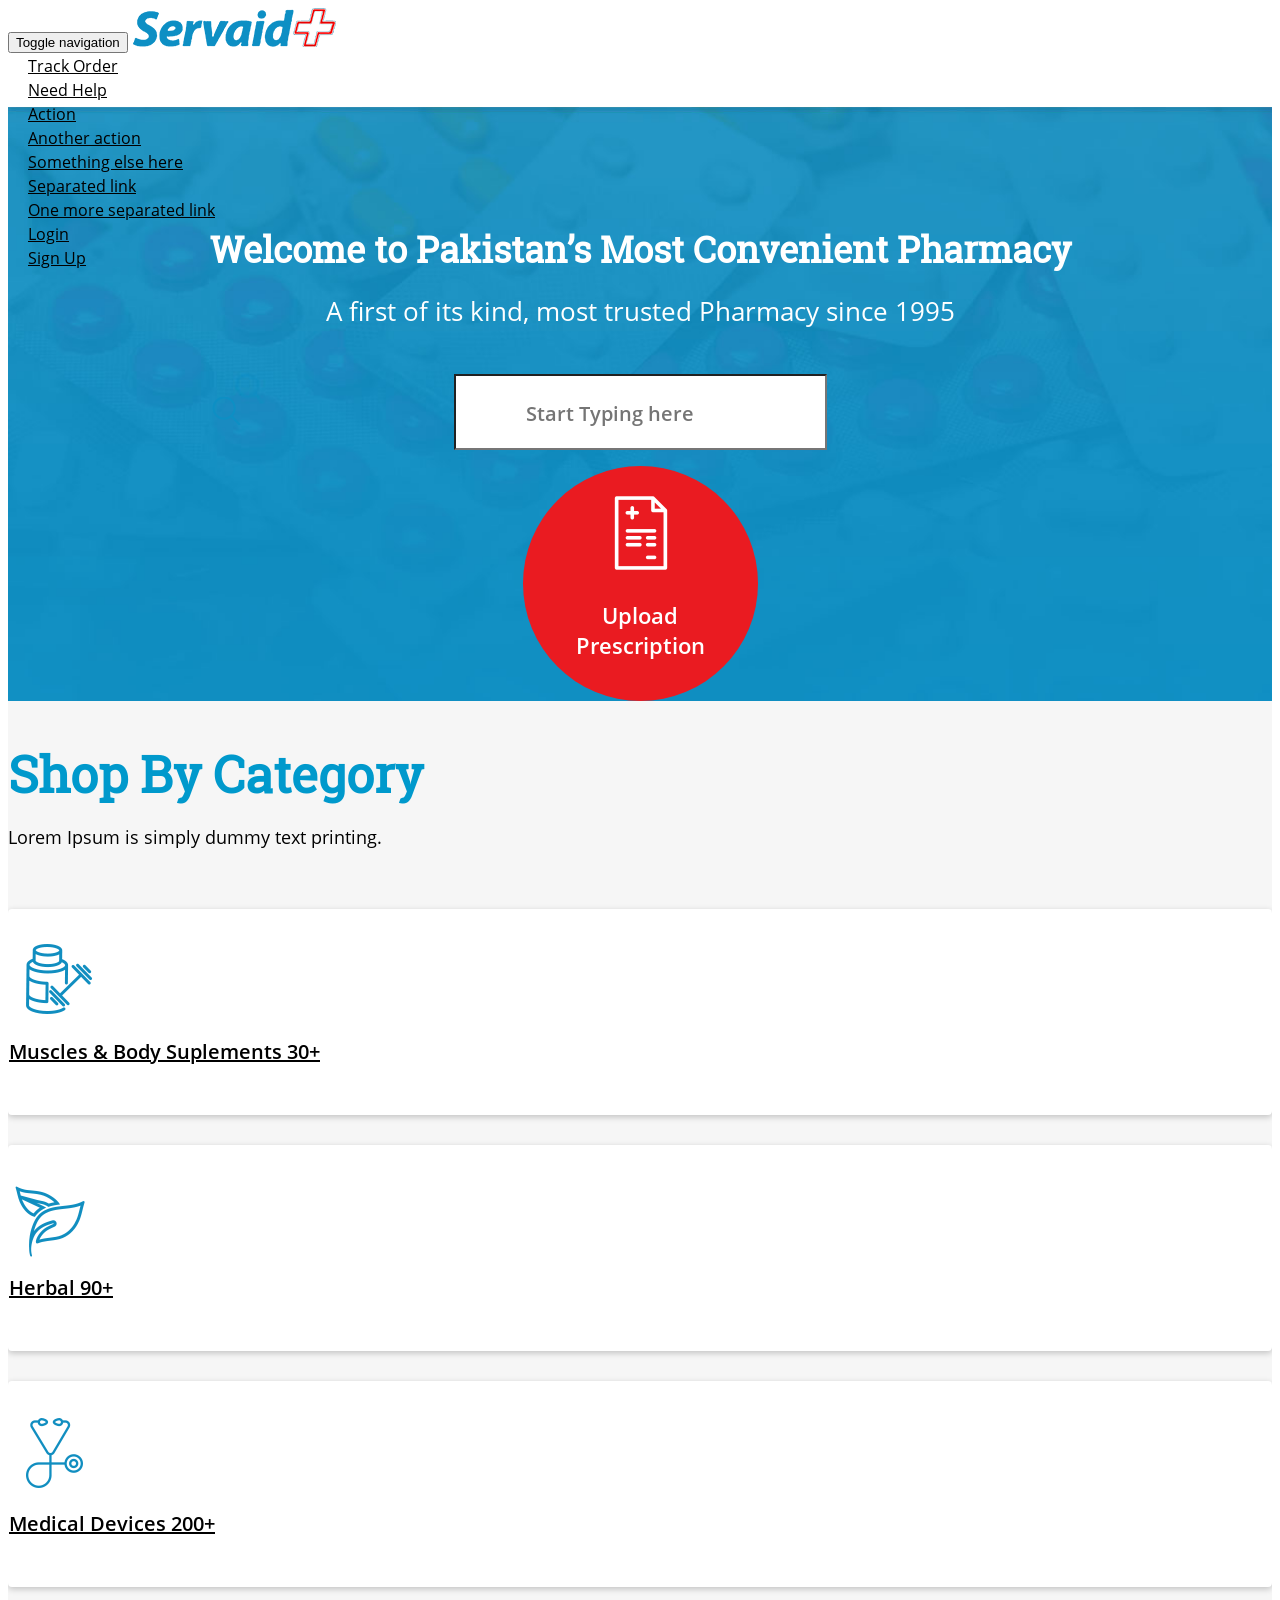
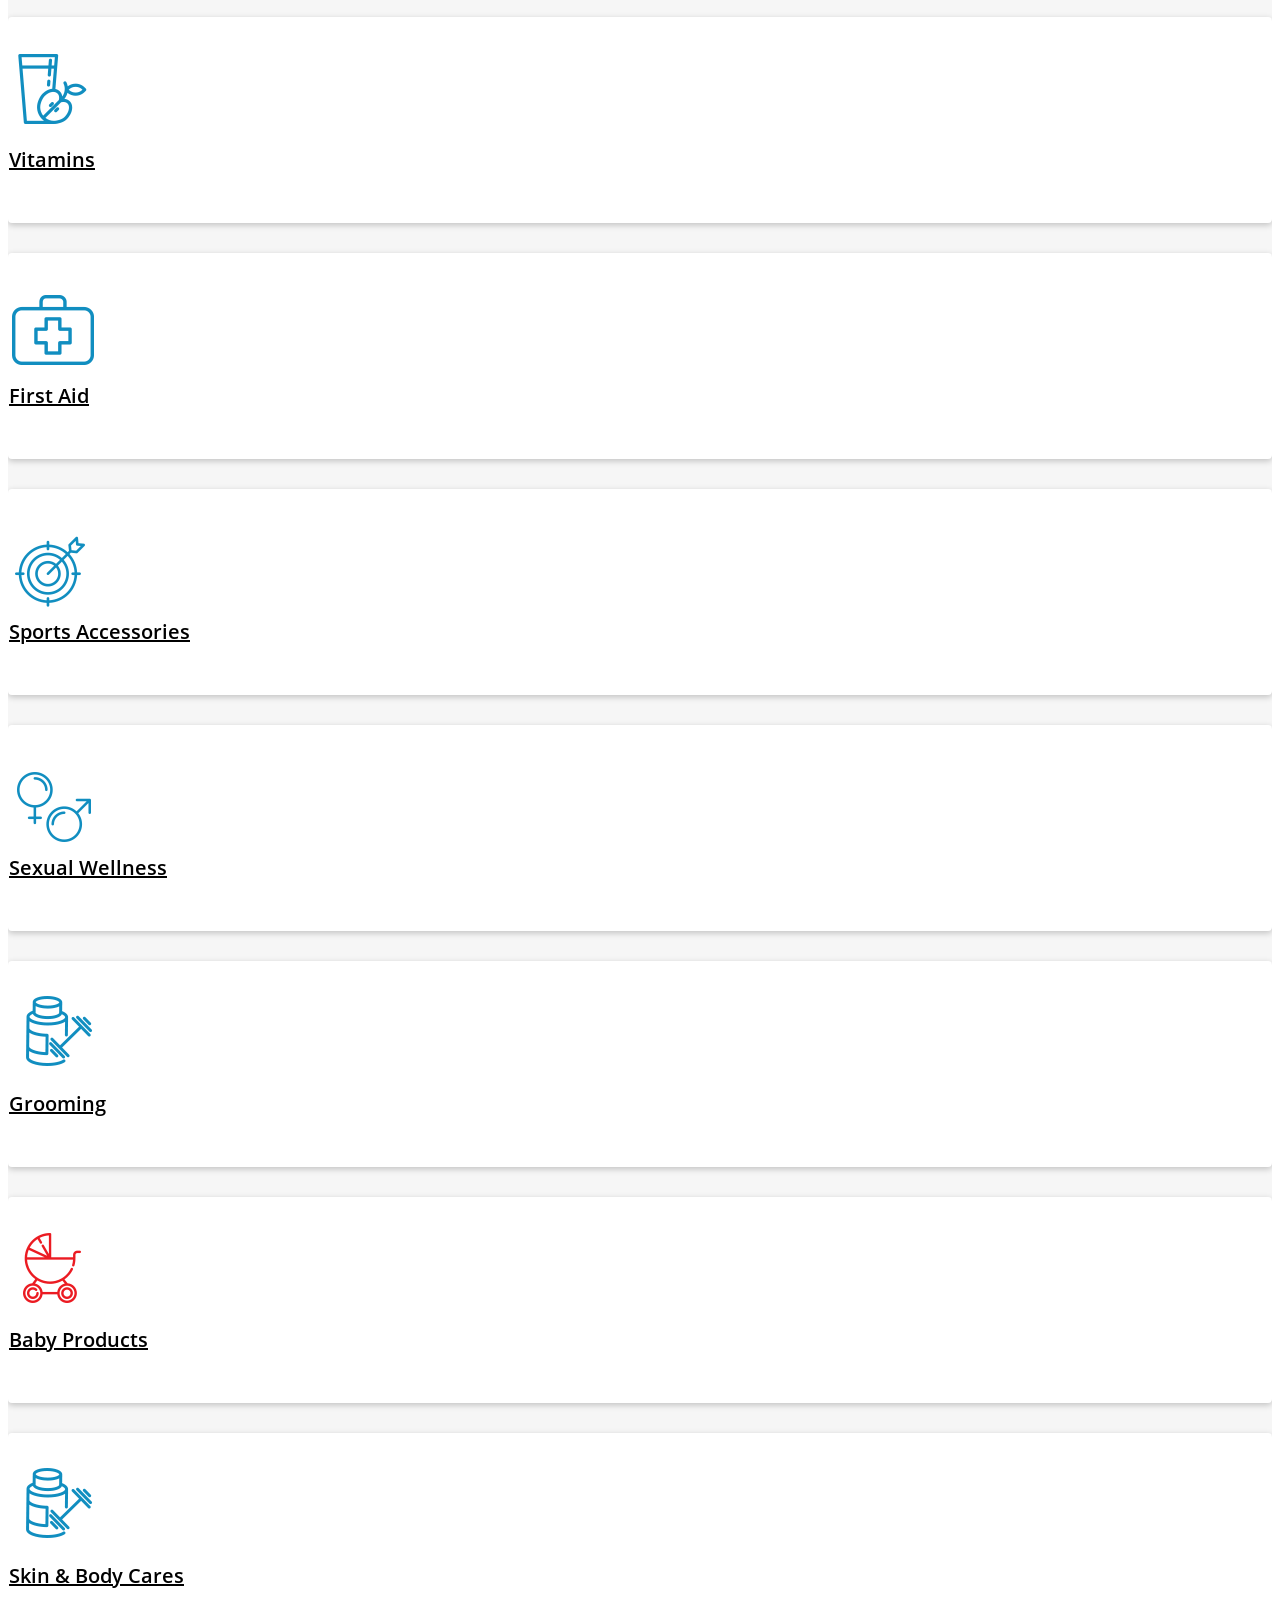
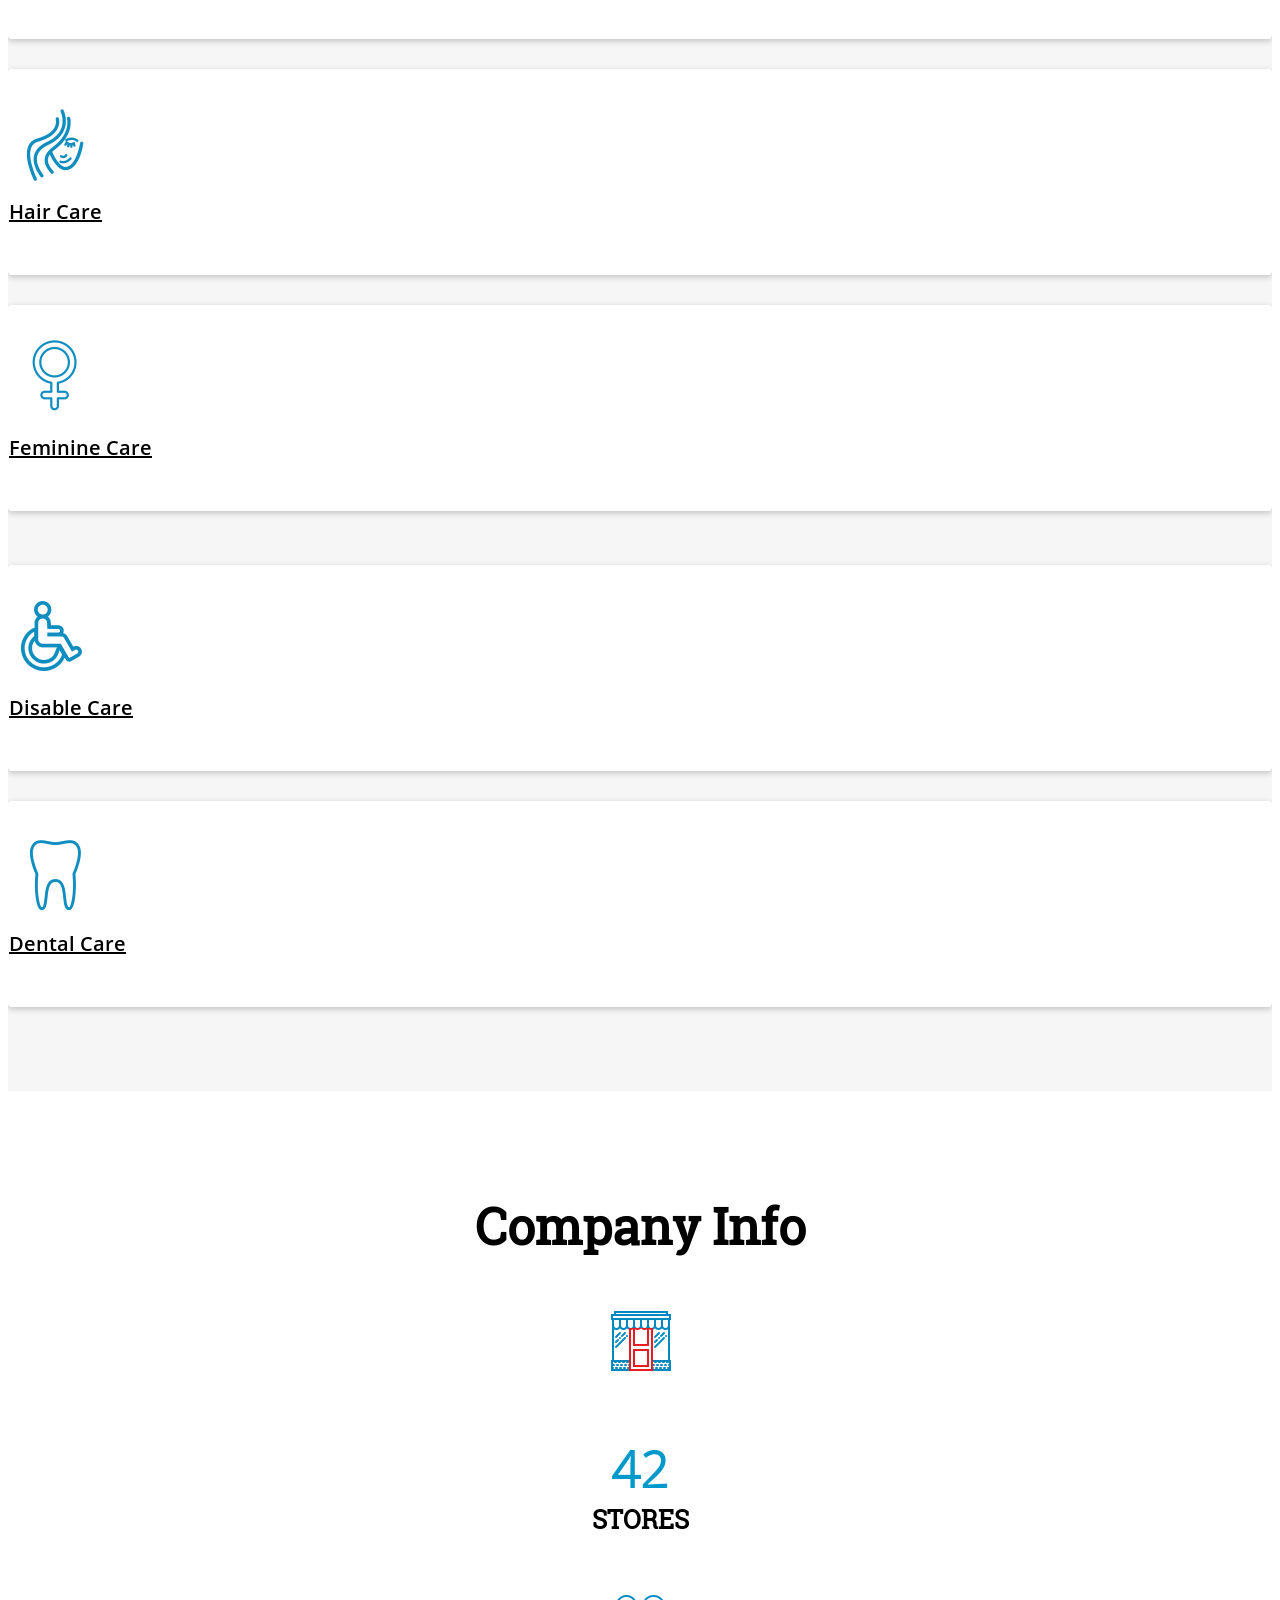
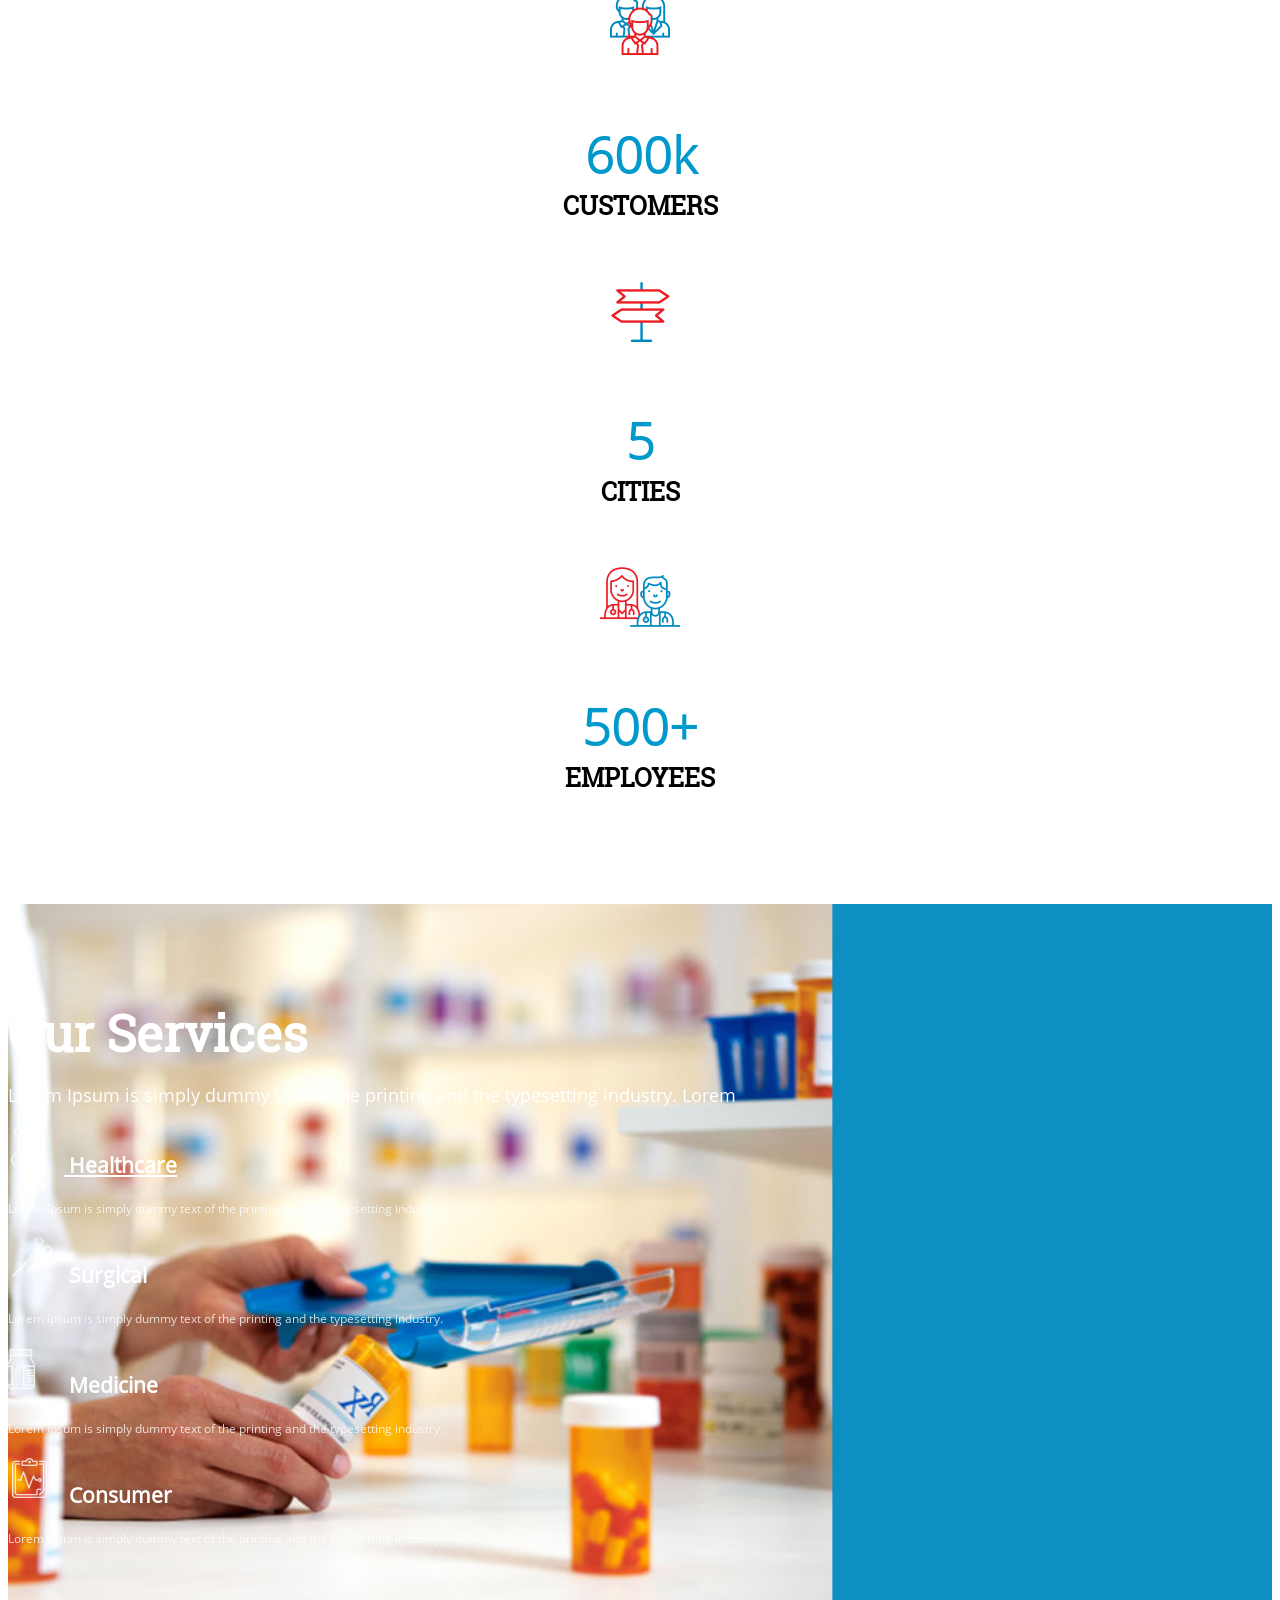
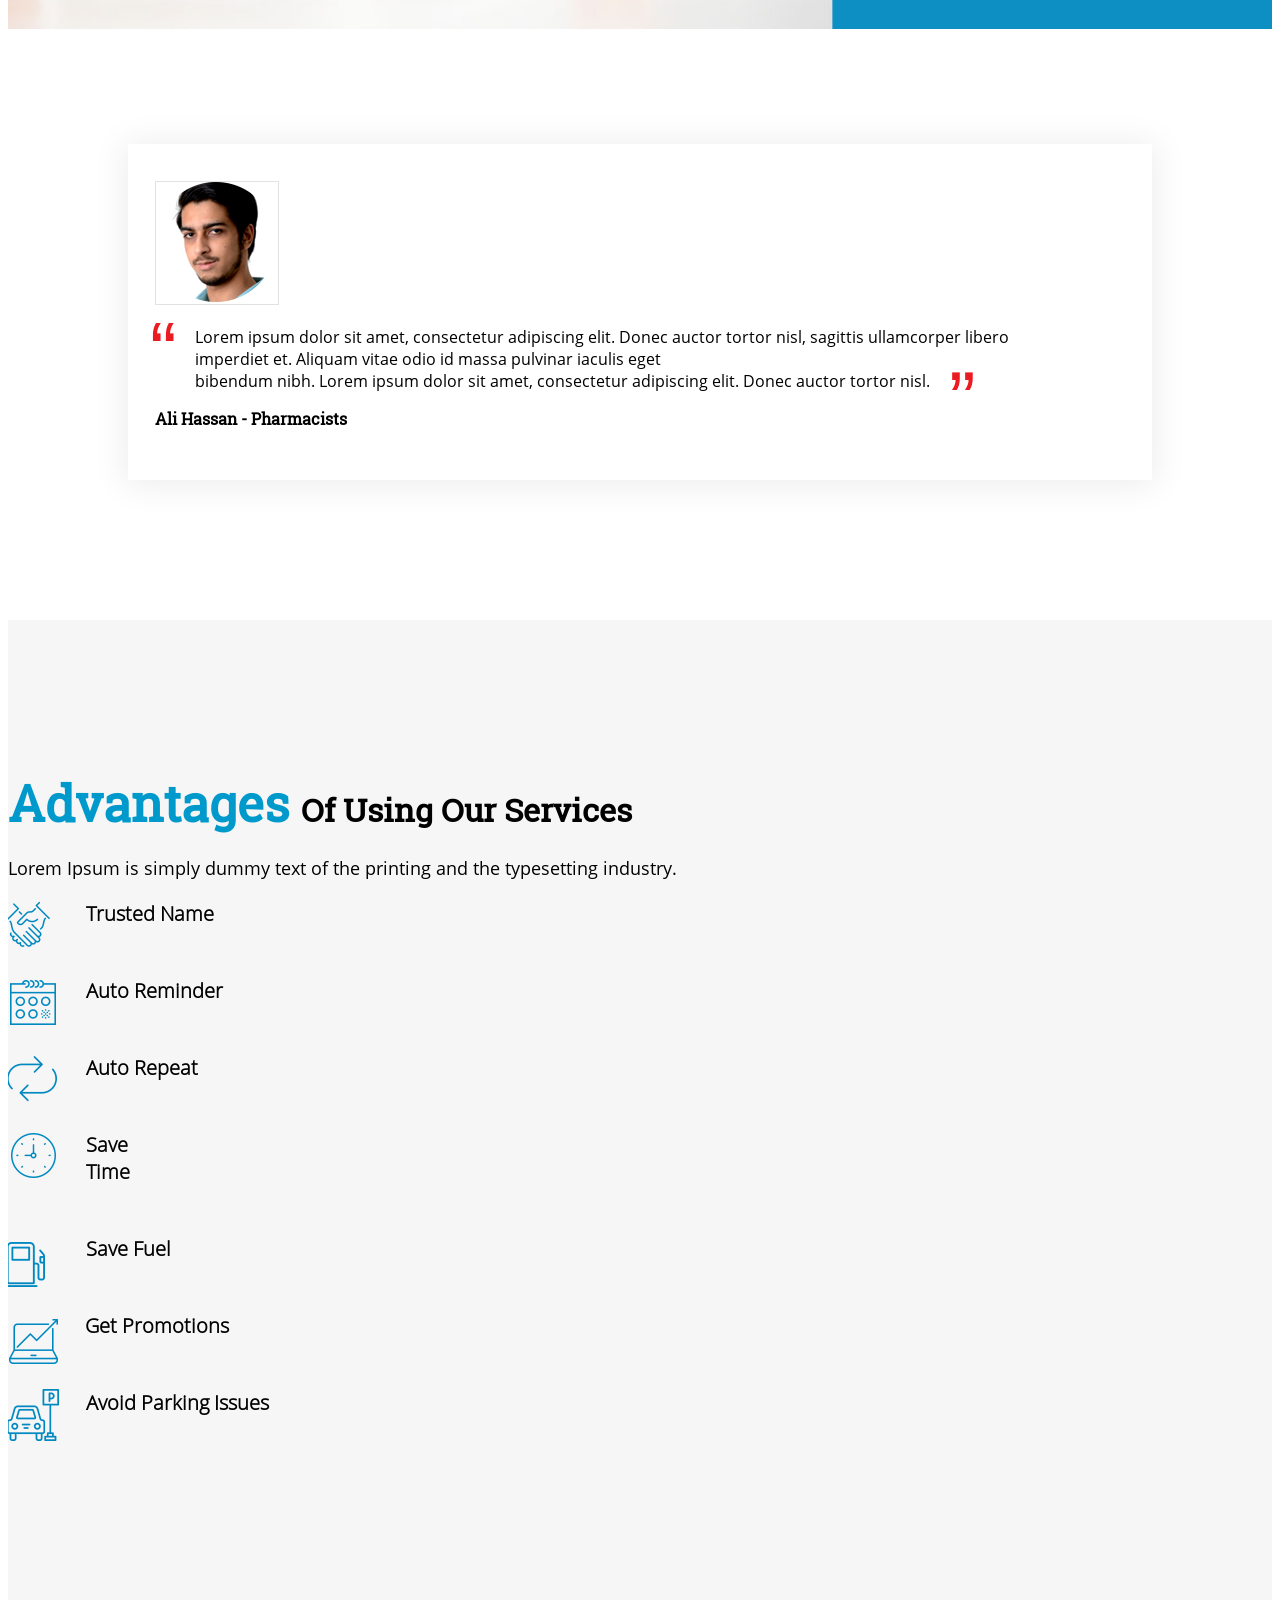
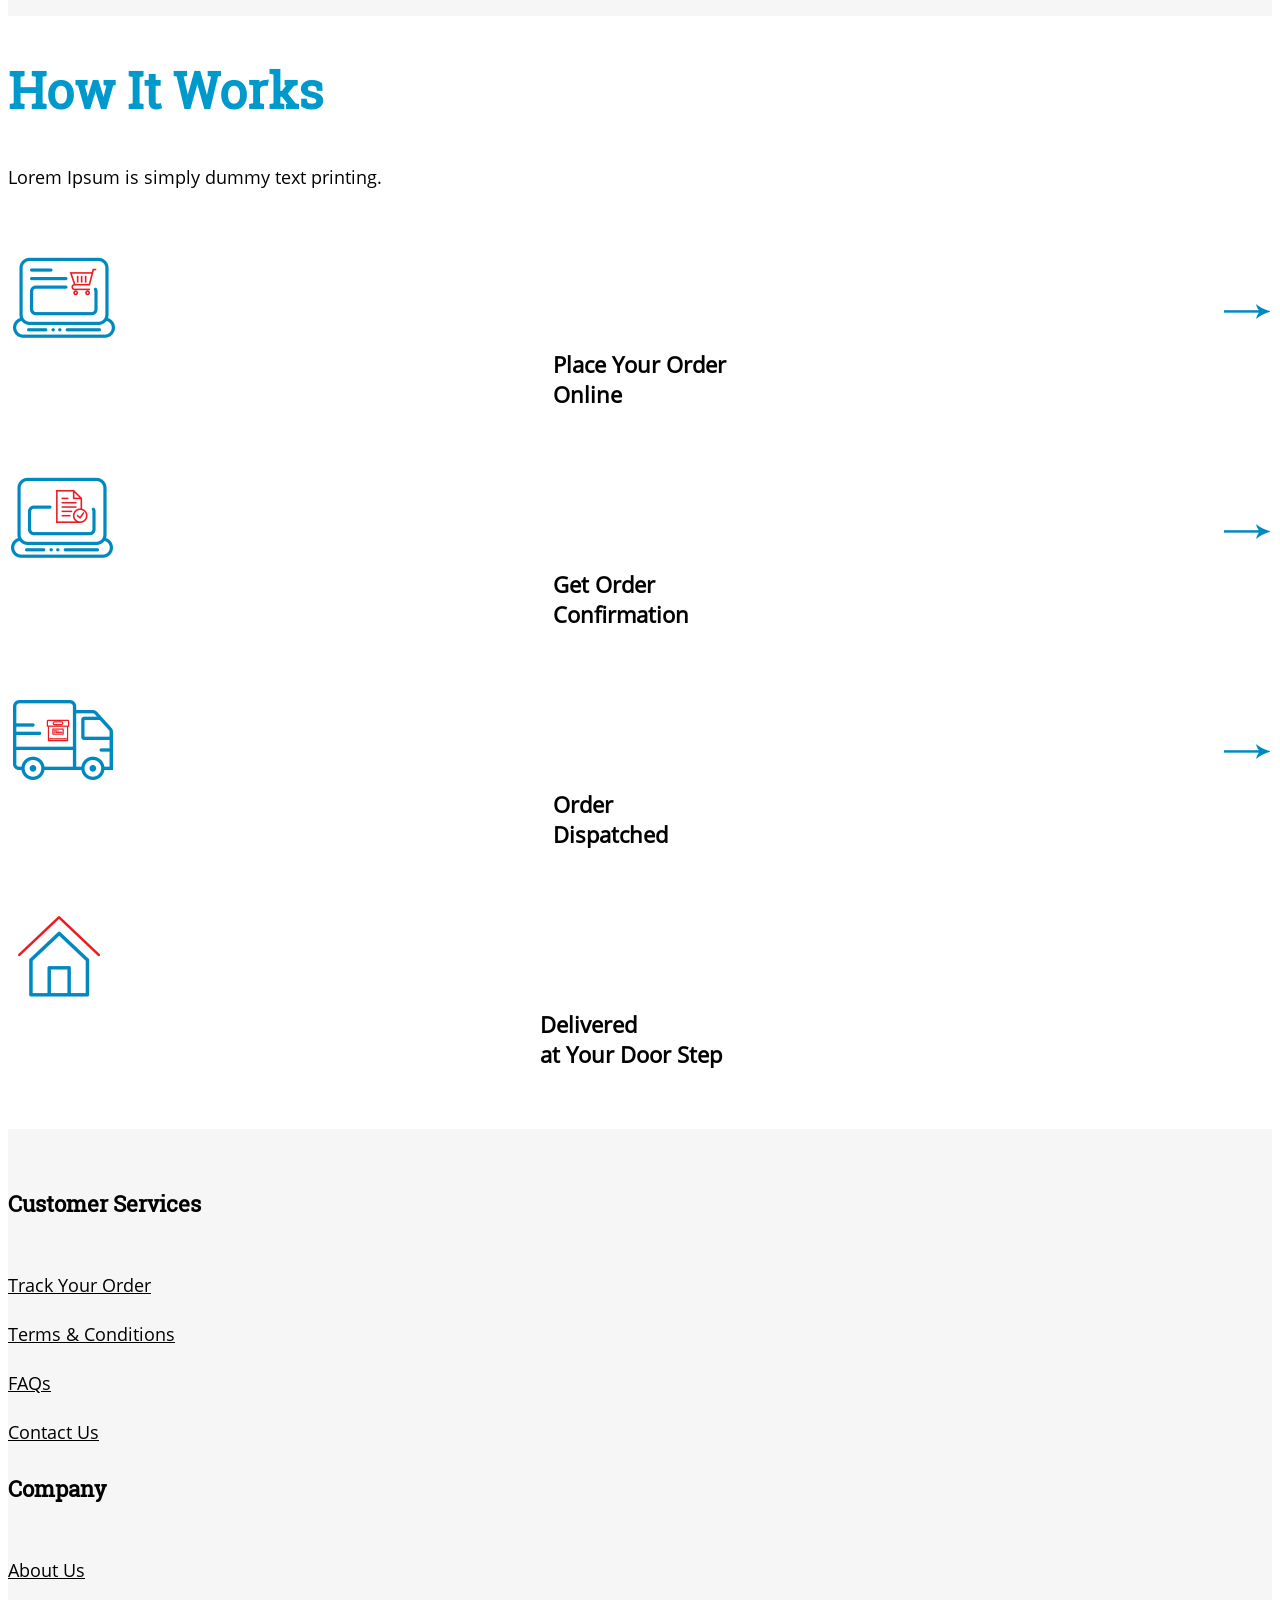
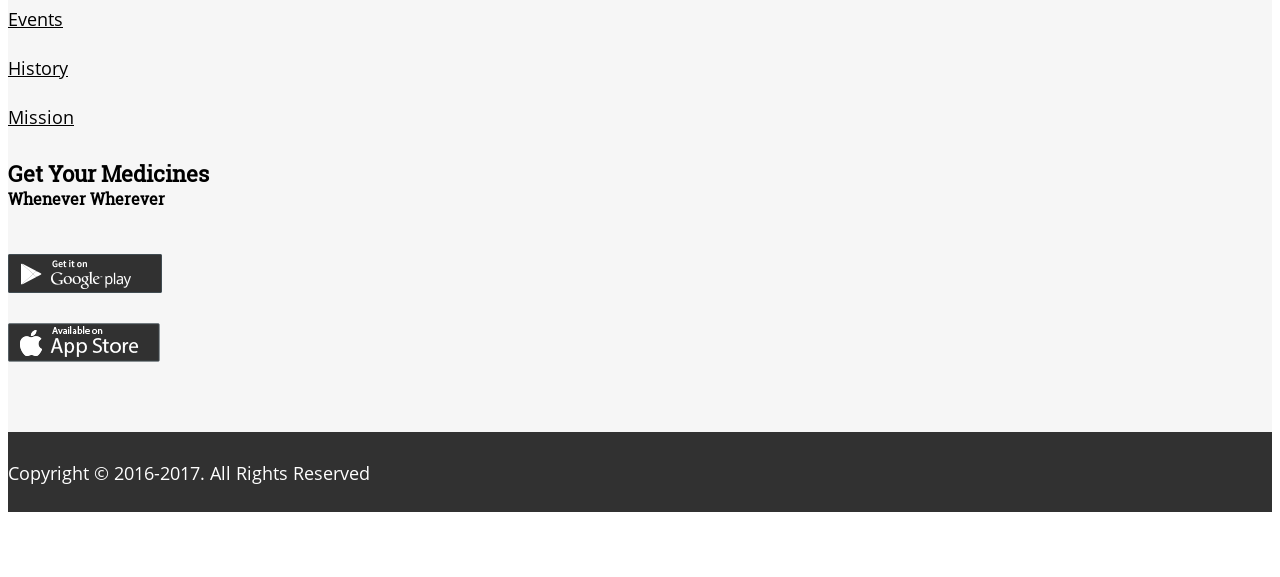
==== index.html @ 8c944461 "add all" ====
<!DOCTYPE html>
<html lang="en">
<head>
<meta charset="utf-8">
<meta http-equiv="X-UA-Compatible" content="IE=edge">
<meta name="viewport" content="width=device-width, initial-scale=1">
<title>Servaid | Home</title>
<!-- Bootstrap -->
<link href="assets/css/bootstrap.min.css" rel="stylesheet">
<!-- Font Awesome -->
<link rel="stylesheet" href="assets/plugins/font-awesome/css/font-awesome.min.css">
<!-- Theme Styles -->
<link rel="stylesheet" href="assets/css/styles.css">
<!-- HTML5 shim and Respond.js for IE8 support of HTML5 elements and media queries -->
<!-- WARNING: Respond.js doesn't work if you view the page via file:// -->
<!--[if lt IE 9]>
<script src="https://oss.maxcdn.com/html5shiv/3.7.3/html5shiv.min.js"></script>
<script src="https://oss.maxcdn.com/respond/1.4.2/respond.min.js"></script>
<![endif]-->
</head>
<body>
<nav class="navbar navbar-default bg-white">
<div class="container">
<!-- Brand and toggle get grouped for better mobile display -->
<div class="navbar-header">
	<button type="button" class="navbar-toggle collapsed" data-toggle="collapse" data-target="#bs-example-navbar-collapse-1" aria-expanded="false">
	<span class="sr-only">Toggle navigation</span>
	<span class="icon-bar"></span>
	<span class="icon-bar"></span>
	<span class="icon-bar"></span>
	</button>
	<a class="navbar-brand" href="index.html"><img src="assets/images/logo.png" alt="logo" class="img-responsive"></a>
</div>
<!-- Collect the nav links, forms, and other content for toggling -->
<div class="collapse navbar-collapse" id="bs-example-navbar-collapse-1">
	<ul class="nav navbar-nav navbar-right">
		<li><a href="JavaScript:;">Track Order</a></li>
		<li class="dropdown">
			<a href="#" class="dropdown-toggle" data-toggle="dropdown" role="button" aria-haspopup="true" aria-expanded="false">Need Help <span class="caret"></span></a>
			<ul class="dropdown-menu">
				<li><a href="JavaScript:;">Action</a></li>
				<li><a href="JavaScript:;">Another action</a></li>
				<li><a href="JavaScript:;">Something else here</a></li>
				<li role="separator" class="divider"></li>
				<li><a href="JavaScript:;">Separated link</a></li>
				<li role="separator" class="divider"></li>
				<li><a href="JavaScript:;">One more separated link</a></li>
			</ul>
		</li>
		<li><a href="JavaScript:;">Login</a></li>
		<li><a href="JavaScript:;">Sign Up</a></li>
	</ul>
	</div><!-- /.navbar-collapse -->
	</div><!-- /.container-fluid -->
</nav>
<header class="header ">
	<h1 class="header_title text-center">Welcome to Pakistan’s Most Convenient Pharmacy</h1>
	<p class="header_desc text-center">A first of its kind, most trusted Pharmacy since 1995</p>
	<div class="container">
		<form action="index.html" method="POST" class="searchForm">
			<div class="searchForm_div">
				<input type="text" class="form-control searchBar" placeholder="Start Typing here">
				<button type="submit" class="searchForm_btn"><img src="assets/images/search.png" alt="Search Image" class="img-responsive btn_img"></button>
			</div>
		</form>
		<div class="upDis">
			<img src="assets/images/ico_pre.png" alt="prescription" class="img-responsive">
			<span class="upDis_des">Upload Prescription</span>
		</div>
	</div>
</header>
<section class="text-center bg-grey secCat">
	<h2 class="text-blue secCat_h">Shop By Category</h2>
	<p class="secCat_p">Lorem Ipsum is simply dummy text printing.</p>
	<div class="container secCat_all">
		<div class="row">
			<div class="col-sm-3 ">
				<article class="sec_article">
					<a href="JavaScript:;" class="sec_article_a">
						<img src="assets/images/ico_mus.png" alt="Muscles" class="img-responsive">
						<h3 class="sec_article_h">Muscles &amp; Body Suplements 30+</h3>
					</a>
				</article>
			</div>
			<div class="col-sm-3 ">
				<article class="sec_article">
					<a href="JavaScript:;" class="sec_article_a">
						<img src="assets/images/ico_herbel.png" alt="Herbal" class="img-responsive">
						<h3 class="sec_article_h">Herbal 90+</h3>
					</a>
				</article>
			</div>
			<div class="col-sm-3 ">
				<article class="sec_article">
					<a href="JavaScript:;" class="sec_article_a">
						<img src="assets/images/ico_device.png" alt="Medical Devices" class="img-responsive">
						<h3 class="sec_article_h">Medical Devices 200+</h3>
					</a>
				</article>
			</div>
			<div class="col-sm-3 ">
				<article class="sec_article">
					<a href="JavaScript:;" class="sec_article_a">
						<img src="assets/images/ico_vitamins.png" alt="Vitamins" class="img-responsive">
						<h3 class="sec_article_h">Vitamins</h3>
					</a>
				</article>
			</div>
		</div>
		<div class="row">
			<div class="col-sm-3 ">
				<article class="sec_article">
					<a href="JavaScript:;" class="sec_article_a">
						<img src="assets/images/ico_first.png" alt="First Aid" class="img-responsive">
						<h3 class="sec_article_h">First Aid</h3>
					</a>
				</article>
			</div>
			<div class="col-sm-3 ">
				<article class="sec_article">
					<a href="JavaScript:;" class="sec_article_a">
						<img src="assets/images/ico_support.png" alt="Sports" class="img-responsive">
						<h3 class="sec_article_h">Sports Accessories</h3>
					</a>
				</article>
			</div>
			<div class="col-sm-3 ">
				<article class="sec_article">
					<a href="JavaScript:;" class="sec_article_a">
						<img src="assets/images/ico_well.png" alt="Wellness" class="img-responsive">
						<h3 class="sec_article_h">Sexual Wellness</h3>
					</a>
				</article>
			</div>
			<div class="col-sm-3 ">
				<article class="sec_article">
					<a href="JavaScript:;" class="sec_article_a">
						<img src="assets/images/ico_mus.png" alt="Grooming" class="img-responsive">
						<h3 class="sec_article_h">Grooming</h3>
					</a>
				</article>
			</div>
		</div>
		<div class="row">
			<div class="col-sm-3 ">
				<article class="sec_article">
					<a href="JavaScript:;" class="sec_article_a">
						<img src="assets/images/ico_bab.png" alt="Baby Products" class="img-responsive">
						<h3 class="sec_article_h">Baby Products</h3>
					</a>
				</article>
			</div>
			<div class="col-sm-3 ">
				<article class="sec_article">
					<a href="JavaScript:;" class="sec_article_a">
						<img src="assets/images/ico_mus.png" alt="Skin Cares" class="img-responsive">
						<h3 class="sec_article_h">Skin &amp; Body Cares</h3>
					</a>
				</article>
			</div>
			<div class="col-sm-3 ">
				<article class="sec_article">
					<a href="JavaScript:;" class="sec_article_a">
						<img src="assets/images/ico_hair.png" alt="Hair Care" class="img-responsive">
						<h3 class="sec_article_h">Hair Care</h3>
					</a>
				</article>
			</div>
			<div class="col-sm-3 ">
				<article class="sec_article">
					<a href="JavaScript:;" class="sec_article_a">
						<img src="assets/images/ico_fam.png" alt="Feminine Care" class="img-responsive">
						<h3 class="sec_article_h">Feminine Care</h3>
					</a>
				</article>
			</div>
		</div>
		<div class="row">
			<div class="col-sm-3">
				&nbsp;
			</div>
			<div class="col-sm-3 ">
				<article class="sec_article">
					<a href="JavaScript:;" class="sec_article_a">
						<img src="assets/images/ico_dis.png" alt="Muscles">
						<h3 class="sec_article_h">Disable Care</h3>
					</a>
				</article>
			</div>
			<div class="col-sm-3 ">
				<article class="sec_article">
					<a href="JavaScript:;" class="sec_article_a">
						<img src="assets/images/ico_den.png" alt="Muscles">
						<h3 class="sec_article_h">Dental Care</h3>
					</a>
				</article>
			</div>
			<div class="col-sm-3">
				&nbsp;
			</div>
		</div>
	</div>
</section>
<section class="company">
	<h2 class="hidden">Company Info</h2>
	<div class="container">
		<article class="col-sm-3 company_info">
			<img src="assets/images/ico_stories.png" class="img-responsive" alt="STORES">
			<h3 class="h2 company_info_h">42 <small class="text-upper">STORES </small></h3>
		</article>
		<article class="col-sm-3 company_info">
			<img src="assets/images/ico_cust.png" class="img-responsive" alt="CUSTOMERS">
			<h3 class="h2 company_info_h">600k <small class="text-upper">CUSTOMERS </small></h3>
		</article>
		<article class="col-sm-3 company_info">
			<img src="assets/images/ico_cities.png" class="img-responsive" alt="CITIES">
			<h3 class="h2 company_info_h">5 <small class="text-upper">CITIES </small></h3>
		</article>
		<article class="col-sm-3 company_info">
			<img src="assets/images/ico_emp.png" class="img-responsive" alt="EMPLOYEES">
			<h3 class="h2 company_info_h">500+ <small class="text-upper">EMPLOYEES </small></h3>
		</article>
	</div>
</section>
<div class="ourSer">
	<div class="container">
		<div class="col-sm-7"> &nbsp; </div>
		<div class="col-sm-5">
			<section>
				<h2 class="ourSer_h">
				Our Services
				</h2>
				<p>
					Lorem Ipsum is simply dummy text of the printing and the typesetting industry. Lorem
				</p>
				<div class="row">
					<article class="col-sm-6">
						<h3 class="ourSer_h3">
						<a href="JavaScript:;">
							<img src="assets/images/ico_health.png" class="img-responsive ourSer_img" alt="Healthcare"> Healthcare
						</a>
						</h3>
						<p class="ourSer_p">
							Lorem Ipsum is simply dummy text of the printing and the typesetting industry.
						</p>
					</article>
					<article class="col-sm-6">
						<h3 class="ourSer_h3">
						<img src="assets/images/ico_sur.png" class="img-responsive ourSer_img" alt="Surgical">
						Surgical
						</h3>
						<p class="ourSer_p">
							Lorem Ipsum is simply dummy text of the printing and the typesetting industry.
						</p>
					</article>
				</div>
				<div class="row">
					<article class="col-sm-6">
						<h3 class="ourSer_h3">
						<img src="assets/images/ico_med.png" class="img-responsive ourSer_img" alt="Medicine">
						Medicine
						</h3>
						<p class="ourSer_p">
							Lorem Ipsum is simply dummy text of the printing and the typesetting industry.
						</p>
					</article>
					<article class="col-sm-6">
						<h3 class="ourSer_h3">
						<img src="assets/images/ico_con.png" class="img-responsive ourSer_img" alt="Consumer">
						Consumer
						</h3>
						<p class="ourSer_p">
							Lorem Ipsum is simply dummy text of the printing and the typesetting industry.
						</p>
					</article>
				</div>
			</section>
		</div>
		<div class="clearfix"></div>
	</div>
</div>
<div class="container">
	<div class="row testimonial">
		<div class="col-sm-3">
			<img src="assets/images/men.png" class="img-circle img-responsive img-testimonial" alt="Ali">
		</div>
		<div class="col-sm-9">
			<blockquote class="testimonial_block">
				Lorem ipsum dolor sit amet, consectetur adipiscing elit. Donec auctor tortor nisl, sagittis ullamcorper libero imperdiet et. Aliquam vitae odio id massa pulvinar iaculis eget <br> bibendum nibh. Lorem ipsum dolor sit amet, consectetur adipiscing elit. Donec auctor tortor nisl.
			</blockquote>
			<h2 class="testimonial_h">Ali Hassan - Pharmacists</h2>
			
		</div>
	</div>
</div>
<div class="Adv bg-grey">
	<div class="container">
		<article class="adv_article col-sm-4">
			<h2 class="adv_h">Advantages <small class="adv_sm">of using our Services </small></h2>
			<p class="adv_p">Lorem Ipsum is simply dummy text of the printing and the typesetting industry. </p>
		</article>
		<article class="col-sm-8">
			<div class="row">
				<div class="col-sm-3">
					<h3 class="adv_h5"><img src="assets/images/ico_trust.png" class="img-responsive adv_h5_img" alt="Trusted Name"> Trusted Name</h3>
				</div>
				<div class="col-sm-3">
					<h3 class="adv_h5"><img src="assets/images/ico_reminder.png" class="img-responsive adv_h5_img" alt="Auto Reminder"> Auto Reminder</h3>
				</div>
				<div class="col-sm-3">
					<h3 class="adv_h5"><img src="assets/images/ico_auto.png" class="img-responsive adv_h5_img" alt="Auto Repeat">Auto Repeat </h3>
				</div>
				<div class="col-sm-3">
					<h3 class="adv_h5"><img src="assets/images/ico_save.png" class="img-responsive adv_h5_img" alt="Save Time"> Save <br> Time</h3>
				</div>
			</div>
			<div class="row">
				<div class="col-sm-3">
					<h3 class="text-capitalize adv_h5"><img src="assets/images/ico_fuel.png" class="img-responsive adv_h5_img " alt="Save Fuel"> Save Fuel</h3>
				</div>
				<div class="col-sm-3">
					<h3 class="text-capitalize adv_h5"><img src="assets/images/ico_promotion.png" class="img-responsive adv_h5_img " alt="Get Promotions"> Get Promotions</h3>
				</div>
				<div class="col-sm-3">
					<h3 class="text-capitalize adv_h5"><img src="assets/images/ico_park.png" class="img-responsive adv_h5_img " alt="Avoid Parking Issues"> Avoid Parking Issues</h3>
				</div>
			</div>
		</article>
	</div>
</div>
<section class="hiw text-center">
	<h2 class="text-blue hiw_h">How it Works </h2>
	<p class="hiw_p">Lorem Ipsum is simply dummy text printing.</p>
	<div class="container">
		<div class="row">
			<article class="col-sm-3 hiw_article">
				<img src="assets/images/ico_order.png" class="img-responsive hiw_article_img" alt="Place Your Order Online">
				<h3 class="text-capitalize hiw_article_h">Place Your Order Online</h3>
			</article>
			<article class="col-sm-3 hiw_article">
				<img src="assets/images/ico_confirm.png" class="img-responsive hiw_article_img" alt="Get Order Confirmation">
				<h3 class="text-capitalize hiw_article_h">Get Order Confirmation</h3>
			</article>
			<article class="col-sm-3 hiw_article">
				<img src="assets/images/ico_despatch.png" class="img-responsive hiw_article_img" alt="Order Dispatched">
				<h3 class="text-capitalize hiw_article_h">Order Dispatched</h3>
			</article>
			<article class="col-sm-3 hiw_article">
				<img src="assets/images/ico_home.png" class="img-responsive hiw_article_img" alt="Delivered at Your Door Step">
				<h3 class="text-capitalize hiw_article_h">Delivered <br> at Your Door Step</h3>
			</article>
		</div>
	</div>
</section>
<footer class="footer bg-grey">
	<div class="container">
		<div class="row footer_main">
			<div class="col-sm-4">
				<h3 class="text-capitalize footer_h">Customer Services</h3>
				<ul class="footer_ul">
					<li><a href="JavaScript:;">Track Your Order</a></li>
					<li><a href="JavaScript:;">Terms &amp; Conditions</a></li>
					<li><a href="JavaScript:;">FAQs</a></li>
					<li><a href="JavaScript:;">Contact Us</a></li>
				</ul>
			</div>
			<div class="col-sm-4">
				<h3 class="text-capitalize footer_h">Company</h3>
				<ul class="footer_ul">
					<li><a href="JavaScript:;">About Us</a></li>
					<li><a href="JavaScript:;">Events</a></li>
					<li><a href="JavaScript:;">History</a></li>
					<li><a href="JavaScript:;">Mission</a></li>
				</ul>
			</div>
			<div class="col-sm-4">
				<h3 class="text-capitalize footer_h">Get Your Medicines <small>Whenever Wherever</small></h3>
				<ul class="footer_ul">
					<li><a href="JavaScript:;" class="ico_btnz"><img src="assets/images/button_google.png" class="img-responsive" alt="Google Play"></a></li>
					<li><a href="JavaScript:;" class="ico_btnz"><img src="assets/images/button_apple.png" class="img-responsive" alt="App Store"></a></li>
				</ul>
			</div>
		</div>
	</div>
	<div class=" footer_bottom">
		<div class="container">
			<div class="row">
				<div class="col-sm-6">
					<p class="footer_bottom_p">Copyright © 2016-2017. All Rights Reserved</p>
				</div>
				<div class="col-sm-6">
					<ul class="footer_btm_ul">
						<li class="footer_btm_ul_li">
							<a href="JavaScript:;" class="footer_btm_ul_li_a"><i class="fa fa-facebook"></i></a>
						</li>
						<li class="footer_btm_ul_li">
							<a href="JavaScript:;" class="footer_btm_ul_li_a"><i class="fa fa-twiter"></i></a>
						</li>
						<li class="footer_btm_ul_li">
							<a href="JavaScript:;" class="footer_btm_ul_li_a"><i class="fa fa-google"></i></a>
						</li>
					</ul>
				</div>
			</div>
		</div>
	</div>
</footer>
<!-- jQuery (necessary for Bootstrap's JavaScript plugins) -->
<script src="https://ajax.googleapis.com/ajax/libs/jquery/1.12.4/jquery.min.js"></script>
<!-- Include all compiled plugins (below), or include individual files as needed -->
<script src="assets/js/bootstrap.min.js"></script>
</body>
</html>
---- assets/css/styles.css ----
/* Includ Fonts */
@font-face {
    font-family: 'OpenSans';
    src: url("../fonts/Open_Sans/OpenSans-Regular.ttf") format('truetype');
}

@font-face {
    font-family: 'OpenSans sb';
    src: url("../fonts/Open_Sans/OpenSans-SemiBold.ttf") format('truetype');
}

@font-face {
    font-family: 'Open Sans Light';
    src: url("../fonts/Open_Sans/OpenSans-Light.ttf") format('truetype');
}

@font-face {
    font-family: 'Roboto Slab Regular';
    src: url("../fonts/Roboto_Slab/RobotoSlab-Regular.ttf") format('truetype');
}

@font-face {
    font-family: 'Roboto Slab Regular';
    src: url("../fonts/Roboto_Slab/RobotoSlab-Regular.ttf") format('truetype');
}








/* best resets according to PSD */

body {
    background: white;
    font-family: 'OpenSans';
    font-size: 18px;
}

h2, .h2 {
    font-size: 50px;
    font-family: "Roboto Slab Regular";
    text-transform: capitalize;
}

img {
    max-width: 100%;
}

ul {
    margin: 0;
    padding: 0;
    list-style-type: none;
}
small {
    display: block;
}

a {
    color: inherit;
}

blockquote {
    border: 0;
    font-size: inherit;
    padding: 0px;
}

blockquote:before,blockquote:after {
    content: '”';
    font-size: 80px;
    line-height: 0.2;
    color: #eb1b22;
    font-family: arial;
    height: 0px;
    display: inline-block;
    vertical-align: text-bottom;
}

blockquote:before {
    content: '“';
    position: absolute;
    left: -45px;
    top: 17px;
}

blockquote:after {
    margin-left: 15px;
}












/* Layouts */
.secCat {
    overflow: hidden;
    padding: 30px 0px;
}

.navbar {
    height: 98px;
    font-size: 18px;
    margin-bottom: 0;
    border: 0;
}

.header {
    background-image: url(../images/banner.jpg);
    background-size: cover;
    background-repeat: no-repeat;
    color: white;
    text-align: center;
    height: 595px;
    overflow: hidden;
}

.upDis {
    max-width: 235px;
    height: 235px;
    margin: auto;
    background: #ea1b21;
    border-radius: 50%;
    font-size: 22px;
    font-family: "OpenSans sb";
    overflow: hidden;
    margin-top: 16px;
}
.sec_article {
    background: #fff;
    box-shadow: 0px 2px 6px 0px #00000038;
    border: 1px solid transparent;
    border-radius: 4px;
    min-height: 200px;
    font-size: 20px;
    font-family: "OpenSans sb";
    margin-bottom: 30px;
}

.testimonial {
    max-width: 970px;
    min-height: 210px;
    margin: auto;
    margin-top: 115px;
    margin-bottom: 140px;
    box-shadow: 0px 2px 32px 4px #00000012;
    padding: 37px 27px;
    font-size: 16px;
}
/* Navigation bar*/


.navbar-nav li>a {
    padding: 39px 20px;
}
.navbar-default .navbar-nav>li>a {
    color: black;
}

.navbar-brand {
    padding: 29px 0;
    height: initial;
}

.navbar a {
    font-size: 16px;
}


.navbar-nav li:last-child>a {
    padding-right: 0;
}

/* Header */
.header_title {
    font-size: 36px;
    margin-top: 125px;
    line-height: 1;
    margin-bottom: 20px;
    font-family: "Roboto Slab Regular";
}


/* Header Search */

.searchForm {
    position: relative;
    max-width: 901px;
    margin: auto;
}

.header_desc {
    font-size: 26px;
    margin-bottom: 45px;
}

.searchBar {
    border-radius: 0;
    max-width: 901px;
    margin: auto;
    height: 70px;
    padding-left: 70px;
    font-size: 22px;
    font-family: OpenSans sb;
}
.searchBar::placeholder {
    font-size: 20px;
}
.searchForm_btn {
    position: absolute;
    left: 0;
    top: 0;
    bottom: 0;
    background: none;
    border: 0;
    width: 100%;
    max-width: 70px;
    padding: 0;
    text-align: center;
}

.btn_img {
    display: inline-block;
}

.upDis img {
    display: block;
    margin: auto;
    margin-bottom: 30px;
    margin-top: 30px;
}

.upDis_des {
    max-width: 166px;
    display: inline-block;
}

/* Footer */
.footer_main {
    overflow: hidden;
    padding: 30px 0;
}

.footer_h {
    margin-top: 30px;
    margin-bottom: 55px;
    font-family: roboto slab regular;
    font-size: 22px;
}

.footer_ul {
    margin-bottom: 30px;
}

.footer_h small {
    display: block;
    font-size: 16px;
    color: inherit;
}

.footer_main .ico_btnz {
    margin-bottom: 35px;
    display: block;
    margin-top: -10px;
}

.footer_main a {
    color: inherit;
    margin-bottom: 25px;
    display: block;
}

.footer_bottom {
    background: #313131;
    height: 80px;
    color: #fff;
}

.footer_btm_ul>li {
    float: right;
    margin-left: 25px;
}

.footer_btm_ul>li a {
    width: 45px;
    height: 45px;
    border: 1px solid #fff;
    border-radius: 50%;
    display: block;
}

.footer_btm_ul {
    margin-top: 21px;
    overflow: hidden;
}

.footer_bottom_p {
    padding: 0;
    margin: 0;
    line-height: 4;
    padding-top: 5px;
}

/* Category Section */
.sec_article_a {
    display: block;
    padding-top: 32px;
    padding-bottom: 32px;
}
.sec_article .img-responsive {
    margin: auto;
}
.sec_article_a:hover {
    color: inherit;
    text-decoration: none;
}
.secCat_h {
    margin-top: 10px;
    margin-bottom: 7px;
}

.secCat_all {
    margin-top: 60px;
}

.sec_article_h {
    font-size: inherit;
    margin: auto;
    min-height: 44px;
}
/* Company */

.company {
    padding: 60px 0;
    text-align: center;
}

.company img {
    margin: auto;
}

.company small {
    display: block;
}


.company_info_h {
    font-family: "Open Sans Light";
    color: #0099cc;
}

.company_info_h small {
    font-size: 49%;
    font-family: "Roboto Slab Regular";
    color: #000;
}

/* Our Services */
.ourSer {
	position: relative;
	background-color: #0099cc;
	color: white;
	background-image: url("../images/banner_left.jpg");
	background-repeat: no-repeat;
	background-size: cover;
    padding: 70px 0;
}


.ourSer_h {
    margin-top: 10px;
    line-height: 1;
    margin-bottom: 25px;
}

.ourSer_p {
    opacity: 0.8;
    font-size: 12px;
}

.ourSer_img {
    display: inline-block;
    margin-right: 11px;
}


/* How It Works (hiw) */
.hiw_article_img{
    margin: auto;
}

.hiw_article:after {
    content: "";
    width: 50px;
    height: 15px;
    background-image: url("../images/ico_right.png");
    display: block;
    position: absolute;
    top: -40px;
    bottom: 0px;
    right: 0;
    margin: auto;
}

.hiw_article {
    position: relative;
    margin-bottom: 60px;
    margin-top: 65px;
}
.hiw_article_h {
    font-size: 22px;
    max-width: 175px;
    margin: auto;
}

.hiw_article:last-child:after {
    display: none;
}
.hiw_article:last-child .hiw_article_h {
    max-width: 201px;
}


/* Advantages */


.Adv {
    padding: 150px 0;
}

.adv_h {
    margin-top: 0;
    color: #0099cc;
    margin-bottom: 20px;
}

.adv_sm {
    margin-top: 10px;
    font-size: 32px;
    color: #000;
}
.adv_h5 {
    margin-bottom: 50px;
    font-size: 20px;
    font-family: "Open Sans Light";
}

.adv_sm {
    display: inline-block;
}

.adv_h5_img {
    display: inline-block;
}


.adv_h5_img {
    float: left;
    margin-right: 2%;
}

/* testimonial */

.testimonial_h {
    font-size: 16px;
    font-weight: bold;
}
.testimonial_block {
    position: relative;
}

.img-testimonial {
    border: 1px solid #e1e2e5;
}




/* helping classes */
.bg-grey {
    background: #f6f6f6;
}
.bg-white {
    background: #fff;
}
.text-blue {
    color: #0099cc;
}
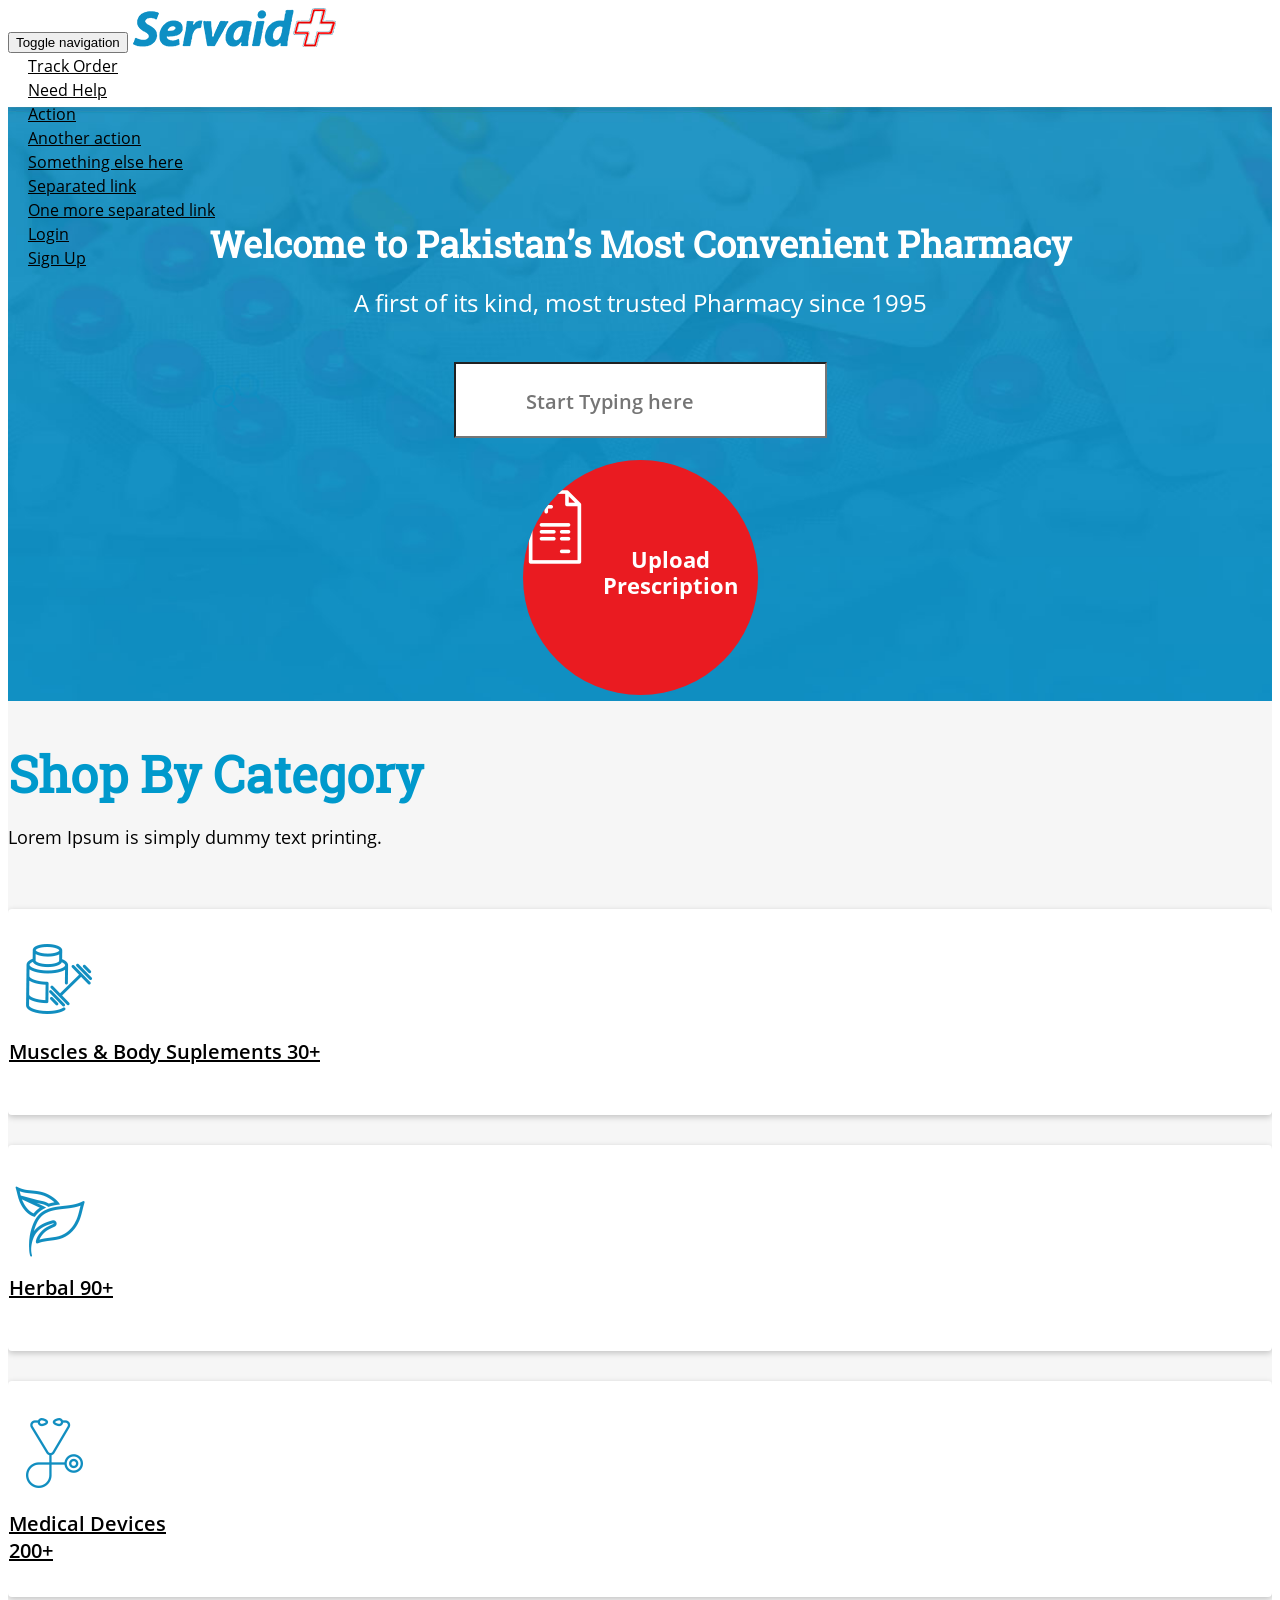
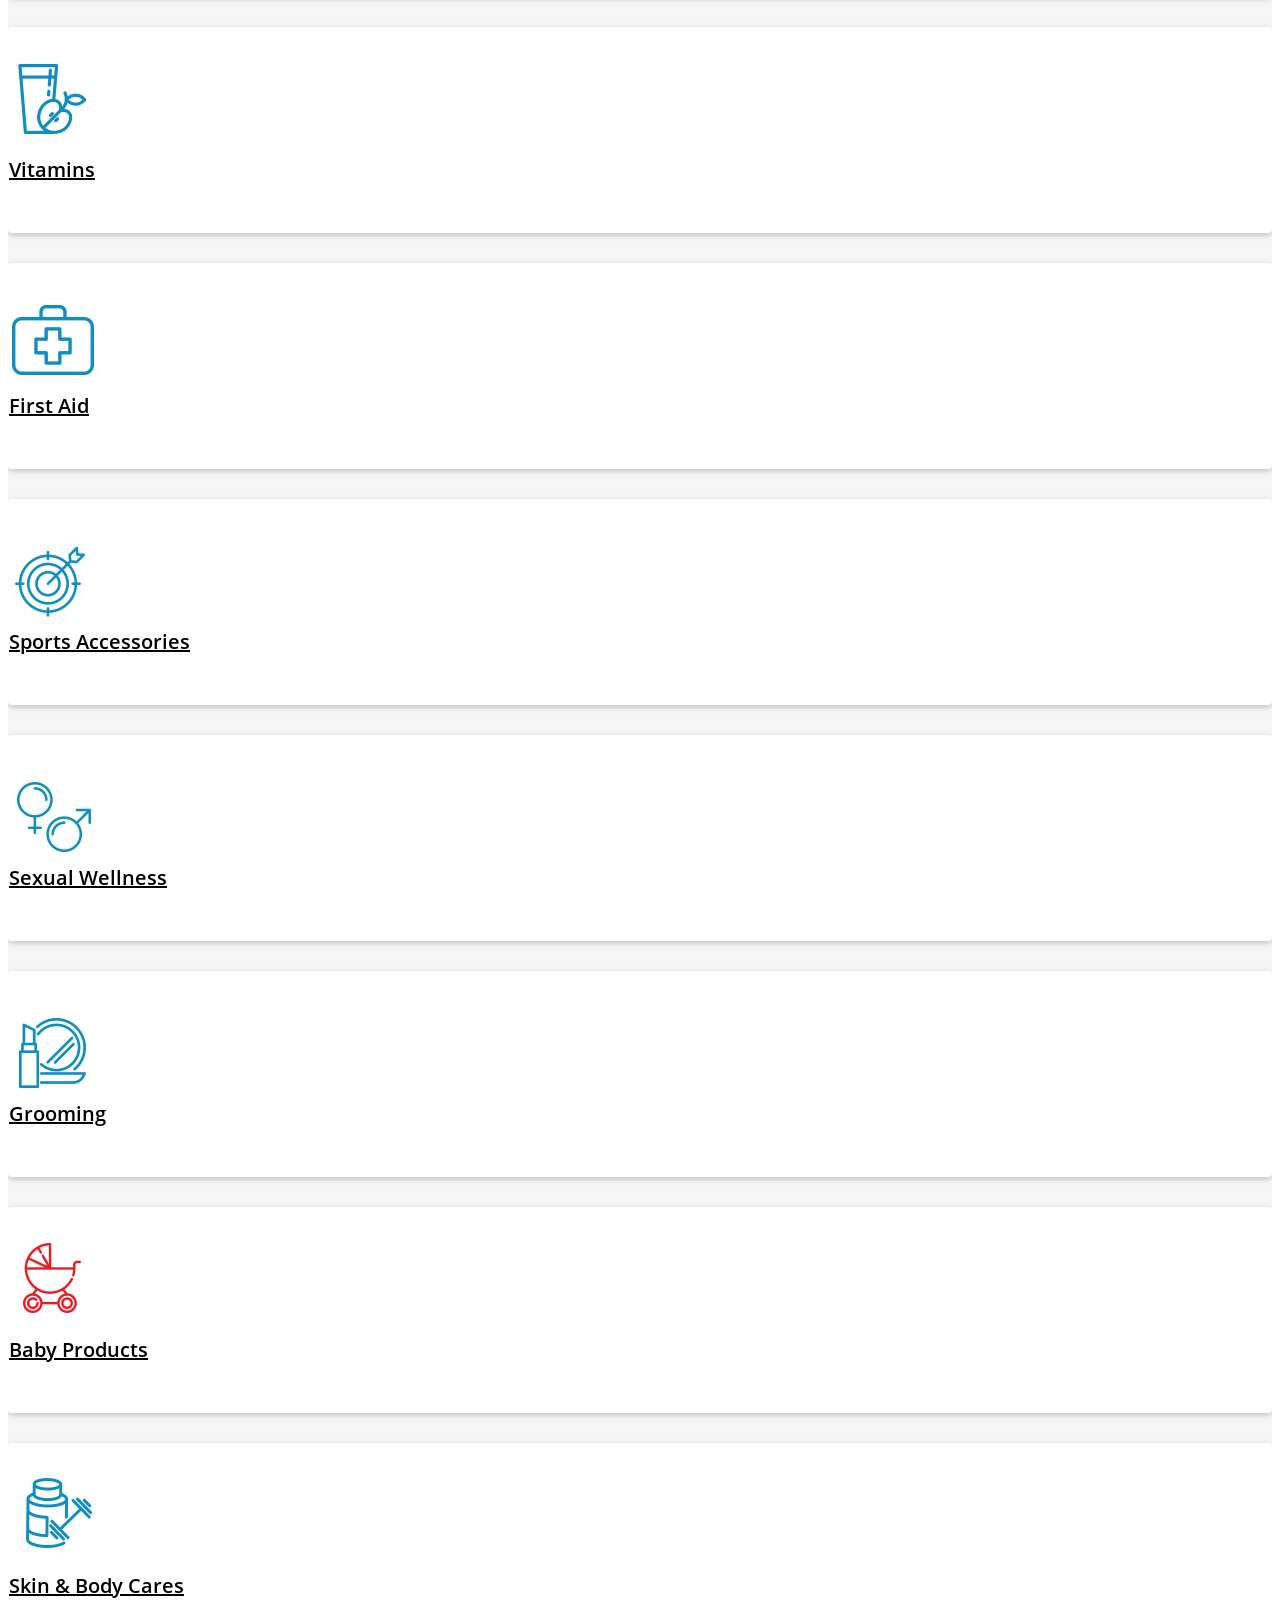
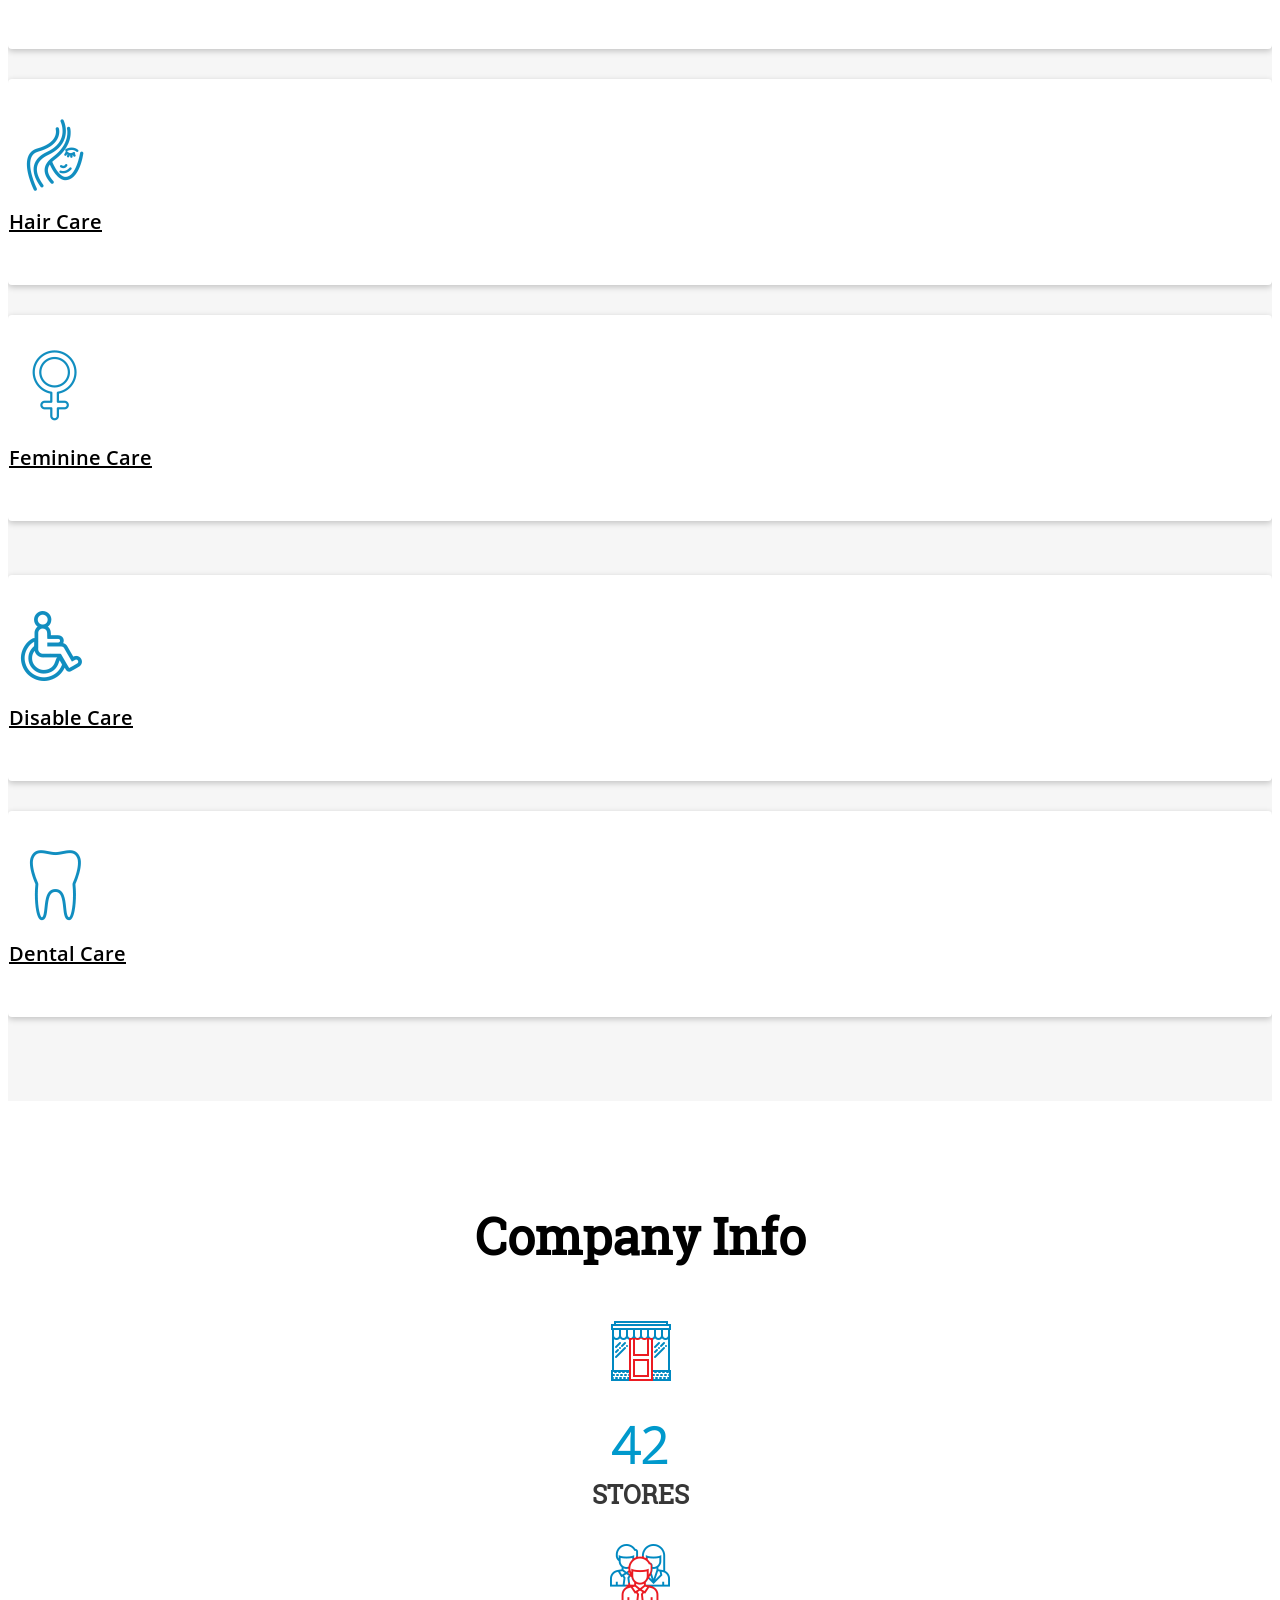
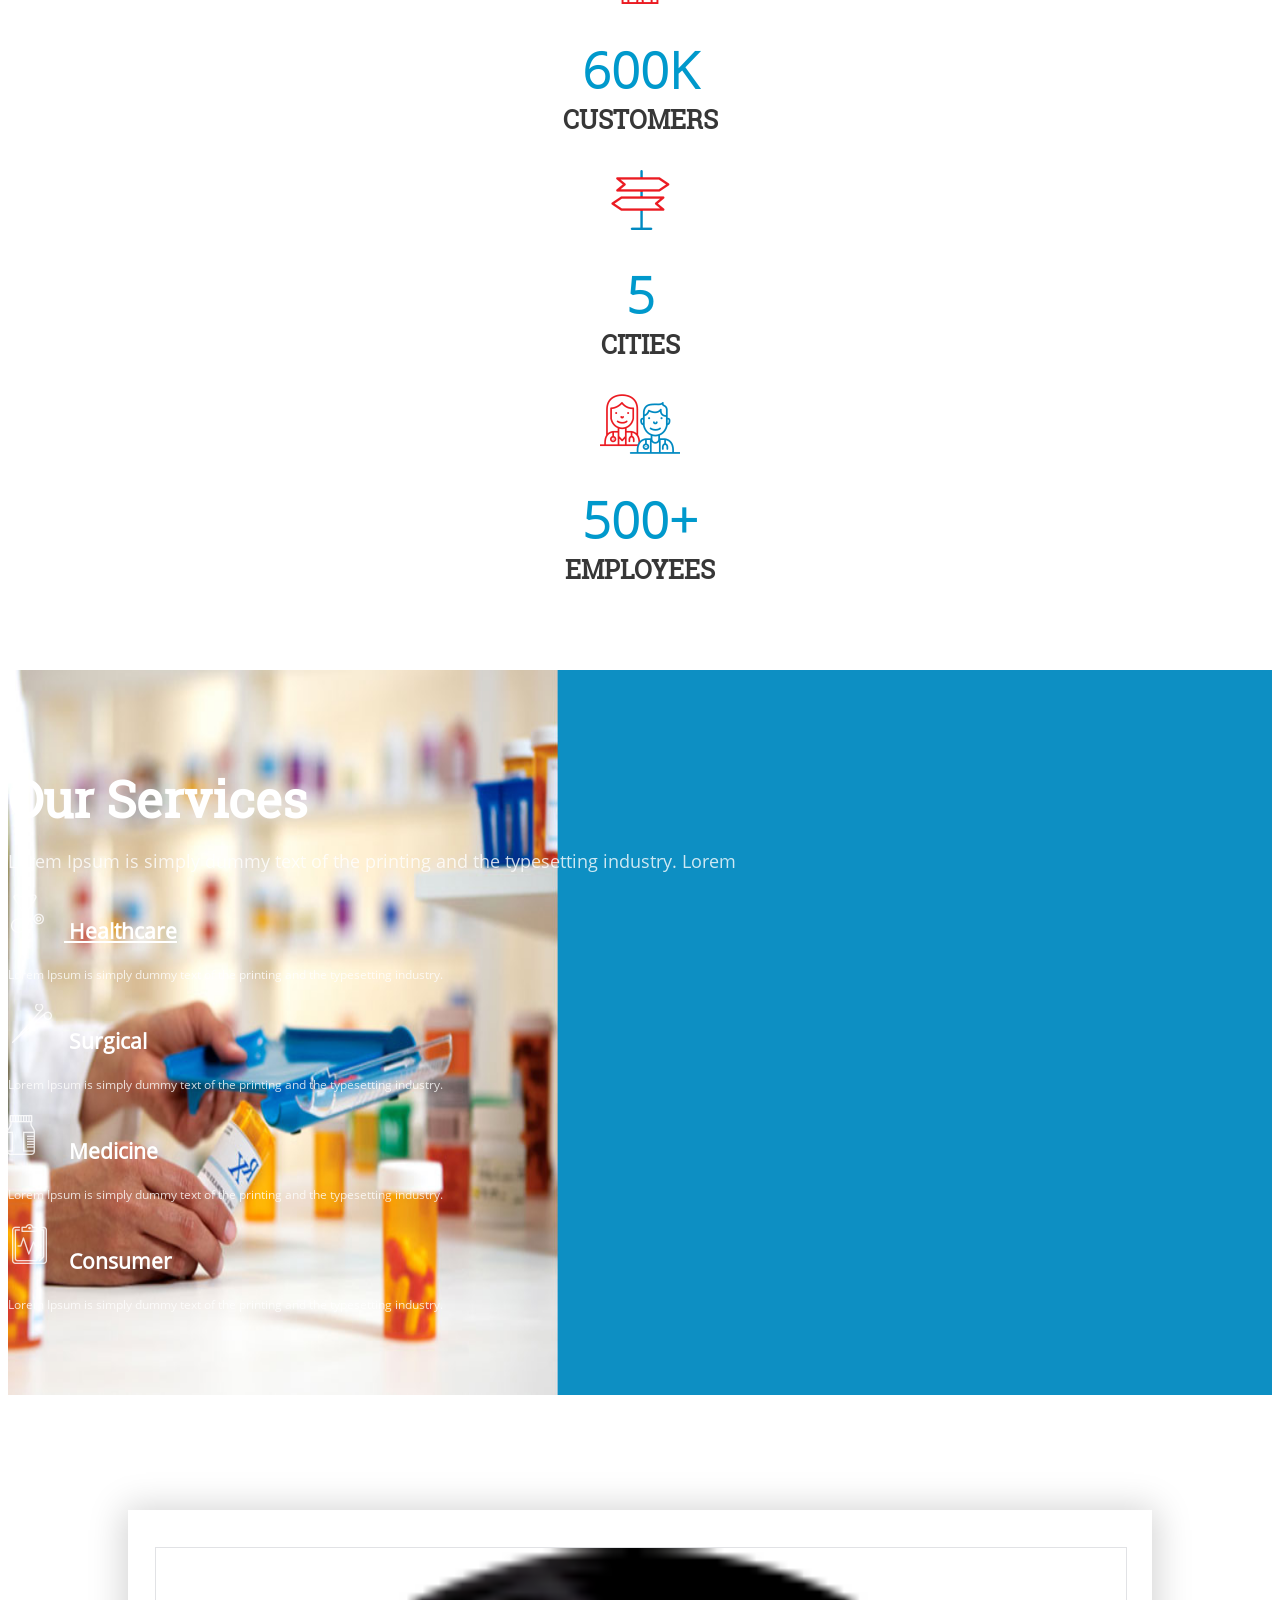
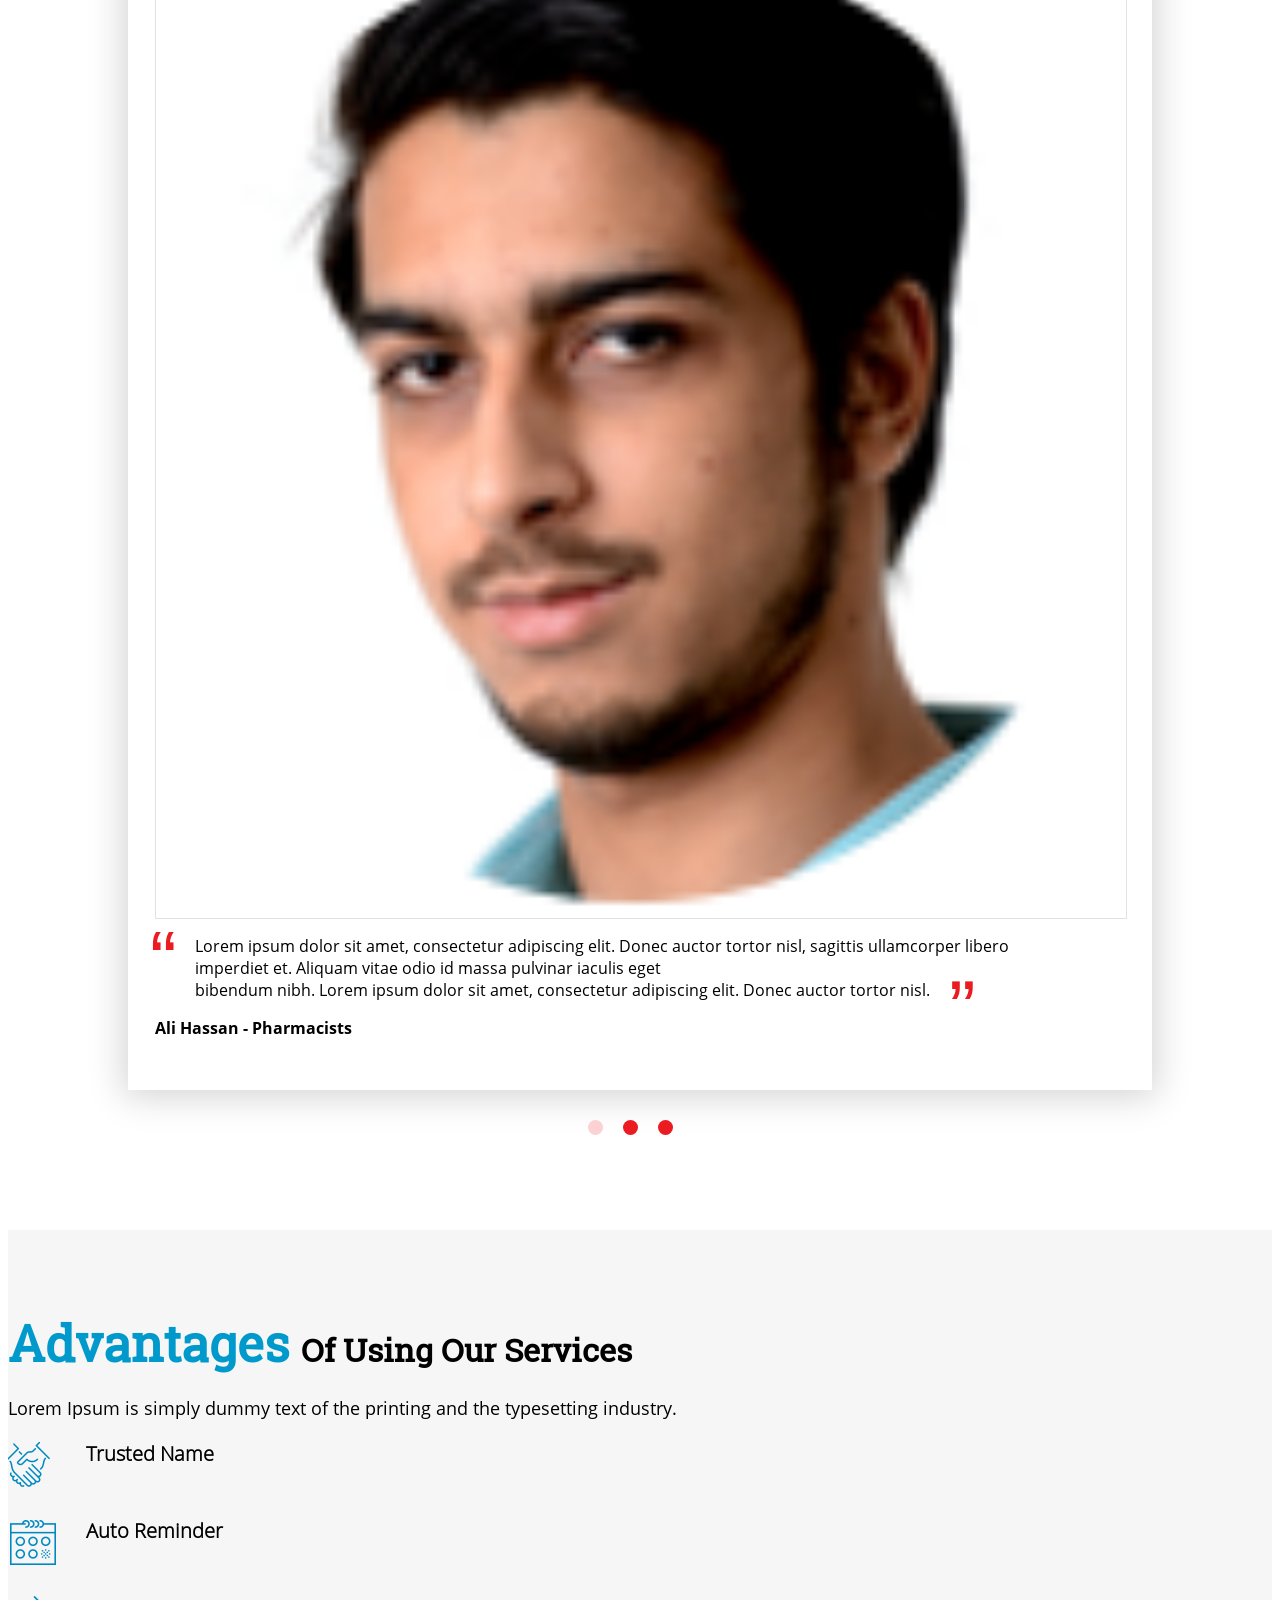
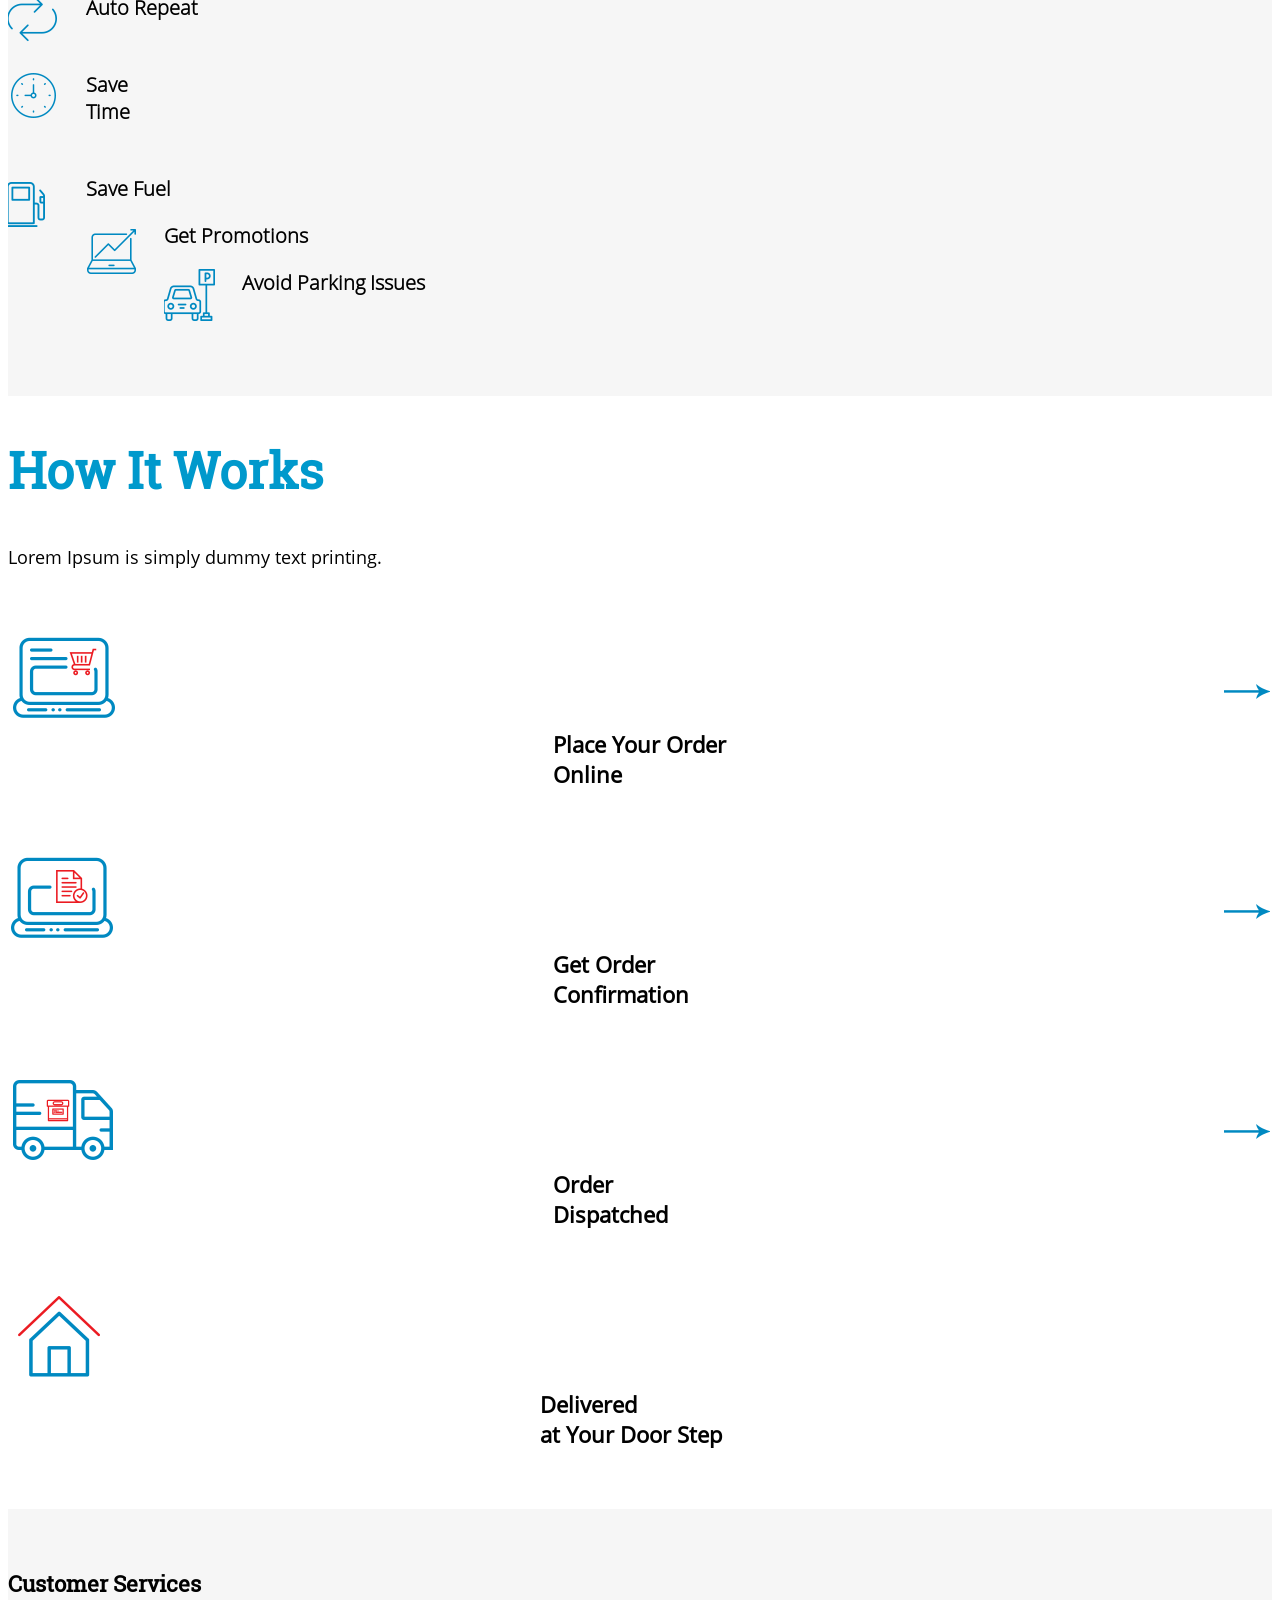
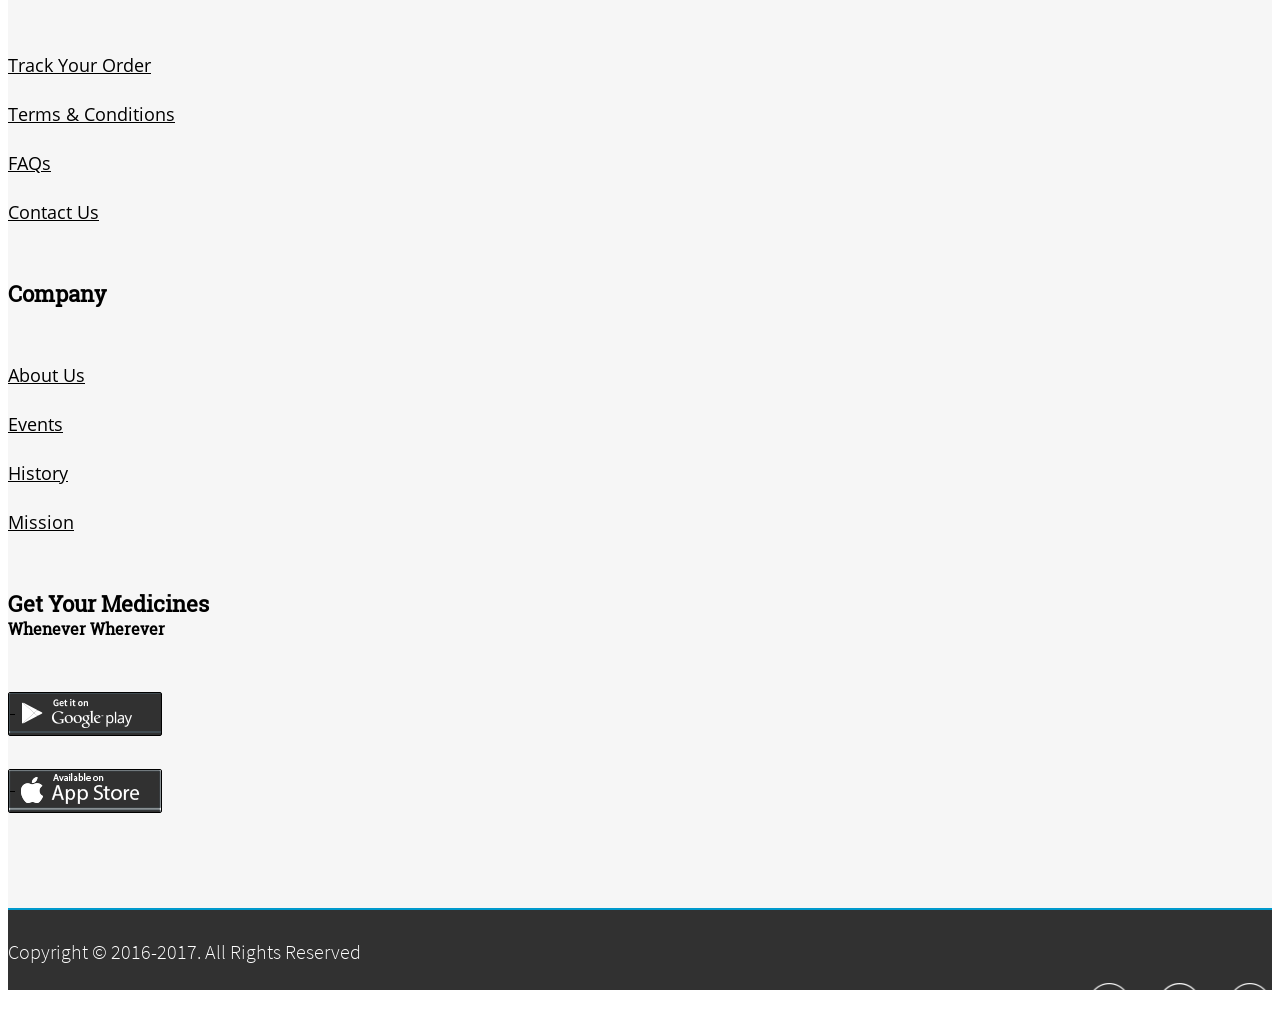
==== commit ef372b02: "add all" ====
--- a/index.html
+++ b/index.html
@@ -7,10 +7,10 @@
 <title>Servaid | Home</title>
 <!-- Bootstrap -->
 <link href="assets/css/bootstrap.min.css" rel="stylesheet">
-<!-- Font Awesome -->
-<link rel="stylesheet" href="assets/plugins/font-awesome/css/font-awesome.min.css">
 <!-- Theme Styles -->
 <link rel="stylesheet" href="assets/css/styles.css">
+<link rel="stylesheet" href="assets/plugins/OwlCarousel/owl.theme.default.min.css">
+<link rel="stylesheet" href="assets/plugins/OwlCarousel/owl.carousel.min.css">
 <!-- HTML5 shim and Respond.js for IE8 support of HTML5 elements and media queries -->
 <!-- WARNING: Respond.js doesn't work if you view the page via file:// -->
 <!--[if lt IE 9]>
@@ -62,9 +62,132 @@
 				<input type="text" class="form-control searchBar" placeholder="Start Typing here">
 				<button type="submit" class="searchForm_btn"><img src="assets/images/search.png" alt="Search Image" class="img-responsive btn_img"></button>
 			</div>
+			<div class="searchMed_outer">
+				<div class="searchMed">
+				<div class="wd_row">
+					<div class="wd_col wd_col_1">
+						<a href="JavaScript:;" class="text-left wd_col_link">
+							<span class="searchMed_title">Panadol extra tab</span> <span class="searchMed_desc">Tablet</span>
+						</a>
+					</div>
+					<div class="wd_col wd_col_2">
+						<span class="searchMed_mgs">20mg</span>
+					</div>
+					<div class="wd_col wd_col_3">
+						<span class="searchMed_rs">Rs. <span class="searchMed_rs--js" data-rs="10">20</span></span>
+					</div>
+					<div class="wd_col wd_col_4">
+						<div class="calculate">
+							<button type="button" class="calculate_ele btn_calculate btn_calculate--minus">&minus;</button>
+							<input type="text" class="calculate_ele input--number" value="2">
+							<button type="button" class="calculate_ele btn_calculate btn_calculate--plus">&plus;</button>
+						</div>
+					</div>
+					<div class="wd_col wd_col_5">
+						<button type="button" class="btn_default">&plus; Add</button>
+					</div>
+				</div>
+				<div class="wd_row">
+					<div class="wd_col wd_col_1">
+						<a href="JavaScript:;" class="text-left wd_col_link">
+							<span class="searchMed_title">Panadol extra tab</span> <span class="searchMed_desc">Tablet</span>
+						</a>
+					</div>
+					<div class="wd_col wd_col_2">
+						<span class="searchMed_mgs">20mg</span>
+					</div>
+					<div class="wd_col wd_col_3">
+						<span class="searchMed_rs">Rs. <span class="searchMed_rs--js" data-rs="10">20</span></span>
+					</div>
+					<div class="wd_col wd_col_4">
+						<div class="calculate">
+							<button type="button" class="calculate_ele btn_calculate btn_calculate--minus">&minus;</button>
+							<input type="text" class="calculate_ele input--number" value="2">
+							<button type="button" class="calculate_ele btn_calculate btn_calculate--plus">&plus;</button>
+						</div>
+					</div>
+					<div class="wd_col wd_col_5">
+						<button type="button" class="btn_default">&plus; Add</button>
+					</div>
+				</div>
+				<div class="wd_row">
+					<div class="wd_col wd_col_1">
+						<a href="JavaScript:;" class="text-left wd_col_link">
+							<span class="searchMed_title">Panadol extra tab</span> <span class="searchMed_desc">Tablet</span>
+						</a>
+					</div>
+					<div class="wd_col wd_col_2">
+						<span class="searchMed_mgs">20mg</span>
+					</div>
+					<div class="wd_col wd_col_3">
+						<span class="searchMed_rs">Rs. <span class="searchMed_rs--js" data-rs="10">20</span></span>
+					</div>
+					<div class="wd_col wd_col_4">
+						<div class="calculate">
+							<button type="button" class="calculate_ele btn_calculate btn_calculate--minus">&minus;</button>
+							<input type="text" class="calculate_ele input--number" value="2">
+							<button type="button" class="calculate_ele btn_calculate btn_calculate--plus">&plus;</button>
+						</div>
+					</div>
+					<div class="wd_col wd_col_5">
+						<button type="button" class="btn_default">&plus; Add</button>
+					</div>
+				</div>
+				<br>
+				<hr>
+				<br>
+				<div class="wd_row">
+					<div class="wd_col wd_col_1">
+						<a href="JavaScript:;" class="text-left wd_col_link">
+							<span class="searchMed_title">Panadol extra tab</span> <span class="searchMed_desc">Tablet</span>
+						</a>
+					</div>
+					<div class="wd_col wd_col_2">
+						<span class="searchMed_mgs">20mg</span>
+					</div>
+					<div class="wd_col wd_col_3">
+						<span class="searchMed_rs">Rs. <span class="searchMed_rs--js" data-rs="10">20</span></span>
+					</div>
+					<div class="wd_col wd_col_4">
+						<div class="calculate">
+							<button type="button" class="calculate_ele btn_calculate btn_calculate--minus">&minus;</button>
+							<input type="text" class="calculate_ele input--number" value="2">
+							<button type="button" class="calculate_ele btn_calculate btn_calculate--plus">&plus;</button>
+						</div>
+					</div>
+					<div class="wd_col wd_col_5">
+						<button type="button" class="btn_default">&plus; Add</button>
+					</div>
+				</div>
+				<div class="wd_row">
+					<div class="wd_col wd_col_1">
+						<a href="JavaScript:;" class="text-left wd_col_link">
+							<span class="searchMed_title">Panadol extra tab</span> <span class="searchMed_desc">Tablet</span>
+						</a>
+					</div>
+					<div class="wd_col wd_col_2">
+						<span class="searchMed_mgs">20mg</span>
+					</div>
+					<div class="wd_col wd_col_3">
+						<span class="searchMed_rs">Rs. <span class="searchMed_rs--js" data-rs="10">20</span></span>
+					</div>
+					<div class="wd_col wd_col_4">
+						<div class="calculate">
+							<button type="button" class="calculate_ele btn_calculate btn_calculate--minus">&minus;</button>
+							<input type="text" class="calculate_ele input--number" value="2">
+							<button type="button" class="calculate_ele btn_calculate btn_calculate--plus">&plus;</button>
+						</div>
+					</div>
+					<div class="wd_col wd_col_5">
+						<button type="button" class="btn_default">&plus; Add</button>
+					</div>
+				</div>
+			</div>
+			</div>
 		</form>
 		<div class="upDis">
-			<img src="assets/images/ico_pre.png" alt="prescription" class="img-responsive">
+			<input type="file" class="upDis_file" hidden="hidden">
+			<img src="assets/images/ico_pre.png" alt="prescription" class="img-responsive upDis_img">
 			<span class="upDis_des">Upload Prescription</span>
 		</div>
 	</div>
@@ -94,7 +217,7 @@
 				<article class="sec_article">
 					<a href="JavaScript:;" class="sec_article_a">
 						<img src="assets/images/ico_device.png" alt="Medical Devices" class="img-responsive">
-						<h3 class="sec_article_h">Medical Devices 200+</h3>
+						<h3 class="sec_article_h">Medical Devices <br> 200+</h3>
 					</a>
 				</article>
 			</div>
@@ -135,7 +258,7 @@
 			<div class="col-sm-3 ">
 				<article class="sec_article">
 					<a href="JavaScript:;" class="sec_article_a">
-						<img src="assets/images/ico_mus.png" alt="Grooming" class="img-responsive">
+						<img src="assets/images/ico_gro.png" alt="Grooming" class="img-responsive">
 						<h3 class="sec_article_h">Grooming</h3>
 					</a>
 				</article>
@@ -205,32 +328,32 @@
 	<h2 class="hidden">Company Info</h2>
 	<div class="container">
 		<article class="col-sm-3 company_info">
-			<img src="assets/images/ico_stories.png" class="img-responsive" alt="STORES">
-			<h3 class="h2 company_info_h">42 <small class="text-upper">STORES </small></h3>
+			<img src="assets/images/ico_stories.png" class="img-responsive company_info_img" alt="STORES">
+			<h3 class="h2 company_info_h">42 <small class="text-upper company_info_h_small">STORES </small></h3>
 		</article>
 		<article class="col-sm-3 company_info">
-			<img src="assets/images/ico_cust.png" class="img-responsive" alt="CUSTOMERS">
-			<h3 class="h2 company_info_h">600k <small class="text-upper">CUSTOMERS </small></h3>
+			<img src="assets/images/ico_cust.png" class="img-responsive company_info_img" alt="CUSTOMERS">
+			<h3 class="h2 company_info_h">600k <small class="text-upper company_info_h_small">CUSTOMERS </small></h3>
 		</article>
 		<article class="col-sm-3 company_info">
-			<img src="assets/images/ico_cities.png" class="img-responsive" alt="CITIES">
-			<h3 class="h2 company_info_h">5 <small class="text-upper">CITIES </small></h3>
+			<img src="assets/images/ico_cities.png" class="img-responsive company_info_img" alt="CITIES">
+			<h3 class="h2 company_info_h">5 <small class="text-upper company_info_h_small">CITIES </small></h3>
 		</article>
 		<article class="col-sm-3 company_info">
-			<img src="assets/images/ico_emp.png" class="img-responsive" alt="EMPLOYEES">
-			<h3 class="h2 company_info_h">500+ <small class="text-upper">EMPLOYEES </small></h3>
+			<img src="assets/images/ico_emp.png" class="img-responsive company_info_img" alt="EMPLOYEES">
+			<h3 class="h2 company_info_h">500+ <small class="text-upper company_info_h_small">EMPLOYEES </small></h3>
 		</article>
 	</div>
 </section>
 <div class="ourSer">
 	<div class="container">
 		<div class="col-sm-7"> &nbsp; </div>
-		<div class="col-sm-5">
+		<div class="col-sm-5 pd-0">
 			<section>
 				<h2 class="ourSer_h">
 				Our Services
 				</h2>
-				<p>
+				<p class="ourSer_des">
 					Lorem Ipsum is simply dummy text of the printing and the typesetting industry. Lorem
 				</p>
 				<div class="row">
@@ -280,17 +403,45 @@
 	</div>
 </div>
 <div class="container">
-	<div class="row testimonial">
-		<div class="col-sm-3">
-			<img src="assets/images/men.png" class="img-circle img-responsive img-testimonial" alt="Ali">
-		</div>
-		<div class="col-sm-9">
-			<blockquote class="testimonial_block">
-				Lorem ipsum dolor sit amet, consectetur adipiscing elit. Donec auctor tortor nisl, sagittis ullamcorper libero imperdiet et. Aliquam vitae odio id massa pulvinar iaculis eget <br> bibendum nibh. Lorem ipsum dolor sit amet, consectetur adipiscing elit. Donec auctor tortor nisl.
-			</blockquote>
-			<h2 class="testimonial_h">Ali Hassan - Pharmacists</h2>
-			
-		</div>
+	<div class="owl-carousel">
+			<div class="row testimonial">
+				<div class="col-sm-3">
+					<img src="assets/images/men.png" class="img-circle img-responsive img-testimonial" alt="Ali">
+				</div>
+				<div class="col-sm-9">
+					<blockquote class="testimonial_block">
+						Lorem ipsum dolor sit amet, consectetur adipiscing elit. Donec auctor tortor nisl, sagittis ullamcorper libero imperdiet et. Aliquam vitae odio id massa pulvinar iaculis eget <br> bibendum nibh. Lorem ipsum dolor sit amet, consectetur adipiscing elit. Donec auctor tortor nisl.
+					</blockquote>
+					<h2 class="testimonial_h">Ali Hassan - Pharmacists</h2>
+					
+				</div>
+			</div>
+
+			<div class="row testimonial">
+				<div class="col-sm-3">
+					<img src="assets/images/men.png" class="img-circle img-responsive img-testimonial" alt="Ali">
+				</div>
+				<div class="col-sm-9">
+					<blockquote class="testimonial_block">
+						Lorem ipsum dolor sit amet, consectetur adipiscing elit. Donec auctor tortor nisl, sagittis ullamcorper libero imperdiet et. Aliquam vitae odio id massa pulvinar iaculis eget <br> bibendum nibh. Lorem ipsum dolor sit amet, consectetur adipiscing elit. Donec auctor tortor nisl.
+					</blockquote>
+					<h2 class="testimonial_h">Ali Hassan - Pharmacists</h2>
+					
+				</div>
+			</div>
+
+			<div class="row testimonial">
+				<div class="col-sm-3">
+					<img src="assets/images/men.png" class="img-circle img-responsive img-testimonial" alt="Ali">
+				</div>
+				<div class="col-sm-9">
+					<blockquote class="testimonial_block">
+						Lorem ipsum dolor sit amet, consectetur adipiscing elit. Donec auctor tortor nisl, sagittis ullamcorper libero imperdiet et. Aliquam vitae odio id massa pulvinar iaculis eget <br> bibendum nibh. Lorem ipsum dolor sit amet, consectetur adipiscing elit. Donec auctor tortor nisl.
+					</blockquote>
+					<h2 class="testimonial_h">Ali Hassan - Pharmacists</h2>
+					
+				</div>
+			</div>
 	</div>
 </div>
 <div class="Adv bg-grey">
@@ -299,19 +450,19 @@
 			<h2 class="adv_h">Advantages <small class="adv_sm">of using our Services </small></h2>
 			<p class="adv_p">Lorem Ipsum is simply dummy text of the printing and the typesetting industry. </p>
 		</article>
-		<article class="col-sm-8">
+		<article class="advArticle col-sm-8">
 			<div class="row">
 				<div class="col-sm-3">
 					<h3 class="adv_h5"><img src="assets/images/ico_trust.png" class="img-responsive adv_h5_img" alt="Trusted Name"> Trusted Name</h3>
 				</div>
 				<div class="col-sm-3">
-					<h3 class="adv_h5"><img src="assets/images/ico_reminder.png" class="img-responsive adv_h5_img" alt="Auto Reminder"> Auto Reminder</h3>
-				</div>
-				<div class="col-sm-3">
-					<h3 class="adv_h5"><img src="assets/images/ico_auto.png" class="img-responsive adv_h5_img" alt="Auto Repeat">Auto Repeat </h3>
-				</div>
-				<div class="col-sm-3">
-					<h3 class="adv_h5"><img src="assets/images/ico_save.png" class="img-responsive adv_h5_img" alt="Save Time"> Save <br> Time</h3>
+					<h3 class="text-capitalize adv_h5"><img src="assets/images/ico_reminder.png" class="img-responsive adv_h5_img" alt="Auto Reminder"> Auto Reminder</h3>
+				</div>
+				<div class="col-sm-3">
+					<h3 class="text-capitalize adv_h5"><img src="assets/images/ico_auto.png" class="img-responsive adv_h5_img" alt="Auto Repeat">Auto Repeat </h3>
+				</div>
+				<div class="col-sm-3">
+					<h3 class="text-capitalize adv_h5"><img src="assets/images/ico_save.png" class="img-responsive adv_h5_img" alt="Save Time"> Save <br> Time</h3>
 				</div>
 			</div>
 			<div class="row">
@@ -358,26 +509,26 @@
 			<div class="col-sm-4">
 				<h3 class="text-capitalize footer_h">Customer Services</h3>
 				<ul class="footer_ul">
-					<li><a href="JavaScript:;">Track Your Order</a></li>
-					<li><a href="JavaScript:;">Terms &amp; Conditions</a></li>
-					<li><a href="JavaScript:;">FAQs</a></li>
-					<li><a href="JavaScript:;">Contact Us</a></li>
+					<li><a href="JavaScript:;" class="footer_link">Track Your Order</a></li>
+					<li><a href="JavaScript:;" class="footer_link">Terms &amp; Conditions</a></li>
+					<li><a href="JavaScript:;" class="footer_link">FAQs</a></li>
+					<li><a href="JavaScript:;" class="footer_link">Contact Us</a></li>
 				</ul>
 			</div>
 			<div class="col-sm-4">
 				<h3 class="text-capitalize footer_h">Company</h3>
 				<ul class="footer_ul">
-					<li><a href="JavaScript:;">About Us</a></li>
-					<li><a href="JavaScript:;">Events</a></li>
-					<li><a href="JavaScript:;">History</a></li>
-					<li><a href="JavaScript:;">Mission</a></li>
+					<li><a href="JavaScript:;" class="footer_link">About Us</a></li>
+					<li><a href="JavaScript:;" class="footer_link">Events</a></li>
+					<li><a href="JavaScript:;" class="footer_link">History</a></li>
+					<li><a href="JavaScript:;" class="footer_link">Mission</a></li>
 				</ul>
 			</div>
 			<div class="col-sm-4">
 				<h3 class="text-capitalize footer_h">Get Your Medicines <small>Whenever Wherever</small></h3>
 				<ul class="footer_ul">
-					<li><a href="JavaScript:;" class="ico_btnz"><img src="assets/images/button_google.png" class="img-responsive" alt="Google Play"></a></li>
-					<li><a href="JavaScript:;" class="ico_btnz"><img src="assets/images/button_apple.png" class="img-responsive" alt="App Store"></a></li>
+					<li><a href="JavaScript:;" class="footer_link ico_btnz">&nbsp;</a></li>
+					<li><a href="JavaScript:;" class="footer_link ico_btnz ico_btnz--app">&nbsp;</a></li>
 				</ul>
 			</div>
 		</div>
@@ -391,13 +542,13 @@
 				<div class="col-sm-6">
 					<ul class="footer_btm_ul">
 						<li class="footer_btm_ul_li">
-							<a href="JavaScript:;" class="footer_btm_ul_li_a"><i class="fa fa-facebook"></i></a>
+							<a href="JavaScript:;" class="footer_btm_ul_li_a"><img src="assets/images/ico_fb.png" alt="Facebook Link"></a>
 						</li>
 						<li class="footer_btm_ul_li">
-							<a href="JavaScript:;" class="footer_btm_ul_li_a"><i class="fa fa-twiter"></i></a>
+							<a href="JavaScript:;" class="footer_btm_ul_li_a"><img src="assets/images/ico_twi.png" alt="Twitter Link"></a>
 						</li>
 						<li class="footer_btm_ul_li">
-							<a href="JavaScript:;" class="footer_btm_ul_li_a"><i class="fa fa-google"></i></a>
+							<a href="JavaScript:;" class="footer_btm_ul_li_a"><img src="assets/images/ico_g.png" alt="Google Link"></a>
 						</li>
 					</ul>
 				</div>
@@ -409,5 +560,7 @@
 <script src="https://ajax.googleapis.com/ajax/libs/jquery/1.12.4/jquery.min.js"></script>
 <!-- Include all compiled plugins (below), or include individual files as needed -->
 <script src="assets/js/bootstrap.min.js"></script>
+<script src="assets/plugins/OwlCarousel/owl.carousel.min.js"></script>
+<script src="assets/js/main.js"></script>
 </body>
 </html>
--- a/assets/css/styles.css
+++ b/assets/css/styles.css
@@ -8,6 +8,10 @@
     font-family: 'OpenSans sb';
     src: url("../fonts/Open_Sans/OpenSans-SemiBold.ttf") format('truetype');
 }
+@font-face {
+    font-family: 'OpenSans b';
+    src: url("../fonts/Open_Sans/OpenSans-Bold.ttf") format('truetype');
+}
 
 @font-face {
     font-family: 'Open Sans Light';
@@ -20,18 +24,20 @@
 }
 
 @font-face {
-    font-family: 'Roboto Slab Regular';
-    src: url("../fonts/Roboto_Slab/RobotoSlab-Regular.ttf") format('truetype');
-}
-
-
-
-
-
-
-
-
-/* best resets according to PSD */
+    font-family: 'Source Sans Pro Light';
+    src: url("../fonts/Source_Sans_Pro/SourceSansPro-Light.ttf") format('truetype');
+}
+
+
+
+
+
+
+
+
+
+
+/* best tag resets according to PSD */
 
 body {
     background: white;
@@ -60,6 +66,9 @@
 
 a {
     color: inherit;
+}
+a:hover {
+    text-decoration: none;
 }
 
 blockquote {
@@ -90,14 +99,117 @@
     margin-left: 15px;
 }
 
-
-
-
-
-
-
-
-
+/* Class level resets */
+
+.img-responsive {
+    margin: auto;
+}
+.caret {
+    background-image: url('../images/ico_down.png');
+    height: 13px;
+    width: 22px;
+    color: transparent;
+    background-repeat: no-repeat;
+    background-size: contain;
+    padding: 0;
+    margin: 0;
+    margin-top: -2px;
+}
+/* DRY CSS for Theming */
+.op-sb, .sec_article, .searchBar, .btn_default {
+    font-family: "OpenSans sb";
+}
+
+.op-lt, .company_info_h, .adv_h5 {
+    font-family: "Open Sans Light";
+}
+
+.rb, .header_title, .footer_h, .company_info_h_small {
+    font-family: "Roboto Slab Regular";
+}
+
+.ds-block, .company_info_h_small .searchMed_desc {
+    display: block;
+}
+
+.bg-red, .btn_default, .upDis {
+    background: #ea1b21;
+}
+
+/* Moduler CSS / Components */
+.wd_col {
+    float: left;
+}
+
+.wd_col_1 {
+    width: 30%;
+}
+
+.wd_col_link {
+    display: block;
+    margin-top: 6px;
+}
+
+.wd_col_2 {
+    width: 10%;
+}
+
+.wd_col_3 {
+    width: 19%;
+}
+
+.wd_col_4 {
+    width: 20%;
+}
+
+.wd_col_5 {
+    width: 20%;
+    text-align: center;
+}
+
+.calculate_ele {
+    width: 40px;
+    height: 45px;
+    margin: 0;
+    padding: 0;
+    float: left;
+    border: 1px solid #aeaeae;
+    border-radius: 0;
+    background: white;
+    text-align: center;
+}
+
+.input--number {
+    border-right: 0;
+    border-left: 0;
+}
+
+.btn_calculate:first-child {
+    border-top-left-radius: 4px;
+    border-bottom-left-radius: 4px;
+}
+
+.btn_calculate:last-child {
+    border-top-right-radius: 4px;
+    border-bottom-right-radius: 4px;
+}
+
+.btn_default {
+    border: 0;
+    border-radius: 26px;
+    color: white;
+    height: 40px;
+    margin-top: 3px;
+    font-size: 18px;
+    padding: 0px 25px;
+    width: 110px;
+    margin: auto;
+    display: block;
+    margin-top: 4px;
+}
+.btn_default:focus {
+    outline: none;
+}
 
 
 
@@ -124,16 +236,43 @@
     overflow: hidden;
 }
 
+.wd_row {
+    overflow: hidden;
+    width: 95%;
+    margin: auto;
+    border-bottom: 1px solid #ccc;
+    padding: 8px 5.3%;
+    height: 65px;
+}
+
+.searchMed {
+    height: 230px;
+    overflow-y: auto;
+    color: #424242;
+    font-size: 22px;
+}
+
 .upDis {
     max-width: 235px;
     height: 235px;
     margin: auto;
-    background: #ea1b21;
     border-radius: 50%;
     font-size: 22px;
-    font-family: "OpenSans sb";
     overflow: hidden;
-    margin-top: 16px;
+    margin-top: 22px;
+    font-family: "OpenSans b";
+    position: relative;
+    z-index: 1;
+}
+
+.upDis_file {
+    position: absolute;
+    top: 0;
+    bottom: 0;
+    right: 0;
+    left: 0;
+    opacity: 0;
+    cursor: pointer;
 }
 .sec_article {
     background: #fff;
@@ -142,7 +281,6 @@
     border-radius: 4px;
     min-height: 200px;
     font-size: 20px;
-    font-family: "OpenSans sb";
     margin-bottom: 30px;
 }
 
@@ -152,7 +290,7 @@
     margin: auto;
     margin-top: 115px;
     margin-bottom: 140px;
-    box-shadow: 0px 2px 32px 4px #00000012;
+    box-shadow: 0px 2px 34px 4px #0000002e;
     padding: 37px 27px;
     font-size: 16px;
 }
@@ -163,7 +301,7 @@
     padding: 39px 20px;
 }
 .navbar-default .navbar-nav>li>a {
-    color: black;
+    color: #000;
 }
 
 .navbar-brand {
@@ -181,28 +319,32 @@
 }
 
 /* Header */
+
 .header_title {
     font-size: 36px;
-    margin-top: 125px;
+    margin-top: 120px;
     line-height: 1;
-    margin-bottom: 20px;
-    font-family: "Roboto Slab Regular";
+    margin-bottom: 13px;
 }
 
 
 /* Header Search */
 
 .searchForm {
+    overflow: hidden;
+    max-width: 901px;
+    margin: auto;
     position: relative;
-    max-width: 901px;
-    margin: auto;
-}
-
+    z-index: 2;
+}
+.searchForm_div {
+    position: relative;    
+    z-index: 9;
+}
 .header_desc {
-    font-size: 26px;
-    margin-bottom: 45px;
-}
-
+    font-size: 24px;
+    margin-bottom: 43px;
+}
 .searchBar {
     border-radius: 0;
     max-width: 901px;
@@ -210,11 +352,22 @@
     height: 70px;
     padding-left: 70px;
     font-size: 22px;
-    font-family: OpenSans sb;
-}
+}
+
+
+
 .searchBar::placeholder {
     font-size: 20px;
 }
+.searchMed_title {
+    color: #000;
+}
+.searchMed_desc {
+    font-size: 12px;
+    line-height: 0.3;
+    display: block;
+}
+
 .searchForm_btn {
     position: absolute;
     left: 0;
@@ -228,22 +381,51 @@
     text-align: center;
 }
 
-.btn_img {
-    display: inline-block;
-}
-
-.upDis img {
-    display: block;
+.btn_img, .upDis_des {
+    display: inline-block;}
+
+.upDis_img {
     margin: auto;
     margin-bottom: 30px;
     margin-top: 30px;
 }
 
+
 .upDis_des {
     max-width: 166px;
-    display: inline-block;
-}
-
+    line-height: 1.2;
+}
+
+.searchMed_mgs, .searchMed_rs {
+    line-height: 2;
+}
+
+.searchMed_rs {
+    color: #eb1b22;
+}
+
+.searchMed_outer {
+    padding-top: 10px;
+    background: #fff;
+    -webkit-box-shadow: inset 0px 1px 10px 0px #ccc;
+    -moz-box-shadow: inset 0px 1px 10px 0px #ccc;
+    box-shadow: inset 0px 1px 10px 0px #ccc;
+    position: absolute;
+    width: 100%;
+    left: 0;
+    right: 0;
+    opacity: 0;
+    top: -100%;
+    transition: all 0s;
+}
+.searchForm.searchMed_outer--show {
+    overflow: initial;    
+}
+.searchMed_outer--show .searchMed_outer {
+    opacity: 1;
+    top: 70px;
+    transition: all 0.4s;
+}
 /* Footer */
 .footer_main {
     overflow: hidden;
@@ -253,7 +435,6 @@
 .footer_h {
     margin-top: 30px;
     margin-bottom: 55px;
-    font-family: roboto slab regular;
     font-size: 22px;
 }
 
@@ -269,20 +450,20 @@
 
 .footer_main .ico_btnz {
     margin-bottom: 35px;
-    display: block;
     margin-top: -10px;
 }
 
-.footer_main a {
+.footer_link {
     color: inherit;
     margin-bottom: 25px;
-    display: block;
+    display: inline-block;
 }
 
 .footer_bottom {
     background: #313131;
     height: 80px;
     color: #fff;
+    border-top: 2px solid #0099cc;
 }
 
 .footer_btm_ul>li {
@@ -290,26 +471,58 @@
     margin-left: 25px;
 }
 
-.footer_btm_ul>li a {
+.footer_btm_ul_li_a {
     width: 45px;
     height: 45px;
-    border: 1px solid #fff;
+    border: 0px solid #fff;
     border-radius: 50%;
     display: block;
 }
+.footer_btm_ul_li_a
+ img:hover {
+    zoom: 1.1;
+    position: relative;
+    top: -1px;
+}
 
 .footer_btm_ul {
-    margin-top: 21px;
+    margin-top: 18px;
     overflow: hidden;
 }
 
 .footer_bottom_p {
     padding: 0;
     margin: 0;
-    line-height: 4;
-    padding-top: 5px;
-}
-
+    font-family: "Source Sans Pro Light";
+    font-size: 20px;
+    padding-top: 29px;
+}
+.slider {
+    overflow: hidden;
+}
+
+.ico_btnz {
+    border: 1px solid #000;
+    padding: 1px 1px;
+    border-radius: 2px;
+}
+
+.ico_btnz {
+    width: 150px;
+    height: 40px;
+    background: url(../images/button_google--hover.png);
+}
+
+.ico_btnz--app {
+    background: url("../images/button_apple--hover.png");
+}
+.ico_btnz:hover {
+    background: url(../images/button_google.png);
+}
+
+.ico_btnz--app:hover {
+    background: url("../images/button_apple.png");
+}
 /* Category Section */
 .sec_article_a {
     display: block;
@@ -344,35 +557,32 @@
     text-align: center;
 }
 
-.company img {
-    margin: auto;
-}
-
-.company small {
-    display: block;
+.company_info_img {
+    margin: auto;
 }
 
 
 .company_info_h {
-    font-family: "Open Sans Light";
     color: #0099cc;
-}
-
-.company_info_h small {
+    line-height: 50px;
+    text-transform: uppercase;
+    margin-top: 25px;
+    margin-bottom: 15px;
+}
+
+.h2 small.company_info_h_small, .company_info_h_small {
     font-size: 49%;
-    font-family: "Roboto Slab Regular";
-    color: #000;
-}
-
+    color: #373737;
+}
 /* Our Services */
 .ourSer {
-	position: relative;
-	background-color: #0099cc;
-	color: white;
-	background-image: url("../images/banner_left.jpg");
-	background-repeat: no-repeat;
-	background-size: cover;
+    position: relative;
+    background-color: #0d8fc3;
+    color: white;
     padding: 70px 0;
+    background-image: url(../images/banner_left.jpg);
+    background-repeat: no-repeat;
+    background-size: 87% 100%;
 }
 
 
@@ -381,12 +591,17 @@
     line-height: 1;
     margin-bottom: 25px;
 }
+.ourSer_des, .ourSer_p {
+    opacity: 0.8;
+}
 
 .ourSer_p {
-    opacity: 0.8;
     font-size: 12px;
-}
-
+    padding-right: 15px;
+}
+.ourSer_des {
+    margin-right: -25px;
+}
 .ourSer_img {
     display: inline-block;
     margin-right: 11px;
@@ -434,7 +649,7 @@
 
 
 .Adv {
-    padding: 150px 0;
+    padding: 80px 0;
 }
 
 .adv_h {
@@ -442,26 +657,23 @@
     color: #0099cc;
     margin-bottom: 20px;
 }
-
+.advArticle>div:first-child .adv_h5 {
+    margin-bottom: 50px;
+}
 .adv_sm {
     margin-top: 10px;
     font-size: 32px;
     color: #000;
 }
+
+
 .adv_h5 {
-    margin-bottom: 50px;
     font-size: 20px;
-    font-family: "Open Sans Light";
-}
-
-.adv_sm {
+}
+
+.adv_sm, .adv_h5_img {
     display: inline-block;
 }
-
-.adv_h5_img {
-    display: inline-block;
-}
-
 
 .adv_h5_img {
     float: left;
@@ -473,6 +685,7 @@
 .testimonial_h {
     font-size: 16px;
     font-weight: bold;
+    font-family: OpenSans b;
 }
 .testimonial_block {
     position: relative;
@@ -483,6 +696,27 @@
 }
 
 
+/* Plugins */
+.owl-dot {
+    width: 15px;
+    height: 15px;
+    display: inline-block;
+    background: #eb1b22;
+    border-radius: 50%;
+    margin-right: 20px;
+}
+
+.owl-dot.active {
+    background: #fbd1d3;
+}
+
+.owl-dots {
+    text-align: center;
+    position: absolute;
+    bottom: 90px;
+    left: 0;
+    right: 0;
+}
 
 
 /* helping classes */
@@ -495,3 +729,61 @@
 .text-blue {
     color: #0099cc;
 }
+
+.pd-0 {
+    padding: 0;
+}
+
+
+
+
+/* Media screens for Responsiveness */
+@media screen and (max-width: 1070px) {
+
+.header_title {
+    font-size: 30px;
+}
+.header_desc {
+    font-size: 21px;
+    }
+.ourSer {   
+    background-position: 50% 0px;
+    background-size: cover;
+}
+h2, .h2 {
+    font-size: 45px;
+}
+.ourSer_des {
+    margin-right: 0;
+    font-size: 16px;
+}
+.testimonial {
+    font-size: 16px;
+    box-shadow: none;
+}
+}
+@media screen and (max-width: 992px) {
+.ourSer_h3 {
+    font-size: 21px
+}
+.adv_h5 {
+    font-size: 12px;
+}
+.adv_sm {
+    font-size: 24px;
+}
+.ourSer_h3 {
+    font-size: 21px;
+}
+
+.adv_h {
+    font-size: 29px;
+}
+.sec_article_a {
+    display: block;
+    padding: 0;
+    padding-top: 10px;
+    padding-bottom: 10px;
+}
+
+}
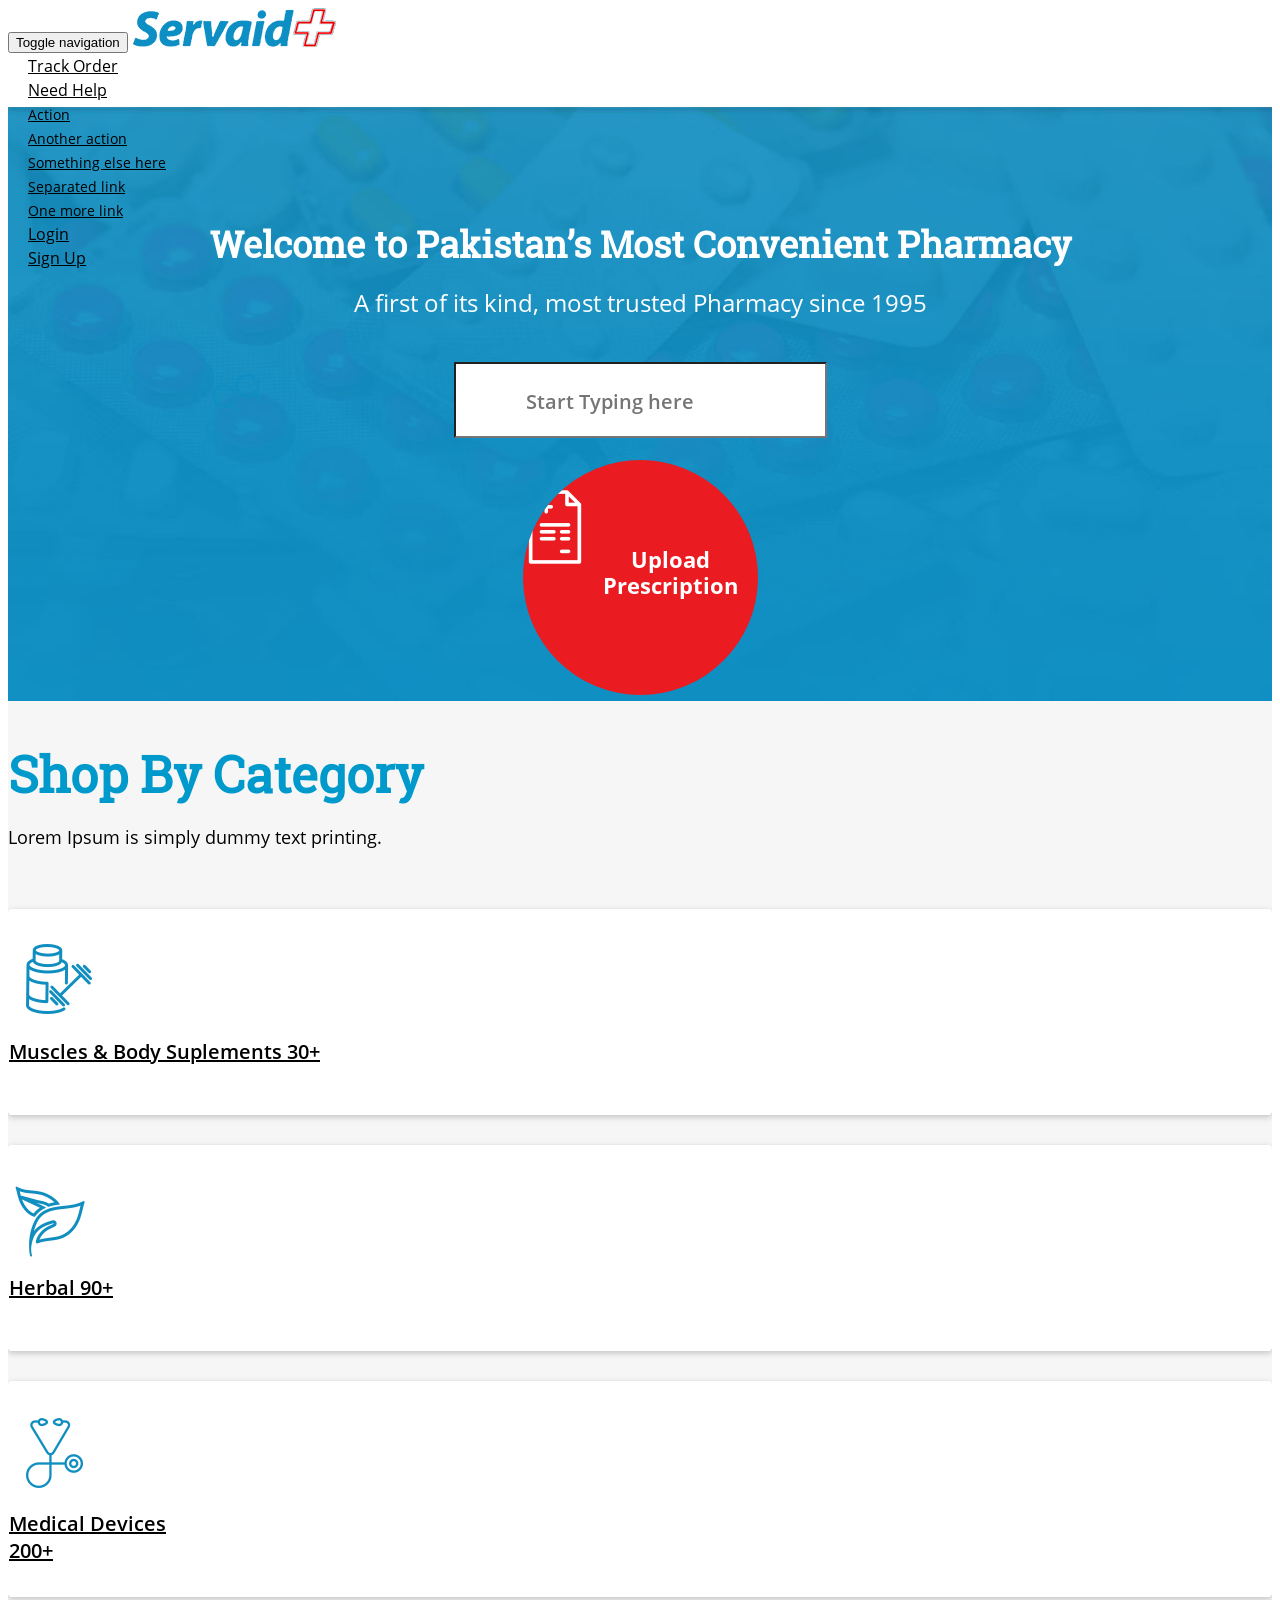
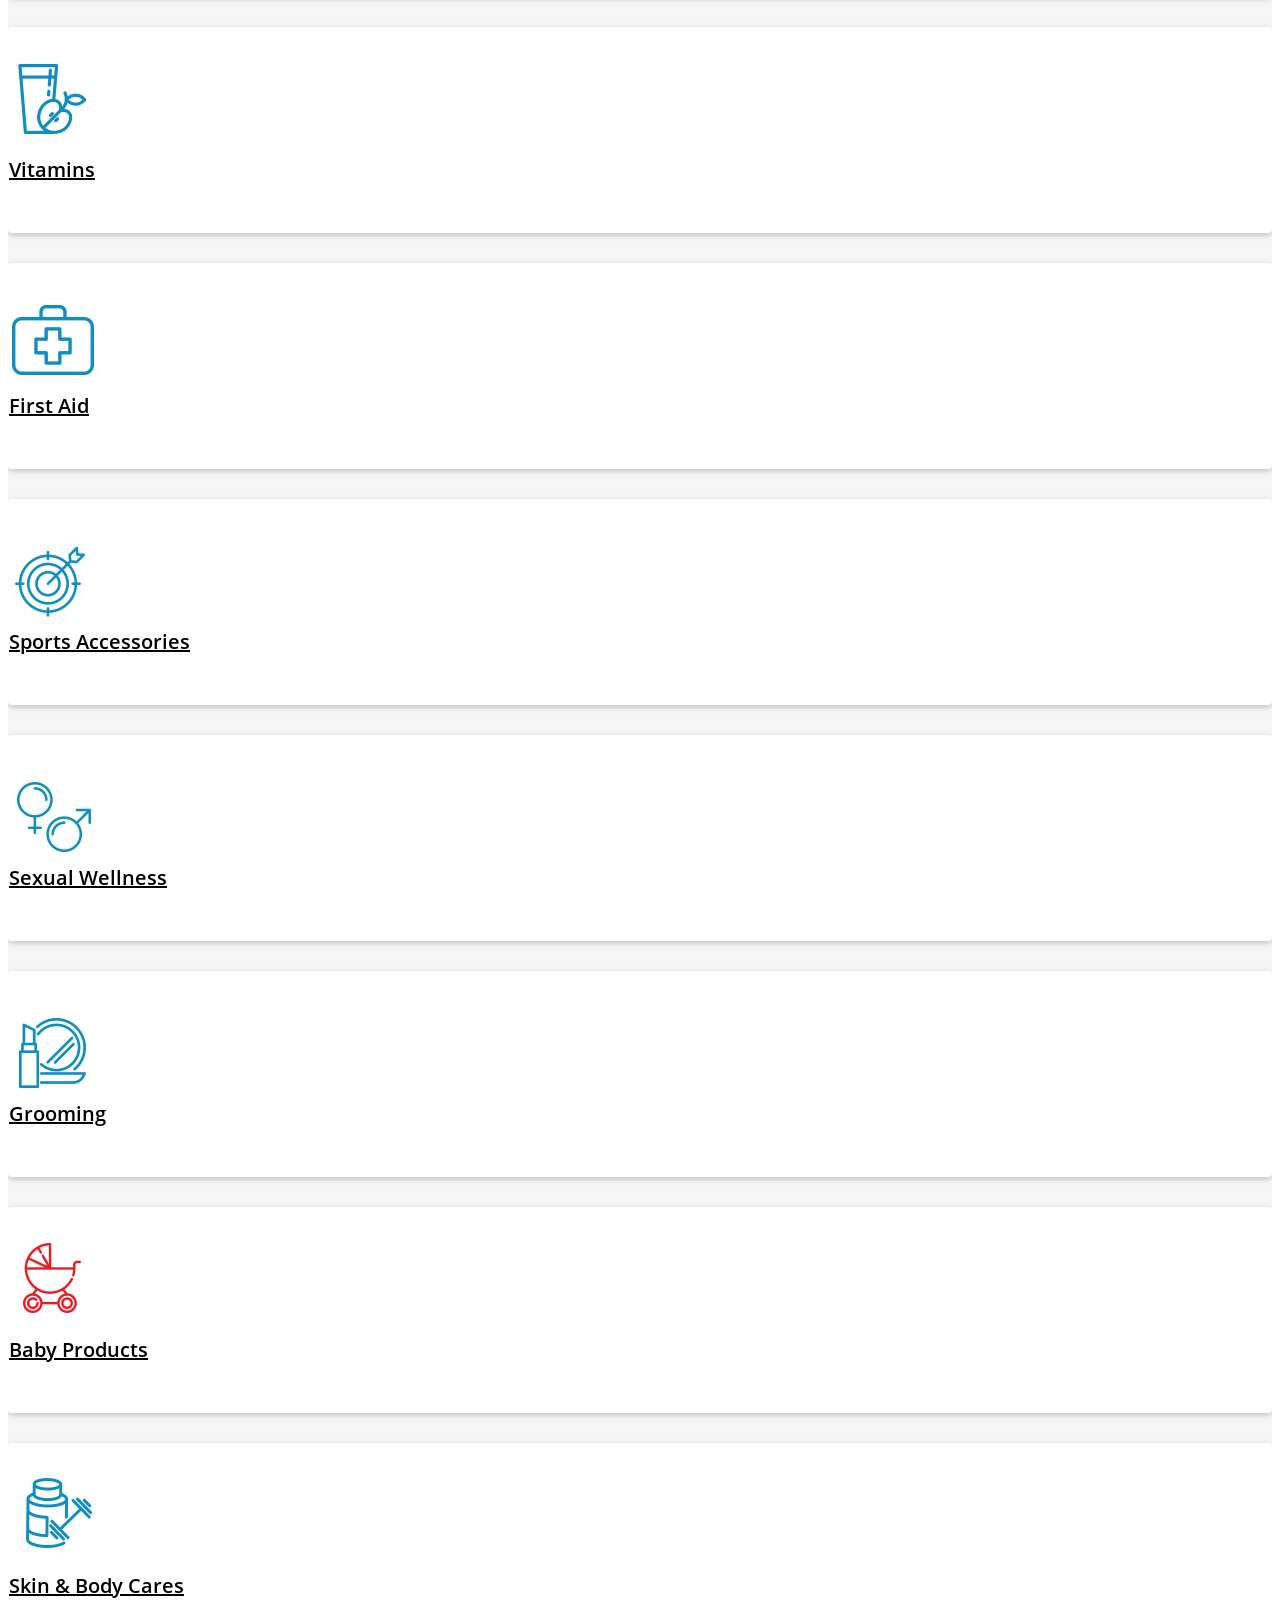
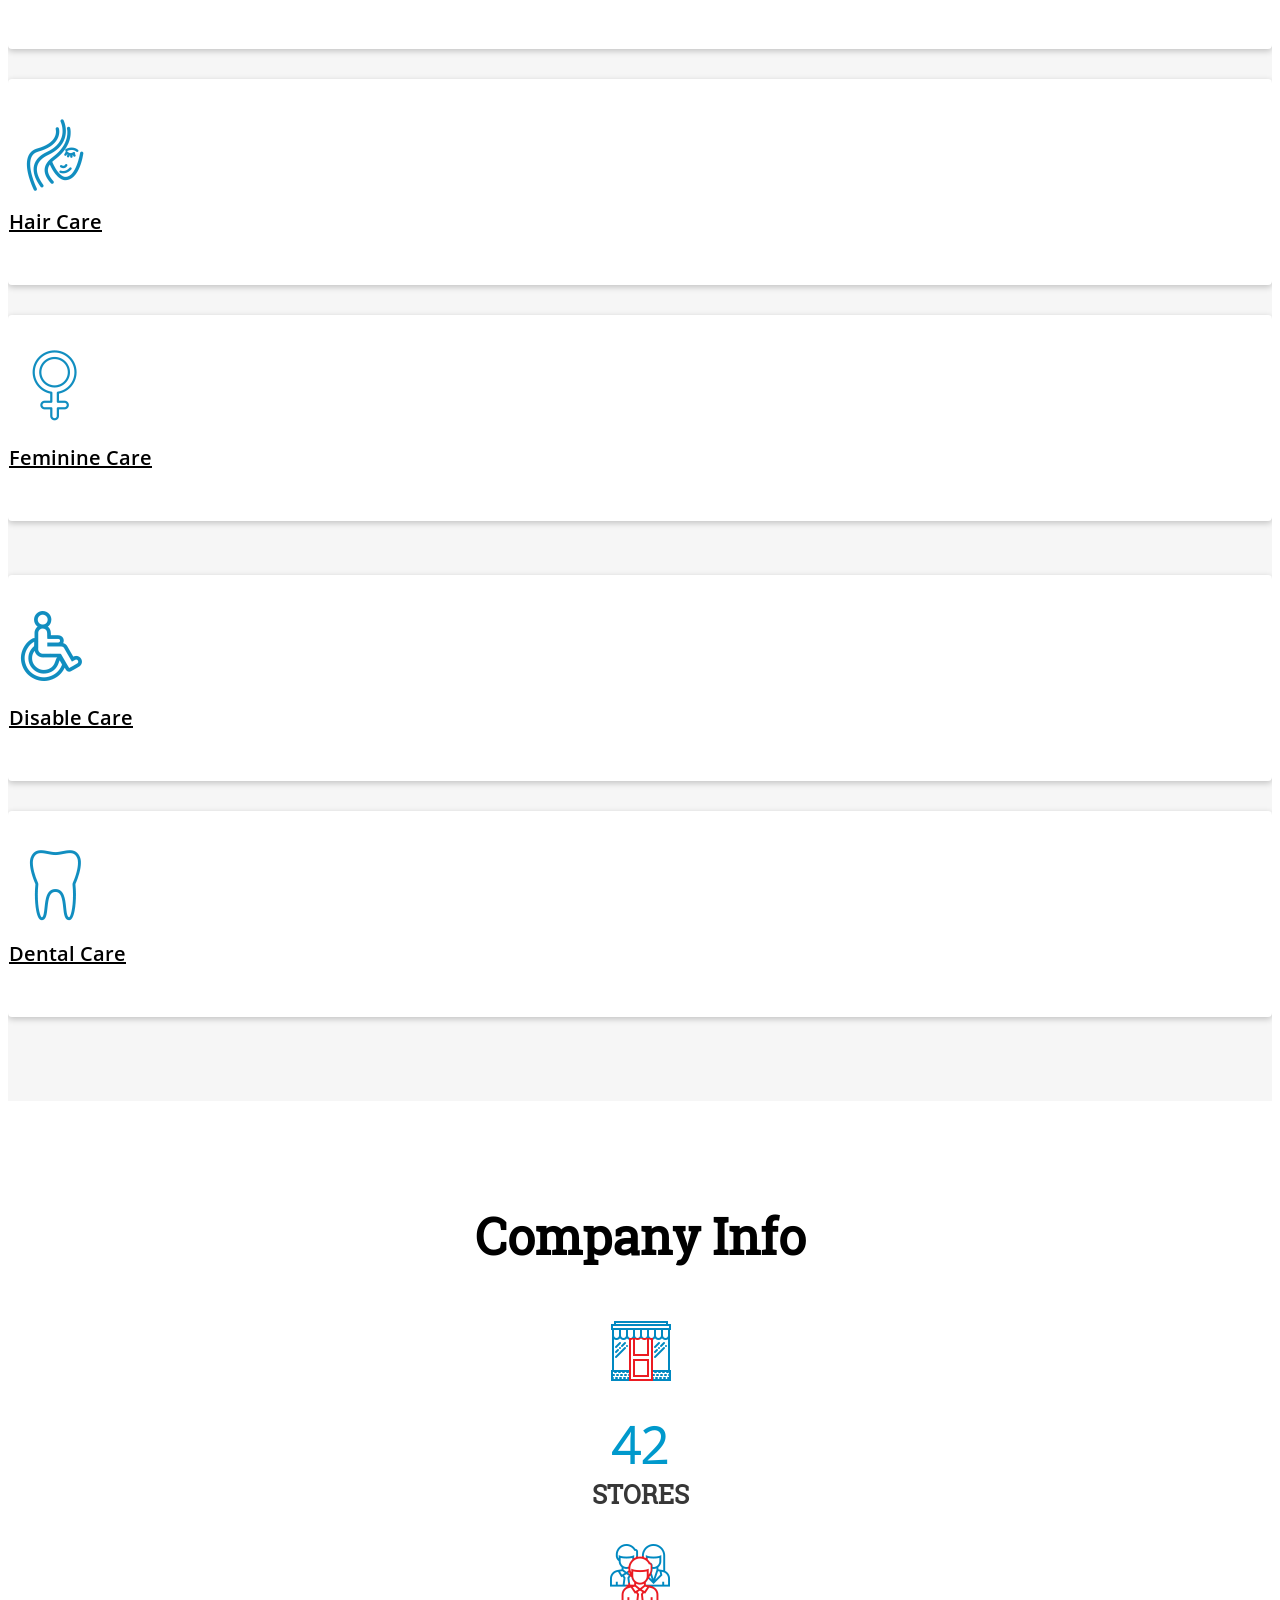
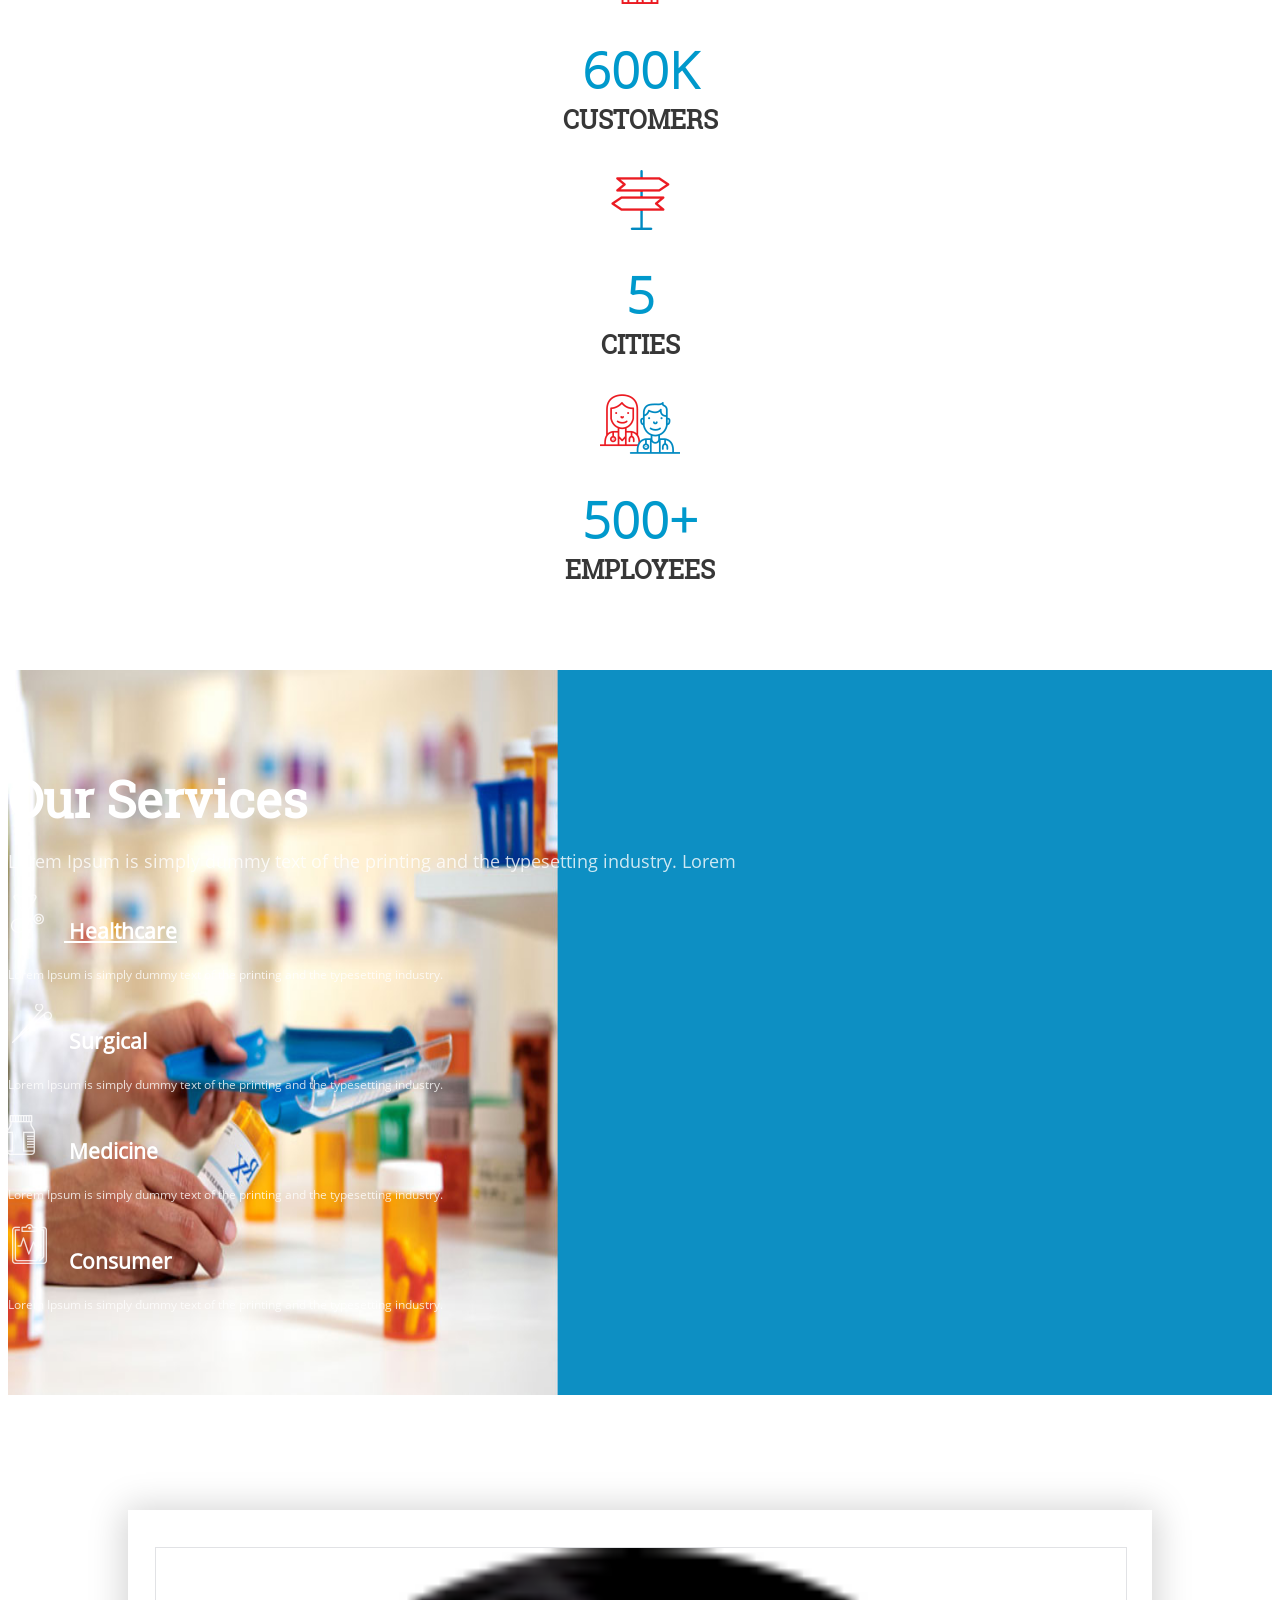
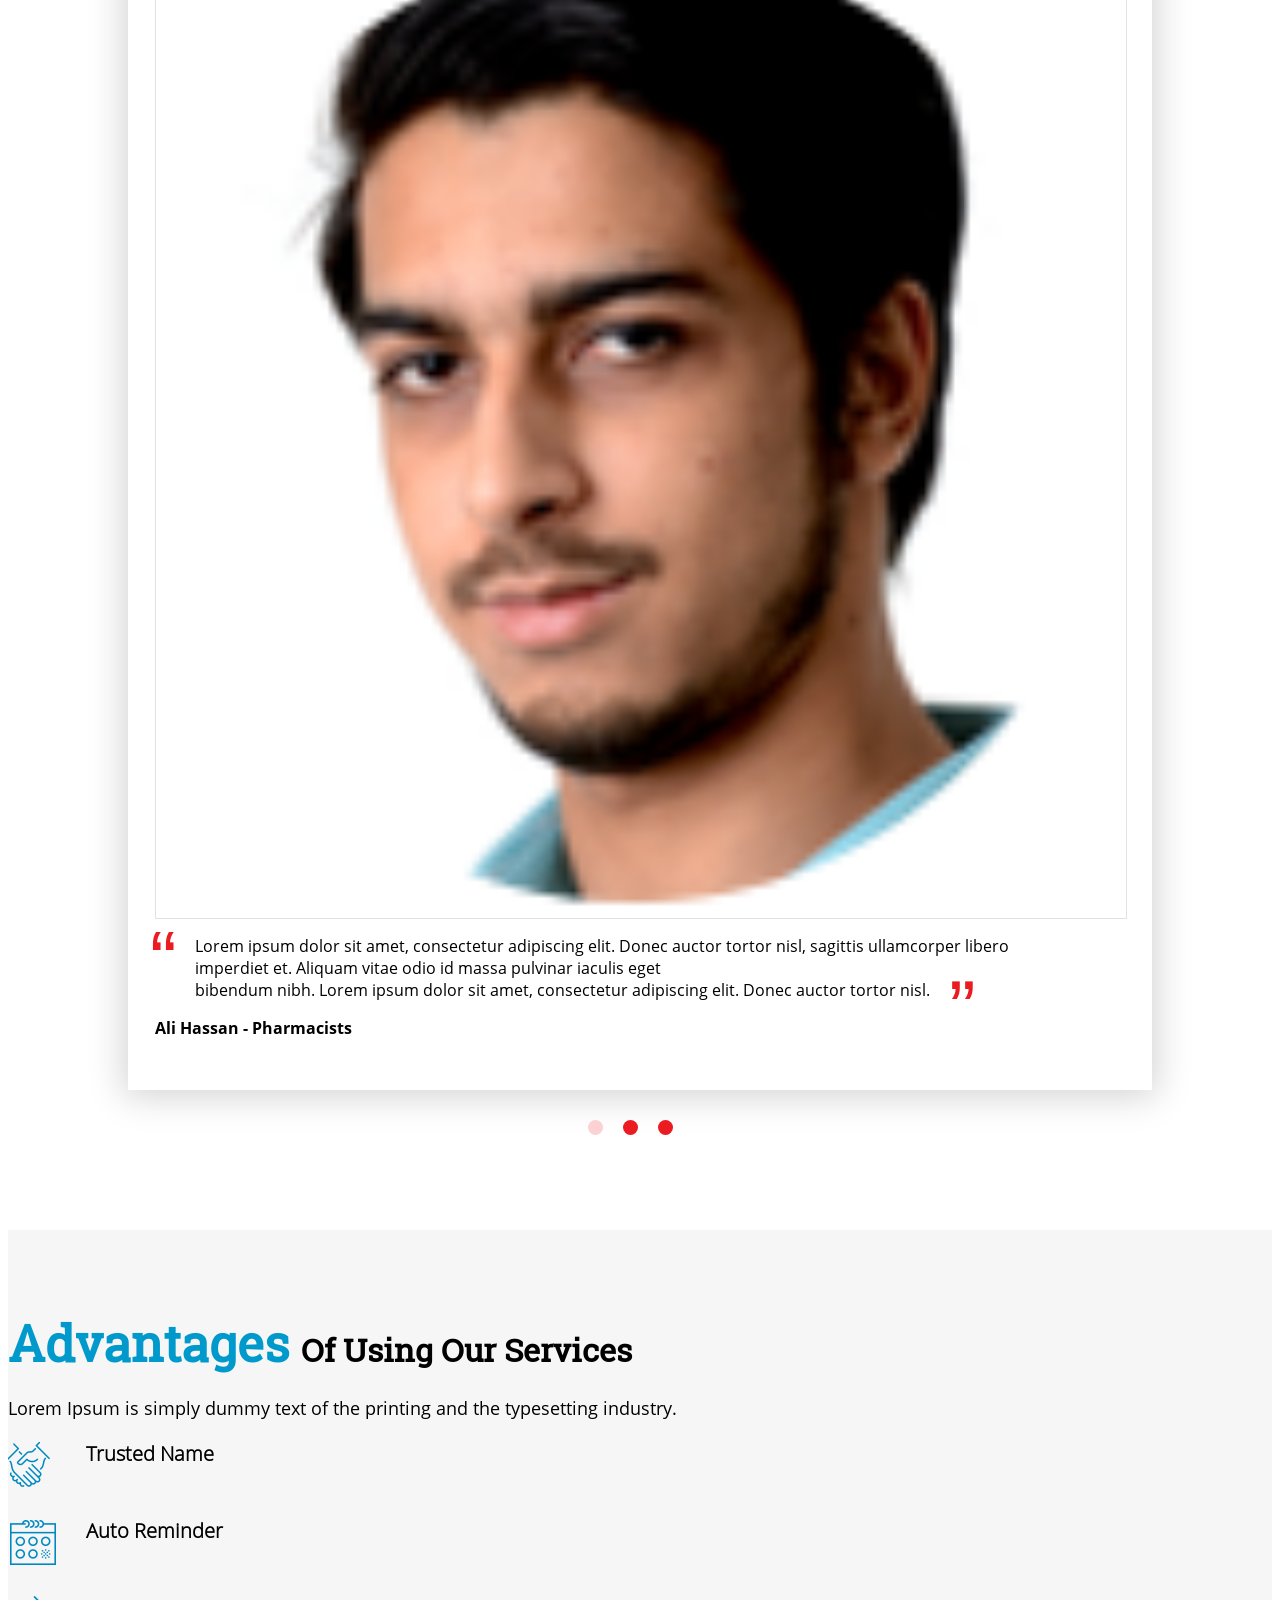
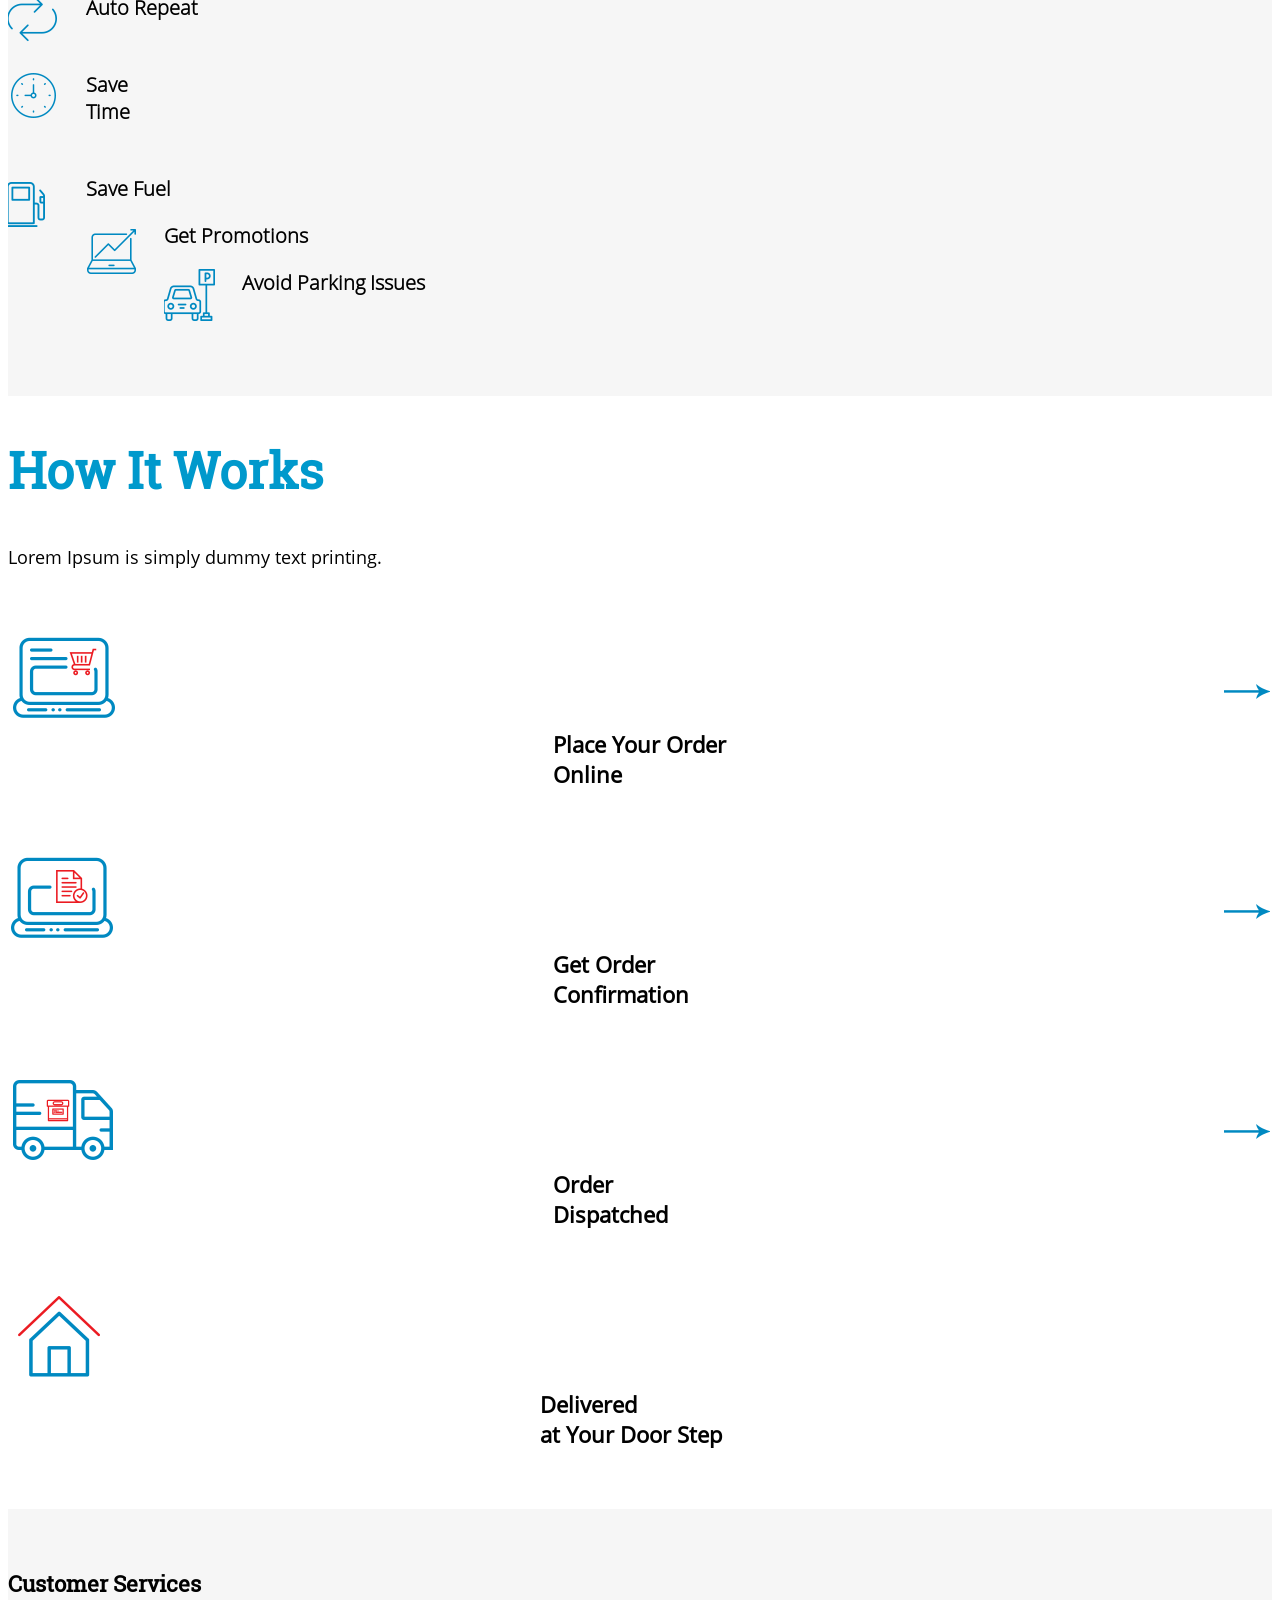
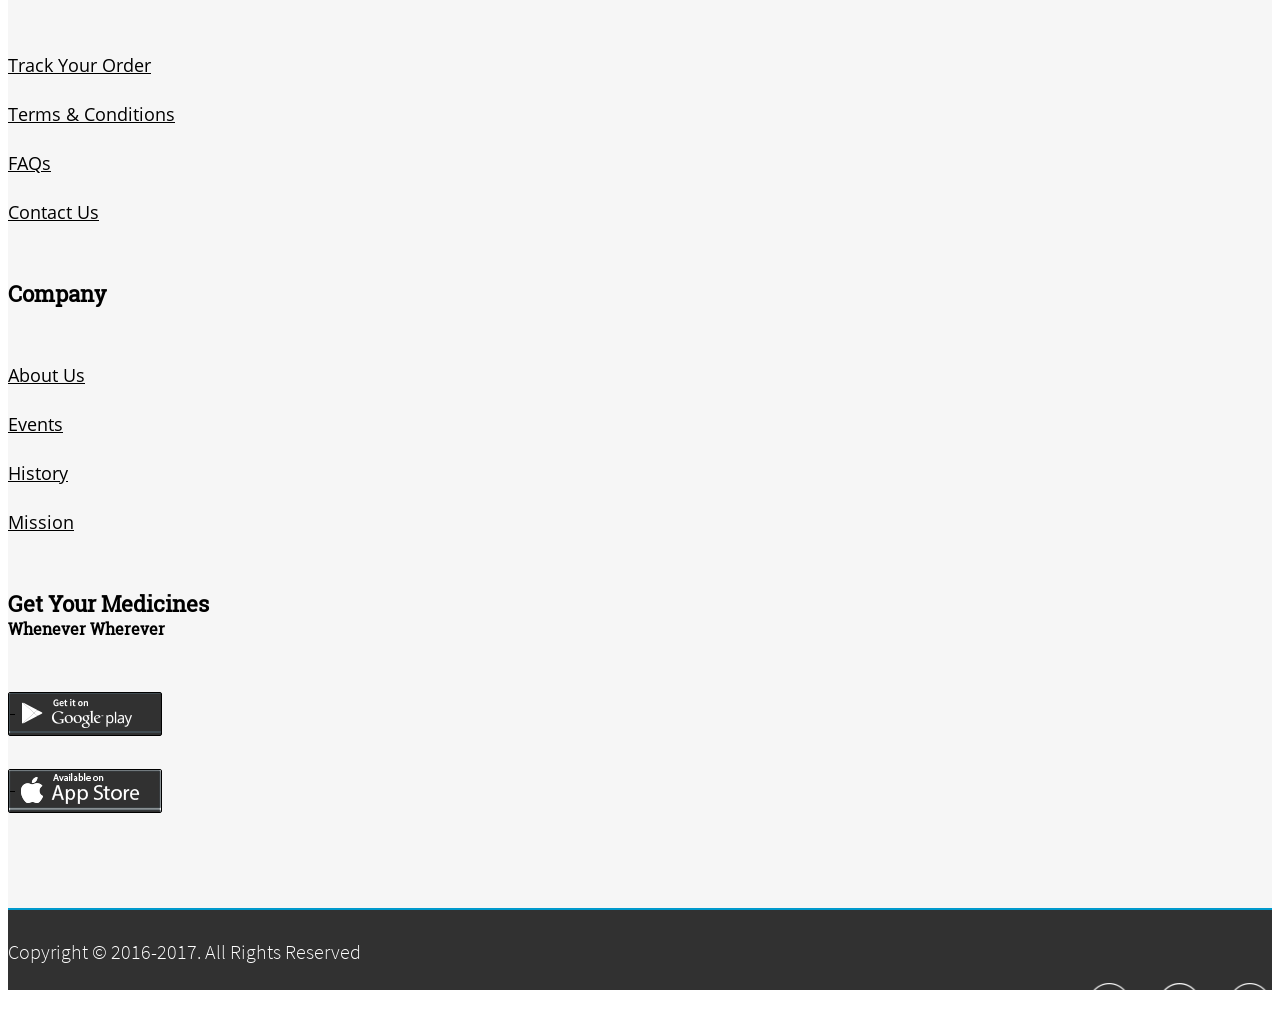
==== commit 2af6371e: "Responsiveness" ====
--- a/index.html
+++ b/index.html
@@ -44,7 +44,7 @@
 				<li role="separator" class="divider"></li>
 				<li><a href="JavaScript:;">Separated link</a></li>
 				<li role="separator" class="divider"></li>
-				<li><a href="JavaScript:;">One more separated link</a></li>
+				<li><a href="JavaScript:;">One more  link</a></li>
 			</ul>
 		</li>
 		<li><a href="JavaScript:;">Login</a></li>
@@ -53,6 +53,7 @@
 	</div><!-- /.navbar-collapse -->
 	</div><!-- /.container-fluid -->
 </nav>
+<div class="clearfix"></div>
 <header class="header ">
 	<h1 class="header_title text-center">Welcome to Pakistan’s Most Convenient Pharmacy</h1>
 	<p class="header_desc text-center">A first of its kind, most trusted Pharmacy since 1995</p>
@@ -327,19 +328,19 @@
 <section class="company">
 	<h2 class="hidden">Company Info</h2>
 	<div class="container">
-		<article class="col-sm-3 company_info">
+		<article class="col-sm-3 col-xs-6 company_info">
 			<img src="assets/images/ico_stories.png" class="img-responsive company_info_img" alt="STORES">
 			<h3 class="h2 company_info_h">42 <small class="text-upper company_info_h_small">STORES </small></h3>
 		</article>
-		<article class="col-sm-3 company_info">
+		<article class="col-sm-3 col-xs-6 company_info">
 			<img src="assets/images/ico_cust.png" class="img-responsive company_info_img" alt="CUSTOMERS">
 			<h3 class="h2 company_info_h">600k <small class="text-upper company_info_h_small">CUSTOMERS </small></h3>
 		</article>
-		<article class="col-sm-3 company_info">
+		<article class="col-sm-3 col-xs-6 company_info">
 			<img src="assets/images/ico_cities.png" class="img-responsive company_info_img" alt="CITIES">
 			<h3 class="h2 company_info_h">5 <small class="text-upper company_info_h_small">CITIES </small></h3>
 		</article>
-		<article class="col-sm-3 company_info">
+		<article class="col-sm-3 col-xs-6 company_info">
 			<img src="assets/images/ico_emp.png" class="img-responsive company_info_img" alt="EMPLOYEES">
 			<h3 class="h2 company_info_h">500+ <small class="text-upper company_info_h_small">EMPLOYEES </small></h3>
 		</article>
@@ -347,8 +348,8 @@
 </section>
 <div class="ourSer">
 	<div class="container">
-		<div class="col-sm-7"> &nbsp; </div>
-		<div class="col-sm-5 pd-0">
+		<div class="col-sm-7 ourSer_contentBox--space"> &nbsp; </div>
+		<div class="col-sm-5 pd-0 ourSer_contentBox">
 			<section>
 				<h2 class="ourSer_h">
 				Our Services
--- a/assets/css/styles.css
+++ b/assets/css/styles.css
@@ -299,6 +299,12 @@
 
 .navbar-nav li>a {
     padding: 39px 20px;
+}
+.navbar-nav li li>a {
+    padding-top: 0;
+    padding-bottom: 0;
+    margin-bottom: 10px;
+    font-size: 14px;
 }
 .navbar-default .navbar-nav>li>a {
     color: #000;
@@ -738,7 +744,61 @@
 
 
 /* Media screens for Responsiveness */
-@media screen and (max-width: 1070px) {
+@media screen and (max-width: 1200px) {
+
+.ourSer {   
+    background-position: 50% 0px;
+    background-size: cover;
+}
+h2, .h2 {
+    font-size: 45px;
+}
+.ourSer_des {
+    margin-right: 0;
+    font-size: 16px;
+}
+.testimonial {
+    font-size: 16px;
+    box-shadow: none;
+}
+
+.ourSer_h3 {
+    font-size: 22px;
+}
+
+
+
+.adv_h {
+    font-size: 29px;
+}
+.adv_sm {
+    font-size: 27px;
+}
+
+.adv_h5 {
+    font-size: 18px;
+    line-height: 1.3;
+}
+
+
+.advArticle {
+    padding-right: 0;
+}
+
+.advArticle .col-sm-3 {
+    padding: 0 2px;
+}
+
+
+.adv_sm {
+    font-size: 27px;
+}
+
+.advArticle>div:first-child .adv_h5 {
+    margin-bottom: 9px;
+}
+}
+@media screen and (max-width: 992px) {
 
 .header_title {
     font-size: 30px;
@@ -746,44 +806,424 @@
 .header_desc {
     font-size: 21px;
     }
-.ourSer {   
-    background-position: 50% 0px;
-    background-size: cover;
-}
-h2, .h2 {
-    font-size: 45px;
-}
-.ourSer_des {
-    margin-right: 0;
-    font-size: 16px;
-}
-.testimonial {
-    font-size: 16px;
-    box-shadow: none;
-}
-}
-@media screen and (max-width: 992px) {
-.ourSer_h3 {
-    font-size: 21px
-}
-.adv_h5 {
-    font-size: 12px;
-}
-.adv_sm {
-    font-size: 24px;
-}
-.ourSer_h3 {
-    font-size: 21px;
-}
-
-.adv_h {
-    font-size: 29px;
-}
+
 .sec_article_a {
     display: block;
     padding: 0;
     padding-top: 10px;
     padding-bottom: 10px;
 }
-
+.wd_col_2 {
+    width: 13%;
+}
+.wd_col_3 {
+    width: 17%;
+}
+.searchMed {
+    font-size: 20px;
+}
+.sec_article {
+    min-height: 170px;
+    font-size: 18px;
+}
+
+/* our services */
+.ourSer_contentBox--space {
+    max-width: 49%;
+}
+
+.ourSer_contentBox {
+    width: 51%;
+}
+
+.ourSer {
+    background-position: 57% 0px;
+}
+.ourSer_h3 {
+    font-size: 21px;
+}
+
+.ourSer_h3 {
+    font-size: 21px
+}
+
+/* Advertise */
+.adv_h5 {
+    font-size: 12px;
+}
+.adv_sm {
+    font-size: 20px;
+}
+
+
+/* How it Works  */
+
+.hiw_article_h {
+    font-size: 18px;
+    }
+.footer_bottom_p {
+    font-size: 18px;
+}
+.hiw_article {
+    min-height: 128px;
+    margin-bottom: 45px;
+    margin-top: 50px;
+}
+.hiw_article:after {
+    right: -8%;
+}
+
+
+/* Advantages */
+.adv_p {
+    font-size: 15px;
+}
+}
+
+
+@media screen and (max-width: 992px) {
+
+/* How it Works  */
+
+
+.hiw_article {
+    min-height: 142px;
+}
+}
+
+
+@media screen and (max-width: 767px) {
+
+h2, .h2 {
+    font-size: 35px;
+}
+
+
+body {
+    font-size: 13px;
+}
+
+/* Navigation Bar */
+.navbar {
+    height: 45px;
+    z-index: 9;
+}
+
+.navbar-brand {
+    padding: initial;
+    padding-top: 10px;
+}
+
+[alt="logo"] {
+    max-width: 79%;
+}
+
+.navbar-brand {
+    width: initial;
+    display: inline-block;
+}
+
+.navbar-default .navbar-toggle {
+    margin-top: 9px;
+    border-color: #0d8fc4;
+}
+
+.icon-bar {
+    background: #0D8FC4 !important;
+}
+.navbar-default .navbar-collapse {
+    background: #0d8fc4;
+    border-top: 1px solid #ea0a0a;
+    border-bottom: 1px solid #ea0a0a;
+}
+
+.navbar-default .navbar-nav>li>a {
+    color: white;
+    padding: 10px 25px;
+}
+
+.navbar-default .navbar-nav .open .dropdown-menu>li>a {
+    color: white;
+    padding-left: 38px;
+}
+
+
+/* footer */
+.adv_h5_img {
+    float: none;
+    display: block;
+    margin-right: initial;
+    margin-left: 0;
+}
+
+h3.adv_h5 {
+    text-align: left;
+}
+
+
+article.advArticle.col-sm-8 {
+    padding-left: 27px;
+}
+
+.Adv {
+    padding: 40px 0px;
+}
+
+.hiw_p {
+    margin-bottom: -10px;
+}
+
+.footer_h {
+    margin-top: 5px;
+    margin-bottom: 20px;
+}
+
+.footer_link {
+    margin-bottom: 10px;
+}
+
+.footer_ul>li:last-child>a {
+    margin-bottom: 0;
+}
+
+.footer_main .ico_btnz {
+    margin-bottom: 10px;
+}
+
+.footer_bottom {
+    height: initial;
+    text-align: center;
+}
+
+.footer_btm_ul {
+    margin-bottom: 10px;
+    margin-top: 5px;
+}
+
+.footer_btm_ul>li {
+    display: inline-block;
+    float: none;
+    margin-left: 10px;
+}
+
+.footer_bottom_p {
+    padding-top: 10px;
+    font-size: 16px;
+}
+/* header */
+
+
+.header_title {
+    margin-top: 48px;
+    font-size: 16px;
+}
+.header_desc {
+    font-size: 14px;
+    margin-bottom: 20px;
+}
+
+
+
+.searchBar {
+    height: 50px;
+    font-size: 20px;
+}
+
+
+.searchMed_outer--show .searchMed_outer {
+    top: 50px;
+}
+
+.text-left.wd_col_link {
+    margin-top: 2px;
+}
+
+.searchMed {
+    font-size: 11px;
+}
+
+.searchMed_desc {
+    line-height: 1;
+}
+
+.calculate_ele {
+    height: 29px;
+    width: 19px;
+    font-weight: bold;
+}
+
+.btn_default {
+    height: 25px;
+    margin-top: 3px;
+    width: 82px;
+    font-size: 11px;
+}
+
+.wd_row {
+    height: 51px;
+}
+
+.searchMed_outer--show .searchMed_outer {
+    padding-top: 5px;
+}
+.upDis_img {
+    max-width: 42px;
+    margin-top: 10px;
+    margin-bottom: 10px;
+}
+
+
+.upDis {
+    height: 135px;
+    width: 135px;
+    font-size: 15px;
+}
+
+.upDis_img {
+    max-width: 42px;
+    margin-top: 10px;
+    margin-bottom: 10px;
+}
+
+.header {
+    height: 370px;
+}
+
+.searchMed {
+    height: 171px;
+}
+
+
+
+
+.secCat {
+    padding: 5px 0px;
+}
+
+.secCat_all {
+    margin-top: 30px;
+}
+
+.sec_article {
+    min-height: 153px;
+    font-size: 16px;
+}
+
+.sec_article_h {
+    min-height: initial;
+}
+
+.h2.company_info_h {
+    margin-top: 0;
+    margin-bottom: 30px;
+}
+
+.ourSer {
+    background-position: 64% 0px;
+    background-image: none;
+    padding: 0px;
+}
+
+.ourSer_contentBox {
+    width: initial;
+}
+
+.ourSer_p {
+    margin-bottom: 45px;
+    padding: 0;
+}
+
+.ourSer {
+    background-position: 64% 0px;
+    background-image: none;
+    padding: 0px;
+}
+
+.ourSer_contentBox {
+    width: initial;
+}
+
+.ourSer_p {
+    margin-bottom: 45px;
+    padding: 0;
+}
+
+.owl-carousel .owl-item img {
+    max-width: 122px;
+}
+
+.testimonial {
+    font-size: inherit;
+}
+
+blockquote:after {position: relative;top: 8px;}
+
+.owl-dots {
+    bottom: 18px;
+}
+.company {
+    padding: 10px 0;
+}
+.testimonial {
+    margin-top: 10px;
+    margin-bottom: 10px;
+}
+.testimonial_h {
+    font-size: 13px;
+}
+.Adv {
+    padding: 40px 0px;
+}
+.hiw_p {
+    margin-bottom: -10px;
+}
+.advArticle .col-sm-3 {
+    width: 50%;
+    float: left;
+}
+.hiw_article:after {
+    right: 0;
+    left: 0;
+    transform: rotate(90deg);
+    top: initial;
+    bottom: -28px;
+}
+}
+
+@media screen and (max-width: 415px) {
+.header_desc {
+    font-size: 12px;
+}
+.searchMed {
+    font-size: 9px;
+}
+
+.searchMed_desc {
+    font-size: 10px;
+}
+
+.wd_col_2 {
+    width: 11%;
+}
+
+.wd_col_3 {
+    width: 14%;
+}
+
+.wd_col_1 {
+    width: 27%;
+}
+
+.btn_default {
+    width: 50px;
+    padding: 0;
+}
+
+.wd_col_4 {
+    width: 28%;
+}
+
+.calculate_ele {
+    width: 20px;
+}
 }
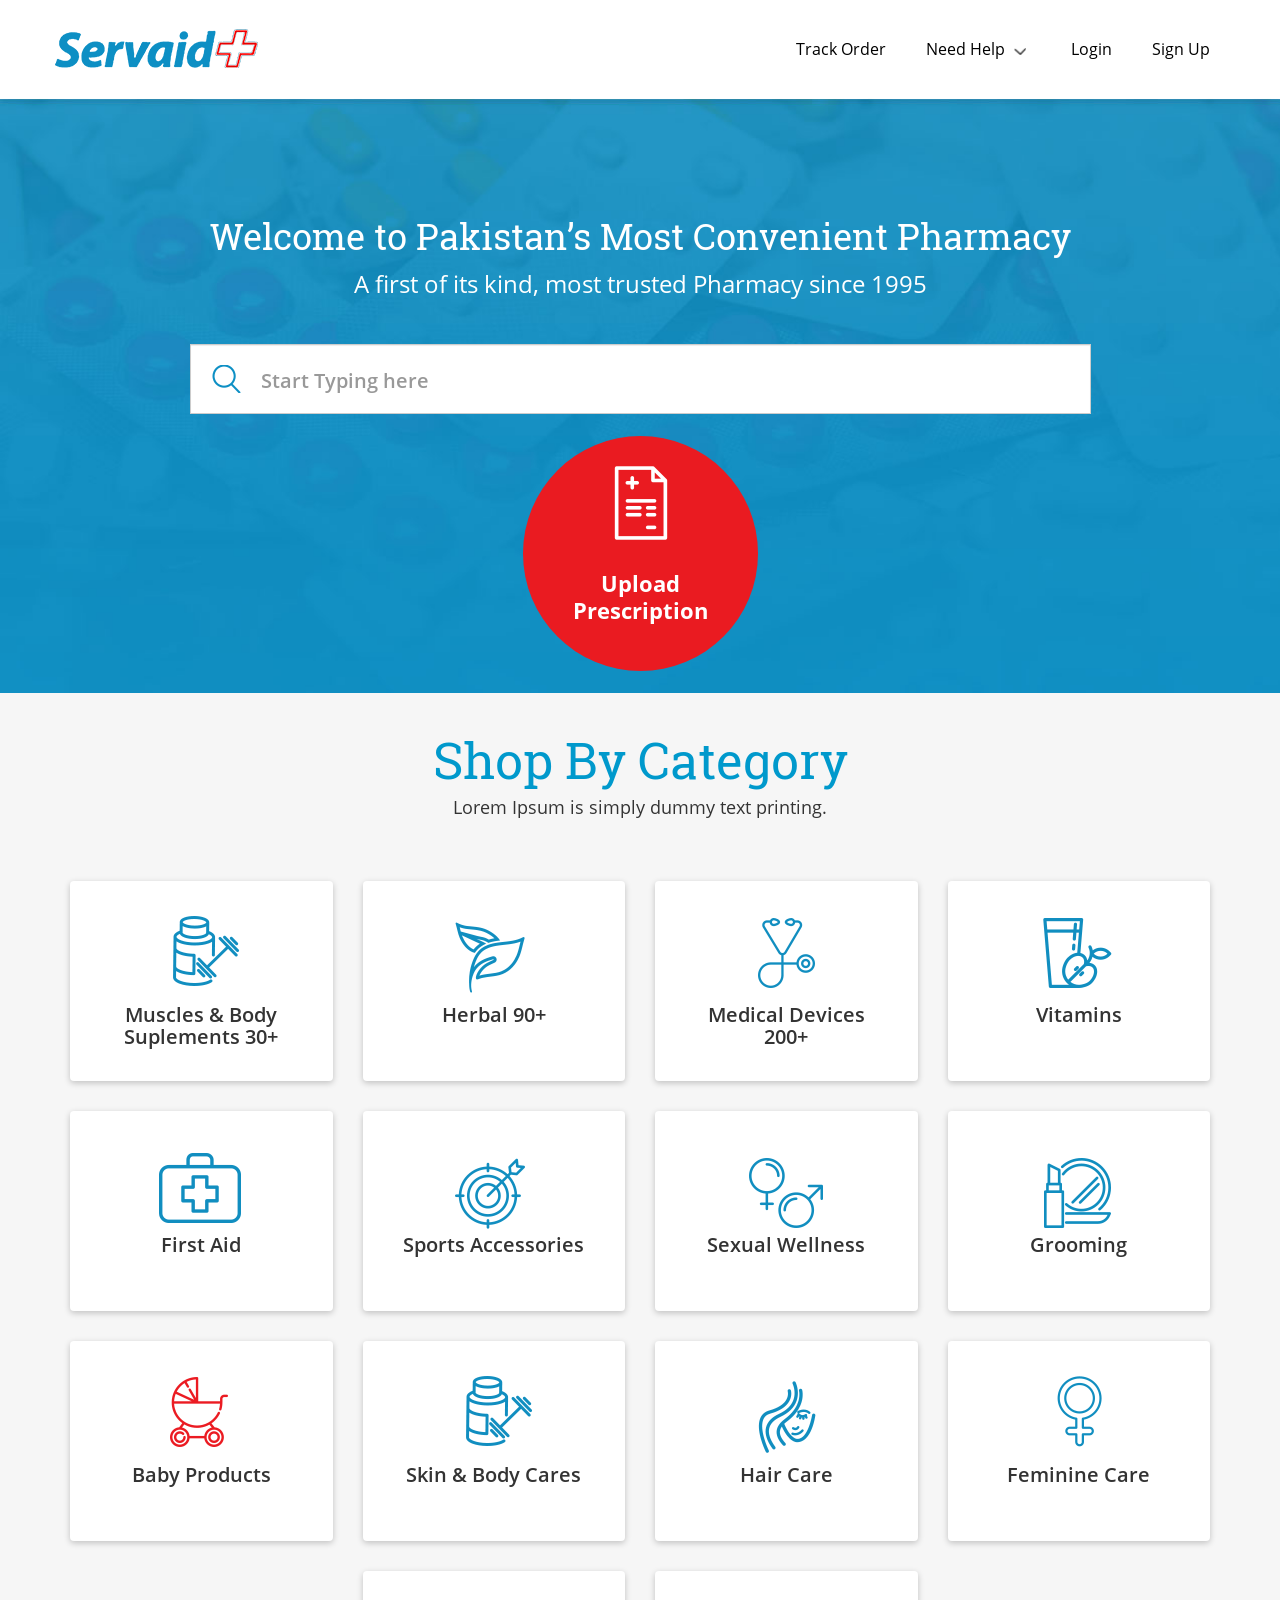
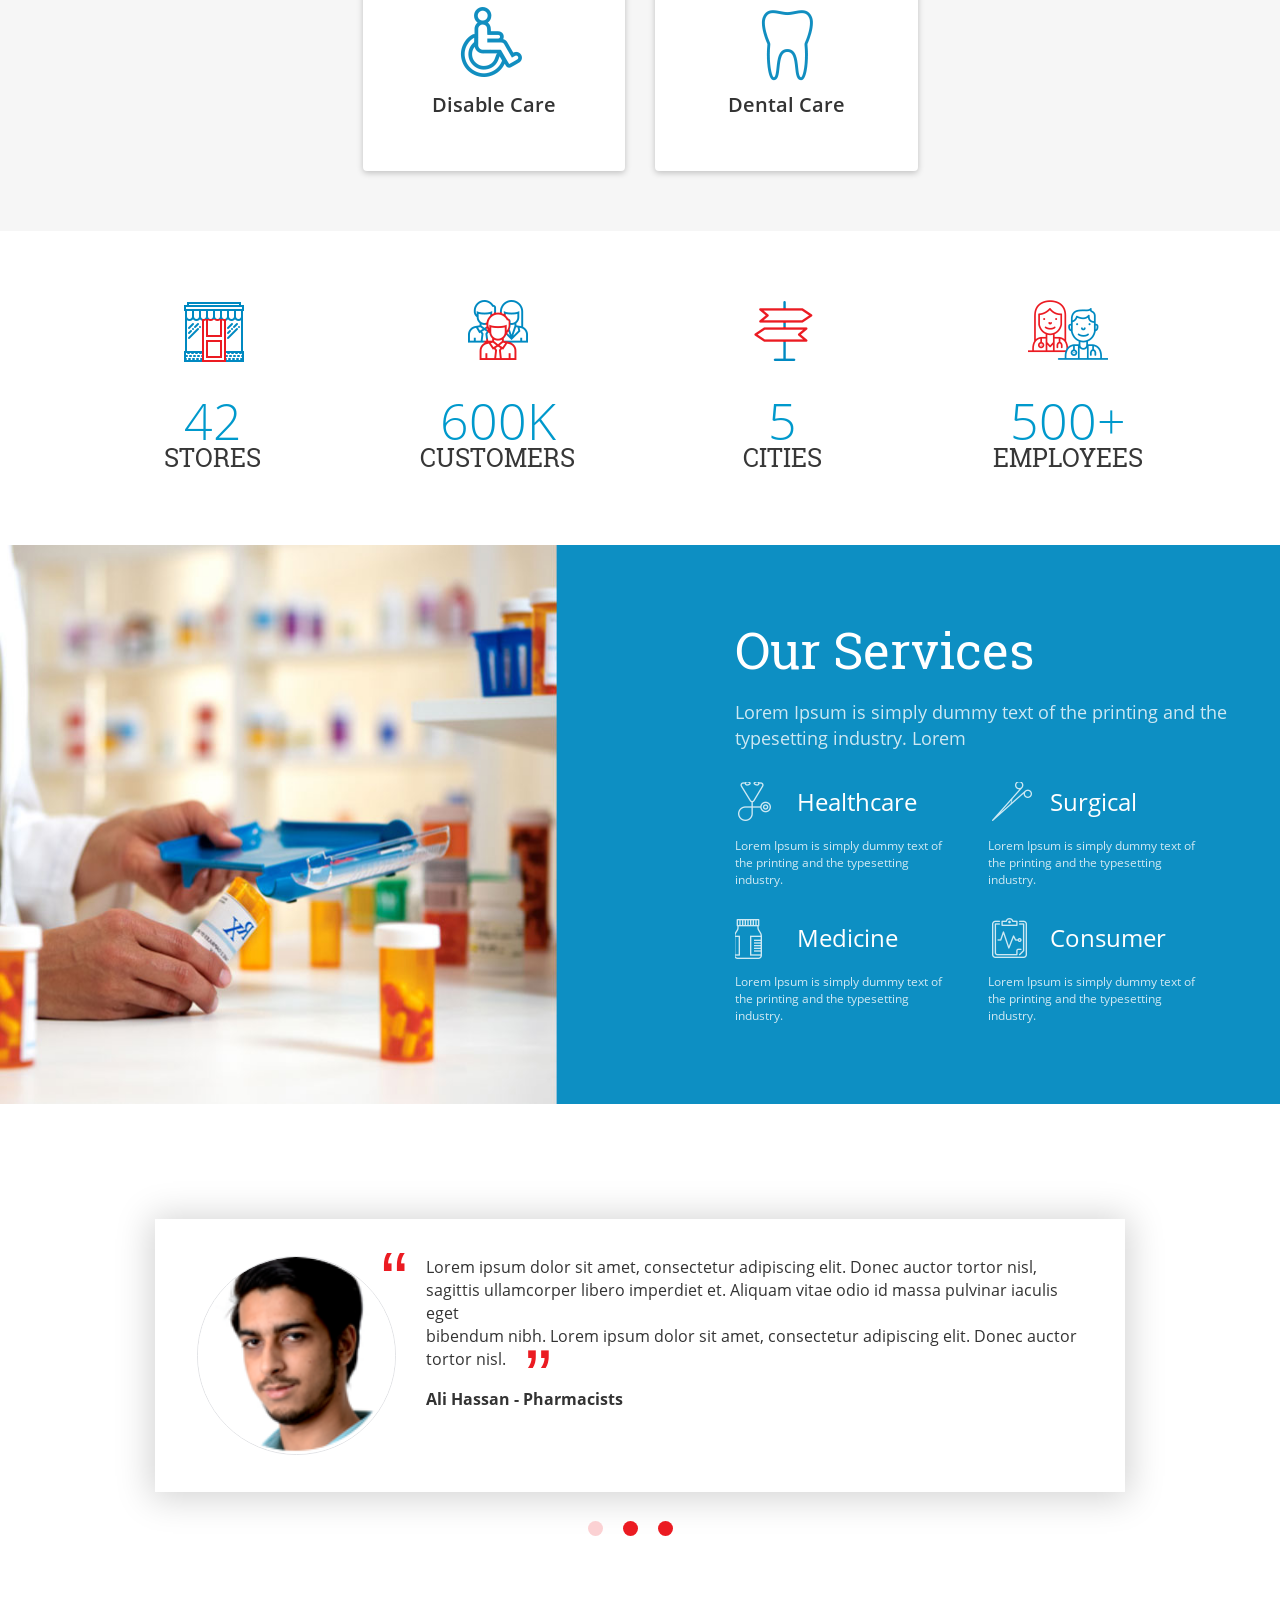
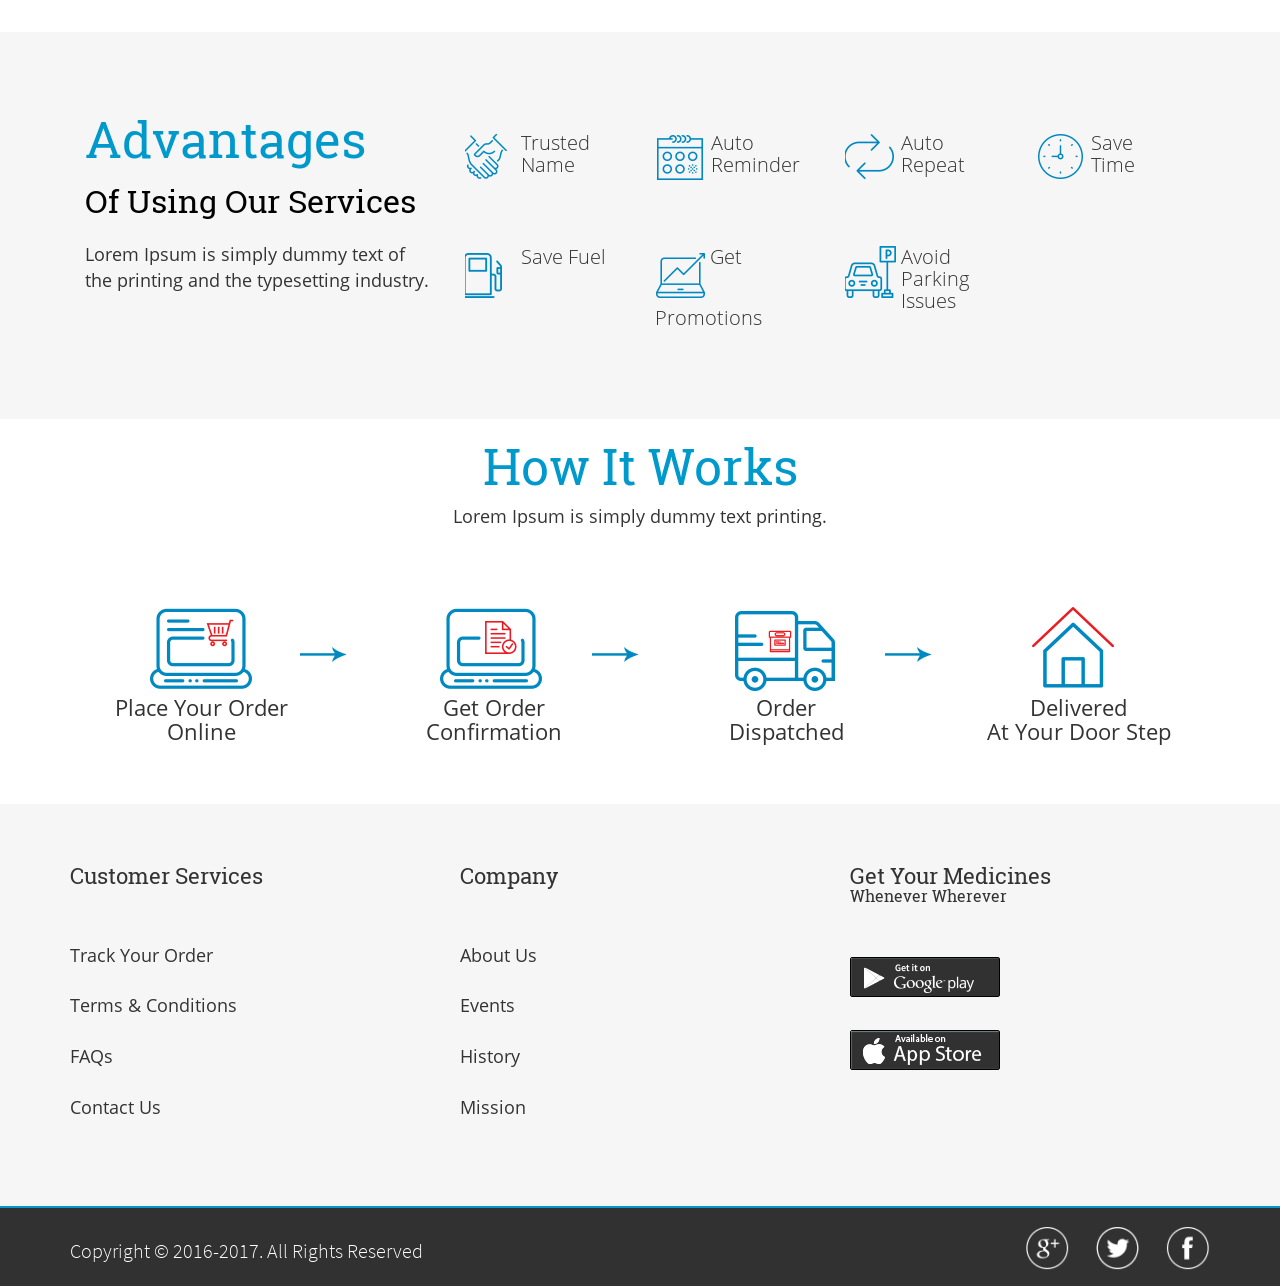
==== commit 3b56d2ac: "Responsiveness" ====
--- a/index.html
+++ b/index.html
@@ -7,10 +7,16 @@
 <title>Servaid | Home</title>
 <!-- Bootstrap -->
 <link href="assets/css/bootstrap.min.css" rel="stylesheet">
+
+<!-- Slider Plugin  -->
+<link rel="stylesheet" href="assets/plugins/OwlCarousel/owl.theme.default.min.css">
+<link rel="stylesheet" href="assets/plugins/OwlCarousel/owl.carousel.min.css">
+
 <!-- Theme Styles -->
 <link rel="stylesheet" href="assets/css/styles.css">
-<link rel="stylesheet" href="assets/plugins/OwlCarousel/owl.theme.default.min.css">
-<link rel="stylesheet" href="assets/plugins/OwlCarousel/owl.carousel.min.css">
+<link rel="stylesheet" href="assets/css/responsive.css">
+
+
 <!-- HTML5 shim and Respond.js for IE8 support of HTML5 elements and media queries -->
 <!-- WARNING: Respond.js doesn't work if you view the page via file:// -->
 <!--[if lt IE 9]>
@@ -19,20 +25,21 @@
 <![endif]-->
 </head>
 <body>
+<!-- Main Navigation Bar -->
 <nav class="navbar navbar-default bg-white">
-<div class="container">
-<!-- Brand and toggle get grouped for better mobile display -->
-<div class="navbar-header">
-	<button type="button" class="navbar-toggle collapsed" data-toggle="collapse" data-target="#bs-example-navbar-collapse-1" aria-expanded="false">
-	<span class="sr-only">Toggle navigation</span>
-	<span class="icon-bar"></span>
-	<span class="icon-bar"></span>
-	<span class="icon-bar"></span>
-	</button>
-	<a class="navbar-brand" href="index.html"><img src="assets/images/logo.png" alt="logo" class="img-responsive"></a>
-</div>
-<!-- Collect the nav links, forms, and other content for toggling -->
-<div class="collapse navbar-collapse" id="bs-example-navbar-collapse-1">
+	<div class="container">
+	<!-- Brand and toggle get grouped for better mobile display -->
+	<div class="navbar-header">
+		<button type="button" class="navbar-toggle collapsed" data-toggle="collapse" data-target="#bs-example-navbar-collapse-1" aria-expanded="false">
+		<span class="sr-only">Toggle navigation</span>
+		<span class="icon-bar"></span>
+		<span class="icon-bar"></span>
+		<span class="icon-bar"></span>
+		</button>
+		<a class="navbar-brand" href="index.html"><img src="assets/images/logo.png" alt="logo" class="img-responsive"></a>
+	</div>
+	<!-- Collect the nav links, forms, and other content for toggling -->
+	<div class="collapse navbar-collapse" id="bs-example-navbar-collapse-1">
 	<ul class="nav navbar-nav navbar-right">
 		<li><a href="JavaScript:;">Track Order</a></li>
 		<li class="dropdown">
@@ -54,6 +61,9 @@
 	</div><!-- /.container-fluid -->
 </nav>
 <div class="clearfix"></div>
+
+<!-- ##END Main Navigation Bar -->
+<!-- Header Area -->
 <header class="header ">
 	<h1 class="header_title text-center">Welcome to Pakistan’s Most Convenient Pharmacy</h1>
 	<p class="header_desc text-center">A first of its kind, most trusted Pharmacy since 1995</p>
@@ -193,6 +203,9 @@
 		</div>
 	</div>
 </header>
+<!-- ##END Header Area -->
+
+<!-- Section Shop By Category -->
 <section class="text-center bg-grey secCat">
 	<h2 class="text-blue secCat_h">Shop By Category</h2>
 	<p class="secCat_p">Lorem Ipsum is simply dummy text printing.</p>
@@ -325,6 +338,9 @@
 		</div>
 	</div>
 </section>
+<!-- ##END Section Shop By Category -->
+
+<!-- Section Company Info -->
 <section class="company">
 	<h2 class="hidden">Company Info</h2>
 	<div class="container">
@@ -346,6 +362,9 @@
 		</article>
 	</div>
 </section>
+<!-- ##END Section Company Info -->
+
+<!-- Section Our Services -->
 <div class="ourSer">
 	<div class="container">
 		<div class="col-sm-7 ourSer_contentBox--space"> &nbsp; </div>
@@ -403,6 +422,9 @@
 		<div class="clearfix"></div>
 	</div>
 </div>
+<!-- ##END Section Our Services -->
+
+<!-- Section Testimonial -->
 <div class="container">
 	<div class="owl-carousel">
 			<div class="row testimonial">
@@ -445,6 +467,10 @@
 			</div>
 	</div>
 </div>
+<!-- ##END Testimonial -->
+
+
+<!-- Section Advantages -->
 <div class="Adv bg-grey">
 	<div class="container">
 		<article class="adv_article col-sm-4">
@@ -480,6 +506,9 @@
 		</article>
 	</div>
 </div>
+<!-- ##END Advantages -->
+
+<!-- Section How it Works -->
 <section class="hiw text-center">
 	<h2 class="text-blue hiw_h">How it Works </h2>
 	<p class="hiw_p">Lorem Ipsum is simply dummy text printing.</p>
@@ -504,6 +533,9 @@
 		</div>
 	</div>
 </section>
+<!-- ##END How it Works -->
+
+<!-- Footer -->
 <footer class="footer bg-grey">
 	<div class="container">
 		<div class="row footer_main">
@@ -557,11 +589,14 @@
 		</div>
 	</div>
 </footer>
-<!-- jQuery (necessary for Bootstrap's JavaScript plugins) -->
-<script src="https://ajax.googleapis.com/ajax/libs/jquery/1.12.4/jquery.min.js"></script>
-<!-- Include all compiled plugins (below), or include individual files as needed -->
+<!-- ##END Footer -->
+
+<!-- JavaScript Files -->
+<script src="assets/js/jquery.min.js"></script>
 <script src="assets/js/bootstrap.min.js"></script>
+<!-- Plugins Files -->
 <script src="assets/plugins/OwlCarousel/owl.carousel.min.js"></script>
+<!-- Main Custon Theme JS -->
 <script src="assets/js/main.js"></script>
 </body>
 </html>
--- a/assets/css/styles.css
+++ b/assets/css/styles.css
@@ -28,17 +28,7 @@
     src: url("../fonts/Source_Sans_Pro/SourceSansPro-Light.ttf") format('truetype');
 }
 
-
-
-
-
-
-
-
-
-
 /* best tag resets according to PSD */
-
 body {
     background: white;
     font-family: 'OpenSans';
@@ -211,8 +201,6 @@
     outline: none;
 }
 
-
-
 /* Layouts */
 .secCat {
     overflow: hidden;
@@ -276,7 +264,8 @@
 }
 .sec_article {
     background: #fff;
-    box-shadow: 0px 2px 6px 0px #00000038;
+    -webkit-box-shadow: 0px 2px 6px 0px #00000038;
+            box-shadow: 0px 2px 6px 0px #00000038;
     border: 1px solid transparent;
     border-radius: 4px;
     min-height: 200px;
@@ -290,13 +279,14 @@
     margin: auto;
     margin-top: 115px;
     margin-bottom: 140px;
-    box-shadow: 0px 2px 34px 4px #0000002e;
+    -webkit-box-shadow: 0px 2px 34px 4px #0000002e;
+            box-shadow: 0px 2px 34px 4px #0000002e;
     padding: 37px 27px;
     font-size: 16px;
 }
+
+
 /* Navigation bar*/
-
-
 .navbar-nav li>a {
     padding: 39px 20px;
 }
@@ -325,7 +315,6 @@
 }
 
 /* Header */
-
 .header_title {
     font-size: 36px;
     margin-top: 120px;
@@ -333,9 +322,7 @@
     margin-bottom: 13px;
 }
 
-
 /* Header Search */
-
 .searchForm {
     overflow: hidden;
     max-width: 901px;
@@ -358,6 +345,24 @@
     height: 70px;
     padding-left: 70px;
     font-size: 22px;
+}
+
+
+
+.searchBar::-webkit-input-placeholder {
+    font-size: 20px;
+}
+
+
+
+.searchBar:-ms-input-placeholder {
+    font-size: 20px;
+}
+
+
+
+.searchBar::-ms-input-placeholder {
+    font-size: 20px;
 }
 
 
@@ -414,7 +419,6 @@
     padding-top: 10px;
     background: #fff;
     -webkit-box-shadow: inset 0px 1px 10px 0px #ccc;
-    -moz-box-shadow: inset 0px 1px 10px 0px #ccc;
     box-shadow: inset 0px 1px 10px 0px #ccc;
     position: absolute;
     width: 100%;
@@ -422,6 +426,7 @@
     right: 0;
     opacity: 0;
     top: -100%;
+    -webkit-transition: all 0s;
     transition: all 0s;
 }
 .searchForm.searchMed_outer--show {
@@ -430,8 +435,10 @@
 .searchMed_outer--show .searchMed_outer {
     opacity: 1;
     top: 70px;
+    -webkit-transition: all 0.4s;
     transition: all 0.4s;
 }
+
 /* Footer */
 .footer_main {
     overflow: hidden;
@@ -652,8 +659,6 @@
 
 
 /* Advantages */
-
-
 .Adv {
     padding: 80px 0;
 }
@@ -724,7 +729,6 @@
     right: 0;
 }
 
-
 /* helping classes */
 .bg-grey {
     background: #f6f6f6;
@@ -739,491 +743,3 @@
 .pd-0 {
     padding: 0;
 }
-
-
-
-
-/* Media screens for Responsiveness */
-@media screen and (max-width: 1200px) {
-
-.ourSer {   
-    background-position: 50% 0px;
-    background-size: cover;
-}
-h2, .h2 {
-    font-size: 45px;
-}
-.ourSer_des {
-    margin-right: 0;
-    font-size: 16px;
-}
-.testimonial {
-    font-size: 16px;
-    box-shadow: none;
-}
-
-.ourSer_h3 {
-    font-size: 22px;
-}
-
-
-
-.adv_h {
-    font-size: 29px;
-}
-.adv_sm {
-    font-size: 27px;
-}
-
-.adv_h5 {
-    font-size: 18px;
-    line-height: 1.3;
-}
-
-
-.advArticle {
-    padding-right: 0;
-}
-
-.advArticle .col-sm-3 {
-    padding: 0 2px;
-}
-
-
-.adv_sm {
-    font-size: 27px;
-}
-
-.advArticle>div:first-child .adv_h5 {
-    margin-bottom: 9px;
-}
-}
-@media screen and (max-width: 992px) {
-
-.header_title {
-    font-size: 30px;
-}
-.header_desc {
-    font-size: 21px;
-    }
-
-.sec_article_a {
-    display: block;
-    padding: 0;
-    padding-top: 10px;
-    padding-bottom: 10px;
-}
-.wd_col_2 {
-    width: 13%;
-}
-.wd_col_3 {
-    width: 17%;
-}
-.searchMed {
-    font-size: 20px;
-}
-.sec_article {
-    min-height: 170px;
-    font-size: 18px;
-}
-
-/* our services */
-.ourSer_contentBox--space {
-    max-width: 49%;
-}
-
-.ourSer_contentBox {
-    width: 51%;
-}
-
-.ourSer {
-    background-position: 57% 0px;
-}
-.ourSer_h3 {
-    font-size: 21px;
-}
-
-.ourSer_h3 {
-    font-size: 21px
-}
-
-/* Advertise */
-.adv_h5 {
-    font-size: 12px;
-}
-.adv_sm {
-    font-size: 20px;
-}
-
-
-/* How it Works  */
-
-.hiw_article_h {
-    font-size: 18px;
-    }
-.footer_bottom_p {
-    font-size: 18px;
-}
-.hiw_article {
-    min-height: 128px;
-    margin-bottom: 45px;
-    margin-top: 50px;
-}
-.hiw_article:after {
-    right: -8%;
-}
-
-
-/* Advantages */
-.adv_p {
-    font-size: 15px;
-}
-}
-
-
-@media screen and (max-width: 992px) {
-
-/* How it Works  */
-
-
-.hiw_article {
-    min-height: 142px;
-}
-}
-
-
-@media screen and (max-width: 767px) {
-
-h2, .h2 {
-    font-size: 35px;
-}
-
-
-body {
-    font-size: 13px;
-}
-
-/* Navigation Bar */
-.navbar {
-    height: 45px;
-    z-index: 9;
-}
-
-.navbar-brand {
-    padding: initial;
-    padding-top: 10px;
-}
-
-[alt="logo"] {
-    max-width: 79%;
-}
-
-.navbar-brand {
-    width: initial;
-    display: inline-block;
-}
-
-.navbar-default .navbar-toggle {
-    margin-top: 9px;
-    border-color: #0d8fc4;
-}
-
-.icon-bar {
-    background: #0D8FC4 !important;
-}
-.navbar-default .navbar-collapse {
-    background: #0d8fc4;
-    border-top: 1px solid #ea0a0a;
-    border-bottom: 1px solid #ea0a0a;
-}
-
-.navbar-default .navbar-nav>li>a {
-    color: white;
-    padding: 10px 25px;
-}
-
-.navbar-default .navbar-nav .open .dropdown-menu>li>a {
-    color: white;
-    padding-left: 38px;
-}
-
-
-/* footer */
-.adv_h5_img {
-    float: none;
-    display: block;
-    margin-right: initial;
-    margin-left: 0;
-}
-
-h3.adv_h5 {
-    text-align: left;
-}
-
-
-article.advArticle.col-sm-8 {
-    padding-left: 27px;
-}
-
-.Adv {
-    padding: 40px 0px;
-}
-
-.hiw_p {
-    margin-bottom: -10px;
-}
-
-.footer_h {
-    margin-top: 5px;
-    margin-bottom: 20px;
-}
-
-.footer_link {
-    margin-bottom: 10px;
-}
-
-.footer_ul>li:last-child>a {
-    margin-bottom: 0;
-}
-
-.footer_main .ico_btnz {
-    margin-bottom: 10px;
-}
-
-.footer_bottom {
-    height: initial;
-    text-align: center;
-}
-
-.footer_btm_ul {
-    margin-bottom: 10px;
-    margin-top: 5px;
-}
-
-.footer_btm_ul>li {
-    display: inline-block;
-    float: none;
-    margin-left: 10px;
-}
-
-.footer_bottom_p {
-    padding-top: 10px;
-    font-size: 16px;
-}
-/* header */
-
-
-.header_title {
-    margin-top: 48px;
-    font-size: 16px;
-}
-.header_desc {
-    font-size: 14px;
-    margin-bottom: 20px;
-}
-
-
-
-.searchBar {
-    height: 50px;
-    font-size: 20px;
-}
-
-
-.searchMed_outer--show .searchMed_outer {
-    top: 50px;
-}
-
-.text-left.wd_col_link {
-    margin-top: 2px;
-}
-
-.searchMed {
-    font-size: 11px;
-}
-
-.searchMed_desc {
-    line-height: 1;
-}
-
-.calculate_ele {
-    height: 29px;
-    width: 19px;
-    font-weight: bold;
-}
-
-.btn_default {
-    height: 25px;
-    margin-top: 3px;
-    width: 82px;
-    font-size: 11px;
-}
-
-.wd_row {
-    height: 51px;
-}
-
-.searchMed_outer--show .searchMed_outer {
-    padding-top: 5px;
-}
-.upDis_img {
-    max-width: 42px;
-    margin-top: 10px;
-    margin-bottom: 10px;
-}
-
-
-.upDis {
-    height: 135px;
-    width: 135px;
-    font-size: 15px;
-}
-
-.upDis_img {
-    max-width: 42px;
-    margin-top: 10px;
-    margin-bottom: 10px;
-}
-
-.header {
-    height: 370px;
-}
-
-.searchMed {
-    height: 171px;
-}
-
-
-
-
-.secCat {
-    padding: 5px 0px;
-}
-
-.secCat_all {
-    margin-top: 30px;
-}
-
-.sec_article {
-    min-height: 153px;
-    font-size: 16px;
-}
-
-.sec_article_h {
-    min-height: initial;
-}
-
-.h2.company_info_h {
-    margin-top: 0;
-    margin-bottom: 30px;
-}
-
-.ourSer {
-    background-position: 64% 0px;
-    background-image: none;
-    padding: 0px;
-}
-
-.ourSer_contentBox {
-    width: initial;
-}
-
-.ourSer_p {
-    margin-bottom: 45px;
-    padding: 0;
-}
-
-.ourSer {
-    background-position: 64% 0px;
-    background-image: none;
-    padding: 0px;
-}
-
-.ourSer_contentBox {
-    width: initial;
-}
-
-.ourSer_p {
-    margin-bottom: 45px;
-    padding: 0;
-}
-
-.owl-carousel .owl-item img {
-    max-width: 122px;
-}
-
-.testimonial {
-    font-size: inherit;
-}
-
-blockquote:after {position: relative;top: 8px;}
-
-.owl-dots {
-    bottom: 18px;
-}
-.company {
-    padding: 10px 0;
-}
-.testimonial {
-    margin-top: 10px;
-    margin-bottom: 10px;
-}
-.testimonial_h {
-    font-size: 13px;
-}
-.Adv {
-    padding: 40px 0px;
-}
-.hiw_p {
-    margin-bottom: -10px;
-}
-.advArticle .col-sm-3 {
-    width: 50%;
-    float: left;
-}
-.hiw_article:after {
-    right: 0;
-    left: 0;
-    transform: rotate(90deg);
-    top: initial;
-    bottom: -28px;
-}
-}
-
-@media screen and (max-width: 415px) {
-.header_desc {
-    font-size: 12px;
-}
-.searchMed {
-    font-size: 9px;
-}
-
-.searchMed_desc {
-    font-size: 10px;
-}
-
-.wd_col_2 {
-    width: 11%;
-}
-
-.wd_col_3 {
-    width: 14%;
-}
-
-.wd_col_1 {
-    width: 27%;
-}
-
-.btn_default {
-    width: 50px;
-    padding: 0;
-}
-
-.wd_col_4 {
-    width: 28%;
-}
-
-.calculate_ele {
-    width: 20px;
-}
-}
--- a/assets/css/responsive.css
+++ b/assets/css/responsive.css
@@ -0,0 +1,482 @@
+
+
+/* Media screens for Responsiveness */
+@media screen and (max-width: 1200px) {
+
+    .ourSer {   
+        background-position: 50% 0px;
+        background-size: cover;
+    }
+    h2, .h2 {
+        font-size: 45px;
+    }
+    .ourSer_des {
+        margin-right: 0;
+        font-size: 16px;
+    }
+    .testimonial {
+        font-size: 16px;
+        -webkit-box-shadow: none;
+                box-shadow: none;
+    }
+
+    .ourSer_h3 {
+        font-size: 22px;
+    }
+
+    .adv_h {
+        font-size: 29px;
+    }
+    .adv_sm {
+        font-size: 27px;
+    }
+
+    .adv_h5 {
+        font-size: 18px;
+        line-height: 1.3;
+    }
+
+
+    .advArticle {
+        padding-right: 0;
+    }
+
+    .advArticle .col-sm-3 {
+        padding: 0 2px;
+    }
+
+
+    .adv_sm {
+        font-size: 27px;
+    }
+
+    .advArticle>div:first-child .adv_h5 {
+        margin-bottom: 9px;
+    }
+}
+
+
+@media screen and (max-width: 992px) {
+
+    .header_title {
+        font-size: 30px;
+    }
+    .header_desc {
+        font-size: 21px;
+        }
+
+    .sec_article_a {
+        display: block;
+        padding: 0;
+        padding-top: 10px;
+        padding-bottom: 10px;
+    }
+    .wd_col_2 {
+        width: 13%;
+    }
+    .wd_col_3 {
+        width: 17%;
+    }
+    .searchMed {
+        font-size: 20px;
+    }
+    .sec_article {
+        min-height: 170px;
+        font-size: 18px;
+    }
+
+    /* our services */
+    .ourSer_contentBox--space {
+        max-width: 49%;
+    }
+
+    .ourSer_contentBox {
+        width: 51%;
+    }
+
+    .ourSer {
+        background-position: 57% 0px;
+    }
+    .ourSer_h3 {
+        font-size: 21px;
+    }
+
+    .ourSer_h3 {
+        font-size: 21px
+    }
+
+    /* Advertise */
+    .adv_h5 {
+        font-size: 12px;
+    }
+    .adv_sm {
+        font-size: 20px;
+    }
+
+
+    /* How it Works  */
+
+    .hiw_article_h {
+        font-size: 18px;
+        }
+    .footer_bottom_p {
+        font-size: 18px;
+    }
+    .hiw_article {
+        min-height: 128px;
+        margin-bottom: 45px;
+        margin-top: 50px;
+    }
+    .hiw_article:after {
+        right: -8%;
+    }
+
+
+    /* Advantages */
+    .adv_p {
+        font-size: 15px;
+    }
+}
+
+
+@media screen and (max-width: 992px) {
+
+    /* How it Works  */
+    .hiw_article {
+        min-height: 142px;
+    }
+}
+
+
+@media screen and (max-width: 767px) {
+
+    h2, .h2 {
+        font-size: 35px;
+    }
+
+
+    body {
+        font-size: 13px;
+    }
+
+    /* Navigation Bar */
+    .navbar {
+        height: 45px;
+        z-index: 9;
+    }
+
+    .navbar-brand {
+        padding: initial;
+        padding-top: 10px;
+    }
+
+    [alt="logo"] {
+        max-width: 79%;
+    }
+
+    .navbar-brand {
+        width: initial;
+        display: inline-block;
+    }
+
+    .navbar-default .navbar-toggle {
+        margin-top: 9px;
+        border-color: #0d8fc4;
+    }
+
+    .icon-bar {
+        background: #0D8FC4 !important;
+    }
+    .navbar-default .navbar-collapse {
+        background: #0d8fc4;
+        border-top: 1px solid #ea0a0a;
+        border-bottom: 1px solid #ea0a0a;
+    }
+
+    .navbar-default .navbar-nav>li>a {
+        color: white;
+        padding: 10px 25px;
+    }
+
+    .navbar-default .navbar-nav .open .dropdown-menu>li>a {
+        color: white;
+        padding-left: 38px;
+    }
+
+
+    /* footer */
+    .adv_h5_img {
+        float: none;
+        display: block;
+        margin-right: initial;
+        margin-left: 0;
+    }
+
+    .adv_h5 {
+        text-align: left;
+    }
+
+    article.advArticle.col-sm-8 {
+        padding-left: 27px;
+    }
+
+    .Adv {
+        padding: 40px 0px;
+    }
+
+    .hiw_p {
+        margin-bottom: -10px;
+    }
+
+    .footer_h {
+        margin-top: 5px;
+        margin-bottom: 20px;
+    }
+
+    .footer_link {
+        margin-bottom: 10px;
+    }
+
+    .footer_ul>li:last-child>a {
+        margin-bottom: 0;
+    }
+
+    .footer_main .ico_btnz {
+        margin-bottom: 10px;
+    }
+
+    .footer_bottom {
+        height: initial;
+        text-align: center;
+    }
+
+    .footer_btm_ul {
+        margin-bottom: 10px;
+        margin-top: 5px;
+    }
+
+    .footer_btm_ul>li {
+        display: inline-block;
+        float: none;
+        margin-left: 10px;
+    }
+
+    .footer_bottom_p {
+        padding-top: 10px;
+        font-size: 16px;
+    }
+    /* header */
+
+
+    .header_title {
+        margin-top: 48px;
+        font-size: 16px;
+    }
+    .header_desc {
+        font-size: 14px;
+        margin-bottom: 20px;
+    }
+
+
+
+    .searchBar {
+        height: 50px;
+        font-size: 20px;
+    }
+
+
+    .searchMed_outer--show .searchMed_outer {
+        top: 50px;
+    }
+
+    .text-left.wd_col_link {
+        margin-top: 2px;
+    }
+
+    .searchMed {
+        font-size: 11px;
+    }
+
+    .searchMed_desc {
+        line-height: 1;
+    }
+
+    .calculate_ele {
+        height: 29px;
+        width: 19px;
+        font-weight: bold;
+    }
+
+    .btn_default {
+        height: 25px;
+        margin-top: 3px;
+        width: 82px;
+        font-size: 11px;
+    }
+
+    .wd_row {
+        height: 51px;
+    }
+
+    .searchMed_outer--show .searchMed_outer {
+        padding-top: 5px;
+    }
+    .upDis_img {
+        max-width: 42px;
+        margin-top: 10px;
+        margin-bottom: 10px;
+    }
+
+
+    .upDis {
+        height: 135px;
+        width: 135px;
+        font-size: 15px;
+    }
+
+    .upDis_img {
+        max-width: 42px;
+        margin-top: 10px;
+        margin-bottom: 10px;
+    }
+
+    .header {
+        height: 370px;
+    }
+
+    .searchMed {
+        height: 171px;
+    }
+
+    .secCat {
+        padding: 5px 0px;
+    }
+
+    .secCat_all {
+        margin-top: 30px;
+    }
+
+    .sec_article {
+        min-height: 153px;
+        font-size: 16px;
+    }
+
+    .sec_article_h {
+        min-height: initial;
+    }
+
+    .h2.company_info_h {
+        margin-top: 0;
+        margin-bottom: 30px;
+    }
+
+    .ourSer {
+        background-position: 64% 0px;
+        background-image: none;
+        padding: 0px;
+    }
+
+    .ourSer_contentBox {
+        width: initial;
+    }
+
+    .ourSer_p {
+        margin-bottom: 45px;
+        padding: 0;
+    }
+
+    .ourSer {
+        background-position: 64% 0px;
+        background-image: none;
+        padding: 0px;
+    }
+
+    .ourSer_contentBox {
+        width: initial;
+    }
+
+    .ourSer_p {
+        margin-bottom: 45px;
+        padding: 0;
+    }
+
+    .owl-carousel .owl-item img {
+        max-width: 122px;
+    }
+
+    .testimonial {
+        font-size: inherit;
+    }
+
+    blockquote:after {position: relative;top: 8px;}
+
+    .owl-dots {
+        bottom: 18px;
+    }
+    .company {
+        padding: 10px 0;
+    }
+    .testimonial {
+        margin-top: 10px;
+        margin-bottom: 10px;
+    }
+    .testimonial_h {
+        font-size: 13px;
+    }
+    .Adv {
+        padding: 40px 0px;
+    }
+    .hiw_p {
+        margin-bottom: -10px;
+    }
+    .advArticle .col-sm-3 {
+        width: 50%;
+        float: left;
+    }
+    .hiw_article:after {
+        right: 0;
+        left: 0;
+        -webkit-transform: rotate(90deg);
+                transform: rotate(90deg);
+        top: initial;
+        bottom: -28px;
+    }
+}
+
+@media screen and (max-width: 415px) {
+    .header_desc {
+        font-size: 12px;
+    }
+    .searchMed {
+        font-size: 9px;
+    }
+
+    .searchMed_desc {
+        font-size: 10px;
+    }
+
+    .wd_col_2 {
+        width: 11%;
+    }
+
+    .wd_col_3 {
+        width: 14%;
+    }
+
+    .wd_col_1 {
+        width: 27%;
+    }
+
+    .btn_default {
+        width: 50px;
+        padding: 0;
+    }
+
+    .wd_col_4 {
+        width: 28%;
+    }
+
+    .calculate_ele {
+        width: 20px;
+    }
+}
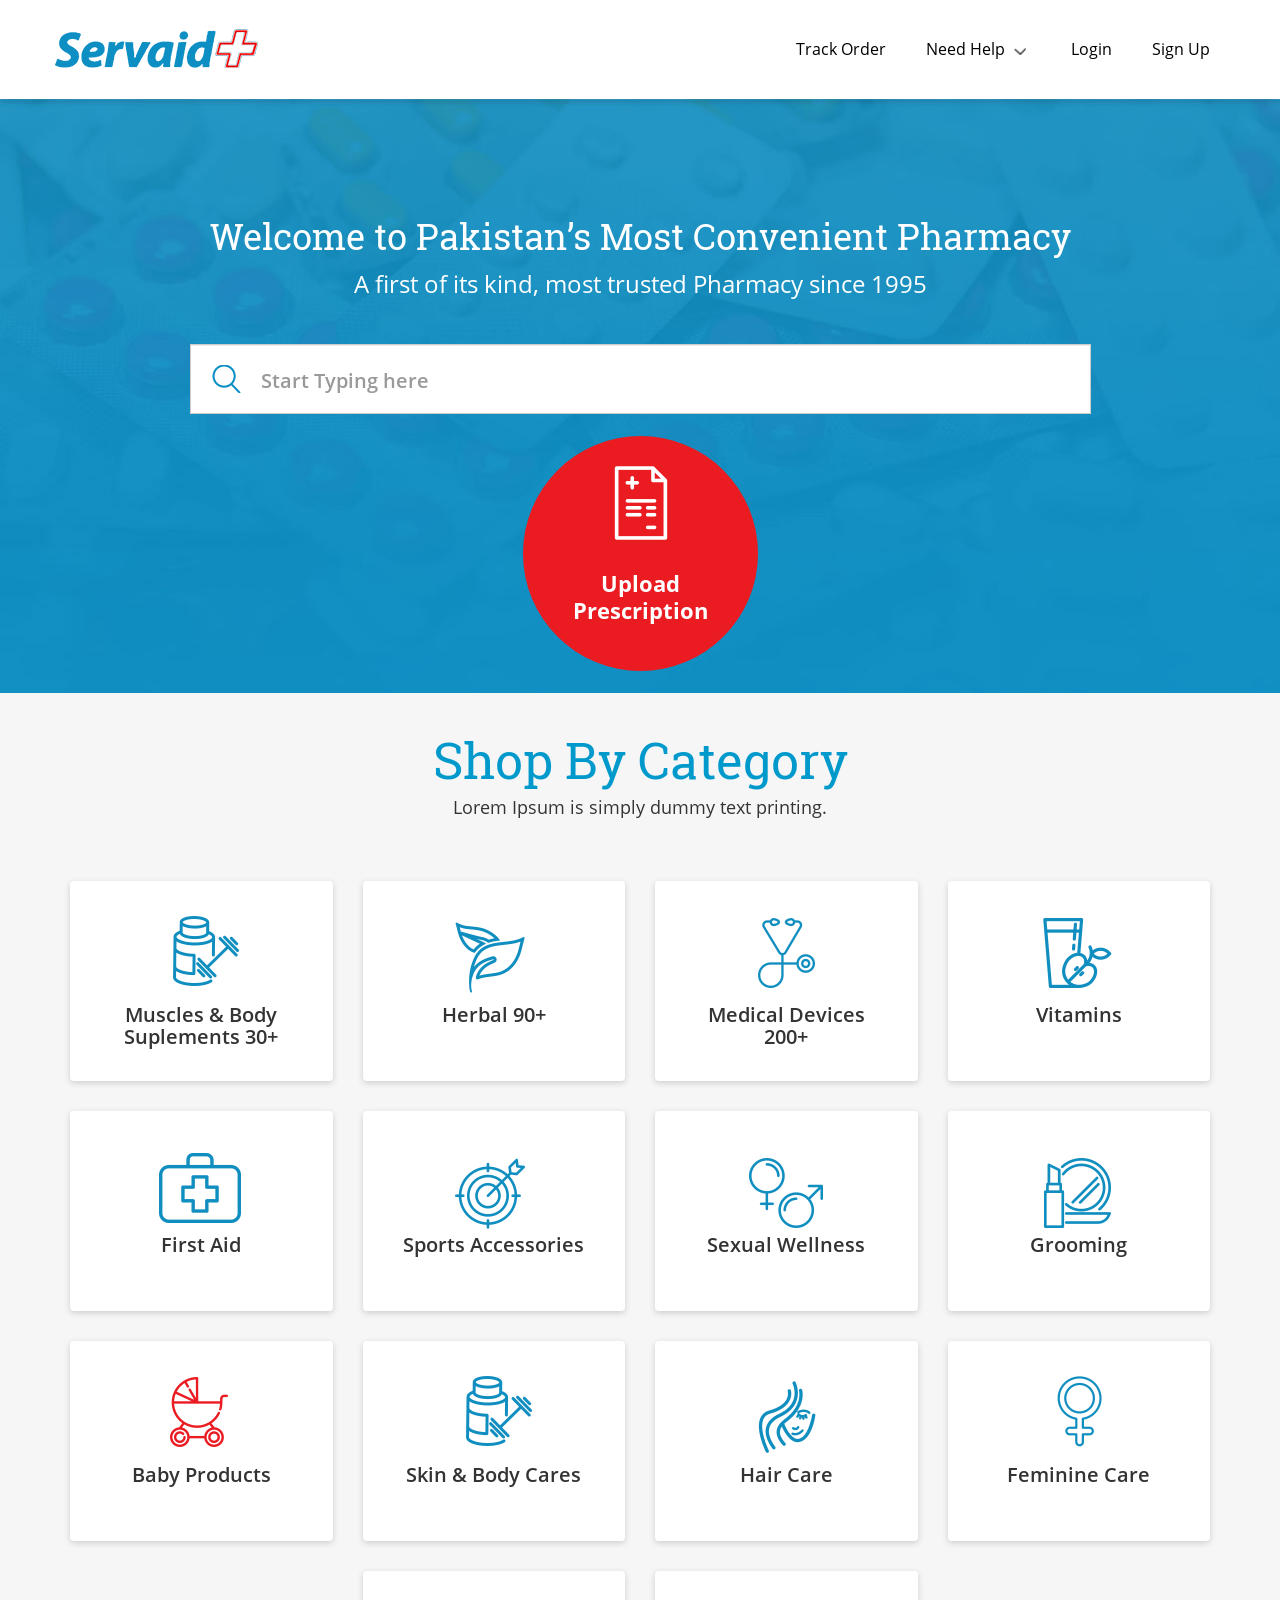
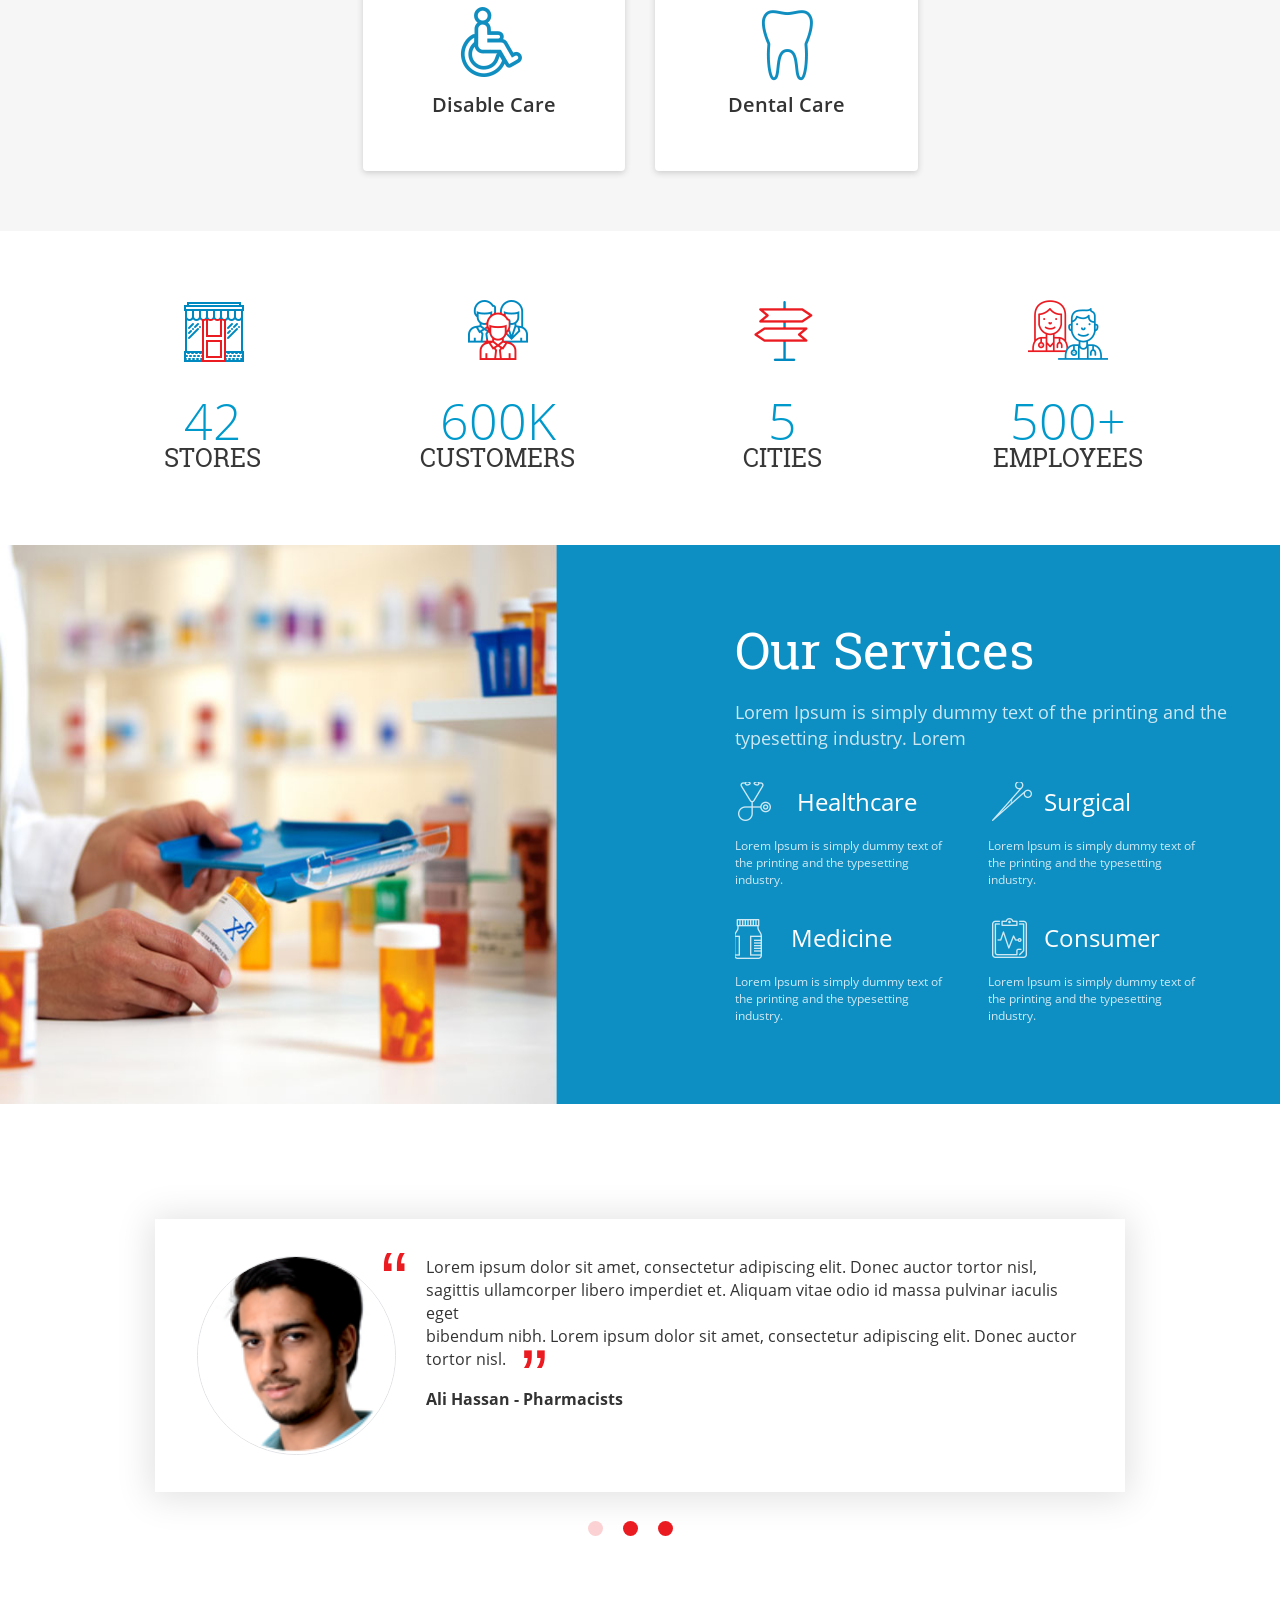
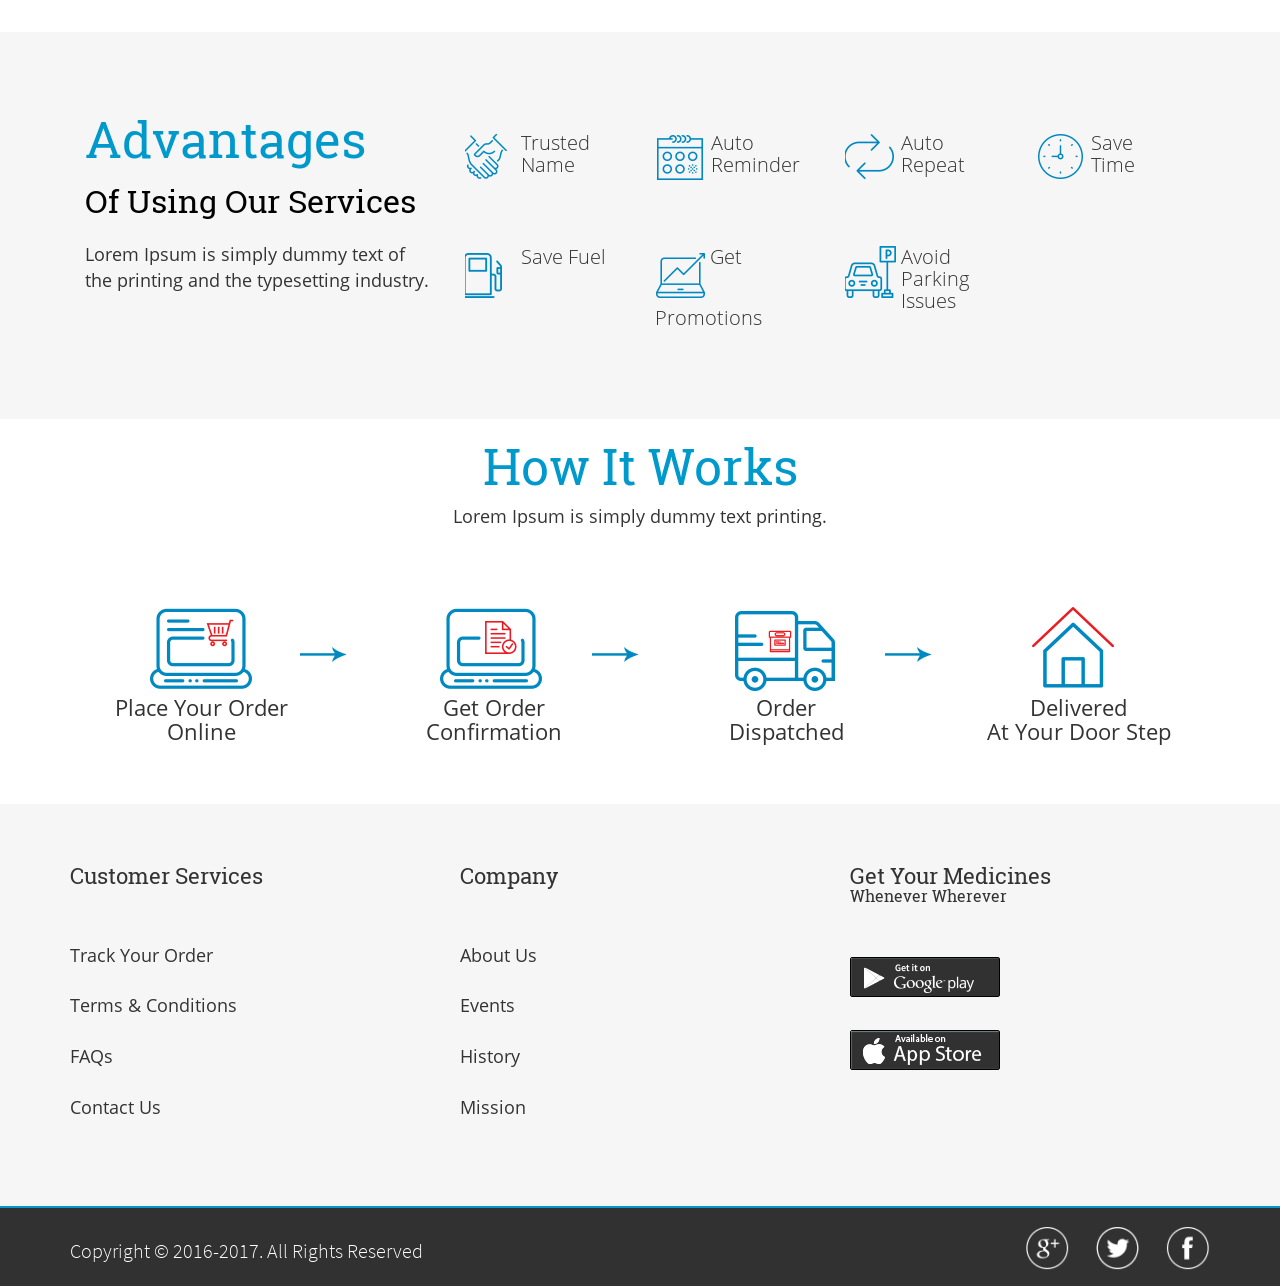
==== commit a538a2cb: "Responsiveness" ====
--- a/index.html
+++ b/index.html
@@ -1,602 +1 @@
-<!DOCTYPE html>
-<html lang="en">
-<head>
-<meta charset="utf-8">
-<meta http-equiv="X-UA-Compatible" content="IE=edge">
-<meta name="viewport" content="width=device-width, initial-scale=1">
-<title>Servaid | Home</title>
-<!-- Bootstrap -->
-<link href="assets/css/bootstrap.min.css" rel="stylesheet">
-
-<!-- Slider Plugin  -->
-<link rel="stylesheet" href="assets/plugins/OwlCarousel/owl.theme.default.min.css">
-<link rel="stylesheet" href="assets/plugins/OwlCarousel/owl.carousel.min.css">
-
-<!-- Theme Styles -->
-<link rel="stylesheet" href="assets/css/styles.css">
-<link rel="stylesheet" href="assets/css/responsive.css">
-
-
-<!-- HTML5 shim and Respond.js for IE8 support of HTML5 elements and media queries -->
-<!-- WARNING: Respond.js doesn't work if you view the page via file:// -->
-<!--[if lt IE 9]>
-<script src="https://oss.maxcdn.com/html5shiv/3.7.3/html5shiv.min.js"></script>
-<script src="https://oss.maxcdn.com/respond/1.4.2/respond.min.js"></script>
-<![endif]-->
-</head>
-<body>
-<!-- Main Navigation Bar -->
-<nav class="navbar navbar-default bg-white">
-	<div class="container">
-	<!-- Brand and toggle get grouped for better mobile display -->
-	<div class="navbar-header">
-		<button type="button" class="navbar-toggle collapsed" data-toggle="collapse" data-target="#bs-example-navbar-collapse-1" aria-expanded="false">
-		<span class="sr-only">Toggle navigation</span>
-		<span class="icon-bar"></span>
-		<span class="icon-bar"></span>
-		<span class="icon-bar"></span>
-		</button>
-		<a class="navbar-brand" href="index.html"><img src="assets/images/logo.png" alt="logo" class="img-responsive"></a>
-	</div>
-	<!-- Collect the nav links, forms, and other content for toggling -->
-	<div class="collapse navbar-collapse" id="bs-example-navbar-collapse-1">
-	<ul class="nav navbar-nav navbar-right">
-		<li><a href="JavaScript:;">Track Order</a></li>
-		<li class="dropdown">
-			<a href="#" class="dropdown-toggle" data-toggle="dropdown" role="button" aria-haspopup="true" aria-expanded="false">Need Help <span class="caret"></span></a>
-			<ul class="dropdown-menu">
-				<li><a href="JavaScript:;">Action</a></li>
-				<li><a href="JavaScript:;">Another action</a></li>
-				<li><a href="JavaScript:;">Something else here</a></li>
-				<li role="separator" class="divider"></li>
-				<li><a href="JavaScript:;">Separated link</a></li>
-				<li role="separator" class="divider"></li>
-				<li><a href="JavaScript:;">One more  link</a></li>
-			</ul>
-		</li>
-		<li><a href="JavaScript:;">Login</a></li>
-		<li><a href="JavaScript:;">Sign Up</a></li>
-	</ul>
-	</div><!-- /.navbar-collapse -->
-	</div><!-- /.container-fluid -->
-</nav>
-<div class="clearfix"></div>
-
-<!-- ##END Main Navigation Bar -->
-<!-- Header Area -->
-<header class="header ">
-	<h1 class="header_title text-center">Welcome to Pakistan’s Most Convenient Pharmacy</h1>
-	<p class="header_desc text-center">A first of its kind, most trusted Pharmacy since 1995</p>
-	<div class="container">
-		<form action="index.html" method="POST" class="searchForm">
-			<div class="searchForm_div">
-				<input type="text" class="form-control searchBar" placeholder="Start Typing here">
-				<button type="submit" class="searchForm_btn"><img src="assets/images/search.png" alt="Search Image" class="img-responsive btn_img"></button>
-			</div>
-			<div class="searchMed_outer">
-				<div class="searchMed">
-				<div class="wd_row">
-					<div class="wd_col wd_col_1">
-						<a href="JavaScript:;" class="text-left wd_col_link">
-							<span class="searchMed_title">Panadol extra tab</span> <span class="searchMed_desc">Tablet</span>
-						</a>
-					</div>
-					<div class="wd_col wd_col_2">
-						<span class="searchMed_mgs">20mg</span>
-					</div>
-					<div class="wd_col wd_col_3">
-						<span class="searchMed_rs">Rs. <span class="searchMed_rs--js" data-rs="10">20</span></span>
-					</div>
-					<div class="wd_col wd_col_4">
-						<div class="calculate">
-							<button type="button" class="calculate_ele btn_calculate btn_calculate--minus">&minus;</button>
-							<input type="text" class="calculate_ele input--number" value="2">
-							<button type="button" class="calculate_ele btn_calculate btn_calculate--plus">&plus;</button>
-						</div>
-					</div>
-					<div class="wd_col wd_col_5">
-						<button type="button" class="btn_default">&plus; Add</button>
-					</div>
-				</div>
-				<div class="wd_row">
-					<div class="wd_col wd_col_1">
-						<a href="JavaScript:;" class="text-left wd_col_link">
-							<span class="searchMed_title">Panadol extra tab</span> <span class="searchMed_desc">Tablet</span>
-						</a>
-					</div>
-					<div class="wd_col wd_col_2">
-						<span class="searchMed_mgs">20mg</span>
-					</div>
-					<div class="wd_col wd_col_3">
-						<span class="searchMed_rs">Rs. <span class="searchMed_rs--js" data-rs="10">20</span></span>
-					</div>
-					<div class="wd_col wd_col_4">
-						<div class="calculate">
-							<button type="button" class="calculate_ele btn_calculate btn_calculate--minus">&minus;</button>
-							<input type="text" class="calculate_ele input--number" value="2">
-							<button type="button" class="calculate_ele btn_calculate btn_calculate--plus">&plus;</button>
-						</div>
-					</div>
-					<div class="wd_col wd_col_5">
-						<button type="button" class="btn_default">&plus; Add</button>
-					</div>
-				</div>
-				<div class="wd_row">
-					<div class="wd_col wd_col_1">
-						<a href="JavaScript:;" class="text-left wd_col_link">
-							<span class="searchMed_title">Panadol extra tab</span> <span class="searchMed_desc">Tablet</span>
-						</a>
-					</div>
-					<div class="wd_col wd_col_2">
-						<span class="searchMed_mgs">20mg</span>
-					</div>
-					<div class="wd_col wd_col_3">
-						<span class="searchMed_rs">Rs. <span class="searchMed_rs--js" data-rs="10">20</span></span>
-					</div>
-					<div class="wd_col wd_col_4">
-						<div class="calculate">
-							<button type="button" class="calculate_ele btn_calculate btn_calculate--minus">&minus;</button>
-							<input type="text" class="calculate_ele input--number" value="2">
-							<button type="button" class="calculate_ele btn_calculate btn_calculate--plus">&plus;</button>
-						</div>
-					</div>
-					<div class="wd_col wd_col_5">
-						<button type="button" class="btn_default">&plus; Add</button>
-					</div>
-				</div>
-				<br>
-				<hr>
-				<br>
-				<div class="wd_row">
-					<div class="wd_col wd_col_1">
-						<a href="JavaScript:;" class="text-left wd_col_link">
-							<span class="searchMed_title">Panadol extra tab</span> <span class="searchMed_desc">Tablet</span>
-						</a>
-					</div>
-					<div class="wd_col wd_col_2">
-						<span class="searchMed_mgs">20mg</span>
-					</div>
-					<div class="wd_col wd_col_3">
-						<span class="searchMed_rs">Rs. <span class="searchMed_rs--js" data-rs="10">20</span></span>
-					</div>
-					<div class="wd_col wd_col_4">
-						<div class="calculate">
-							<button type="button" class="calculate_ele btn_calculate btn_calculate--minus">&minus;</button>
-							<input type="text" class="calculate_ele input--number" value="2">
-							<button type="button" class="calculate_ele btn_calculate btn_calculate--plus">&plus;</button>
-						</div>
-					</div>
-					<div class="wd_col wd_col_5">
-						<button type="button" class="btn_default">&plus; Add</button>
-					</div>
-				</div>
-				<div class="wd_row">
-					<div class="wd_col wd_col_1">
-						<a href="JavaScript:;" class="text-left wd_col_link">
-							<span class="searchMed_title">Panadol extra tab</span> <span class="searchMed_desc">Tablet</span>
-						</a>
-					</div>
-					<div class="wd_col wd_col_2">
-						<span class="searchMed_mgs">20mg</span>
-					</div>
-					<div class="wd_col wd_col_3">
-						<span class="searchMed_rs">Rs. <span class="searchMed_rs--js" data-rs="10">20</span></span>
-					</div>
-					<div class="wd_col wd_col_4">
-						<div class="calculate">
-							<button type="button" class="calculate_ele btn_calculate btn_calculate--minus">&minus;</button>
-							<input type="text" class="calculate_ele input--number" value="2">
-							<button type="button" class="calculate_ele btn_calculate btn_calculate--plus">&plus;</button>
-						</div>
-					</div>
-					<div class="wd_col wd_col_5">
-						<button type="button" class="btn_default">&plus; Add</button>
-					</div>
-				</div>
-			</div>
-			</div>
-		</form>
-		<div class="upDis">
-			<input type="file" class="upDis_file" hidden="hidden">
-			<img src="assets/images/ico_pre.png" alt="prescription" class="img-responsive upDis_img">
-			<span class="upDis_des">Upload Prescription</span>
-		</div>
-	</div>
-</header>
-<!-- ##END Header Area -->
-
-<!-- Section Shop By Category -->
-<section class="text-center bg-grey secCat">
-	<h2 class="text-blue secCat_h">Shop By Category</h2>
-	<p class="secCat_p">Lorem Ipsum is simply dummy text printing.</p>
-	<div class="container secCat_all">
-		<div class="row">
-			<div class="col-sm-3 ">
-				<article class="sec_article">
-					<a href="JavaScript:;" class="sec_article_a">
-						<img src="assets/images/ico_mus.png" alt="Muscles" class="img-responsive">
-						<h3 class="sec_article_h">Muscles &amp; Body Suplements 30+</h3>
-					</a>
-				</article>
-			</div>
-			<div class="col-sm-3 ">
-				<article class="sec_article">
-					<a href="JavaScript:;" class="sec_article_a">
-						<img src="assets/images/ico_herbel.png" alt="Herbal" class="img-responsive">
-						<h3 class="sec_article_h">Herbal 90+</h3>
-					</a>
-				</article>
-			</div>
-			<div class="col-sm-3 ">
-				<article class="sec_article">
-					<a href="JavaScript:;" class="sec_article_a">
-						<img src="assets/images/ico_device.png" alt="Medical Devices" class="img-responsive">
-						<h3 class="sec_article_h">Medical Devices <br> 200+</h3>
-					</a>
-				</article>
-			</div>
-			<div class="col-sm-3 ">
-				<article class="sec_article">
-					<a href="JavaScript:;" class="sec_article_a">
-						<img src="assets/images/ico_vitamins.png" alt="Vitamins" class="img-responsive">
-						<h3 class="sec_article_h">Vitamins</h3>
-					</a>
-				</article>
-			</div>
-		</div>
-		<div class="row">
-			<div class="col-sm-3 ">
-				<article class="sec_article">
-					<a href="JavaScript:;" class="sec_article_a">
-						<img src="assets/images/ico_first.png" alt="First Aid" class="img-responsive">
-						<h3 class="sec_article_h">First Aid</h3>
-					</a>
-				</article>
-			</div>
-			<div class="col-sm-3 ">
-				<article class="sec_article">
-					<a href="JavaScript:;" class="sec_article_a">
-						<img src="assets/images/ico_support.png" alt="Sports" class="img-responsive">
-						<h3 class="sec_article_h">Sports Accessories</h3>
-					</a>
-				</article>
-			</div>
-			<div class="col-sm-3 ">
-				<article class="sec_article">
-					<a href="JavaScript:;" class="sec_article_a">
-						<img src="assets/images/ico_well.png" alt="Wellness" class="img-responsive">
-						<h3 class="sec_article_h">Sexual Wellness</h3>
-					</a>
-				</article>
-			</div>
-			<div class="col-sm-3 ">
-				<article class="sec_article">
-					<a href="JavaScript:;" class="sec_article_a">
-						<img src="assets/images/ico_gro.png" alt="Grooming" class="img-responsive">
-						<h3 class="sec_article_h">Grooming</h3>
-					</a>
-				</article>
-			</div>
-		</div>
-		<div class="row">
-			<div class="col-sm-3 ">
-				<article class="sec_article">
-					<a href="JavaScript:;" class="sec_article_a">
-						<img src="assets/images/ico_bab.png" alt="Baby Products" class="img-responsive">
-						<h3 class="sec_article_h">Baby Products</h3>
-					</a>
-				</article>
-			</div>
-			<div class="col-sm-3 ">
-				<article class="sec_article">
-					<a href="JavaScript:;" class="sec_article_a">
-						<img src="assets/images/ico_mus.png" alt="Skin Cares" class="img-responsive">
-						<h3 class="sec_article_h">Skin &amp; Body Cares</h3>
-					</a>
-				</article>
-			</div>
-			<div class="col-sm-3 ">
-				<article class="sec_article">
-					<a href="JavaScript:;" class="sec_article_a">
-						<img src="assets/images/ico_hair.png" alt="Hair Care" class="img-responsive">
-						<h3 class="sec_article_h">Hair Care</h3>
-					</a>
-				</article>
-			</div>
-			<div class="col-sm-3 ">
-				<article class="sec_article">
-					<a href="JavaScript:;" class="sec_article_a">
-						<img src="assets/images/ico_fam.png" alt="Feminine Care" class="img-responsive">
-						<h3 class="sec_article_h">Feminine Care</h3>
-					</a>
-				</article>
-			</div>
-		</div>
-		<div class="row">
-			<div class="col-sm-3">
-				&nbsp;
-			</div>
-			<div class="col-sm-3 ">
-				<article class="sec_article">
-					<a href="JavaScript:;" class="sec_article_a">
-						<img src="assets/images/ico_dis.png" alt="Muscles">
-						<h3 class="sec_article_h">Disable Care</h3>
-					</a>
-				</article>
-			</div>
-			<div class="col-sm-3 ">
-				<article class="sec_article">
-					<a href="JavaScript:;" class="sec_article_a">
-						<img src="assets/images/ico_den.png" alt="Muscles">
-						<h3 class="sec_article_h">Dental Care</h3>
-					</a>
-				</article>
-			</div>
-			<div class="col-sm-3">
-				&nbsp;
-			</div>
-		</div>
-	</div>
-</section>
-<!-- ##END Section Shop By Category -->
-
-<!-- Section Company Info -->
-<section class="company">
-	<h2 class="hidden">Company Info</h2>
-	<div class="container">
-		<article class="col-sm-3 col-xs-6 company_info">
-			<img src="assets/images/ico_stories.png" class="img-responsive company_info_img" alt="STORES">
-			<h3 class="h2 company_info_h">42 <small class="text-upper company_info_h_small">STORES </small></h3>
-		</article>
-		<article class="col-sm-3 col-xs-6 company_info">
-			<img src="assets/images/ico_cust.png" class="img-responsive company_info_img" alt="CUSTOMERS">
-			<h3 class="h2 company_info_h">600k <small class="text-upper company_info_h_small">CUSTOMERS </small></h3>
-		</article>
-		<article class="col-sm-3 col-xs-6 company_info">
-			<img src="assets/images/ico_cities.png" class="img-responsive company_info_img" alt="CITIES">
-			<h3 class="h2 company_info_h">5 <small class="text-upper company_info_h_small">CITIES </small></h3>
-		</article>
-		<article class="col-sm-3 col-xs-6 company_info">
-			<img src="assets/images/ico_emp.png" class="img-responsive company_info_img" alt="EMPLOYEES">
-			<h3 class="h2 company_info_h">500+ <small class="text-upper company_info_h_small">EMPLOYEES </small></h3>
-		</article>
-	</div>
-</section>
-<!-- ##END Section Company Info -->
-
-<!-- Section Our Services -->
-<div class="ourSer">
-	<div class="container">
-		<div class="col-sm-7 ourSer_contentBox--space"> &nbsp; </div>
-		<div class="col-sm-5 pd-0 ourSer_contentBox">
-			<section>
-				<h2 class="ourSer_h">
-				Our Services
-				</h2>
-				<p class="ourSer_des">
-					Lorem Ipsum is simply dummy text of the printing and the typesetting industry. Lorem
-				</p>
-				<div class="row">
-					<article class="col-sm-6">
-						<h3 class="ourSer_h3">
-						<a href="JavaScript:;">
-							<img src="assets/images/ico_health.png" class="img-responsive ourSer_img" alt="Healthcare"> Healthcare
-						</a>
-						</h3>
-						<p class="ourSer_p">
-							Lorem Ipsum is simply dummy text of the printing and the typesetting industry.
-						</p>
-					</article>
-					<article class="col-sm-6">
-						<h3 class="ourSer_h3">
-						<img src="assets/images/ico_sur.png" class="img-responsive ourSer_img" alt="Surgical">
-						Surgical
-						</h3>
-						<p class="ourSer_p">
-							Lorem Ipsum is simply dummy text of the printing and the typesetting industry.
-						</p>
-					</article>
-				</div>
-				<div class="row">
-					<article class="col-sm-6">
-						<h3 class="ourSer_h3">
-						<img src="assets/images/ico_med.png" class="img-responsive ourSer_img" alt="Medicine">
-						Medicine
-						</h3>
-						<p class="ourSer_p">
-							Lorem Ipsum is simply dummy text of the printing and the typesetting industry.
-						</p>
-					</article>
-					<article class="col-sm-6">
-						<h3 class="ourSer_h3">
-						<img src="assets/images/ico_con.png" class="img-responsive ourSer_img" alt="Consumer">
-						Consumer
-						</h3>
-						<p class="ourSer_p">
-							Lorem Ipsum is simply dummy text of the printing and the typesetting industry.
-						</p>
-					</article>
-				</div>
-			</section>
-		</div>
-		<div class="clearfix"></div>
-	</div>
-</div>
-<!-- ##END Section Our Services -->
-
-<!-- Section Testimonial -->
-<div class="container">
-	<div class="owl-carousel">
-			<div class="row testimonial">
-				<div class="col-sm-3">
-					<img src="assets/images/men.png" class="img-circle img-responsive img-testimonial" alt="Ali">
-				</div>
-				<div class="col-sm-9">
-					<blockquote class="testimonial_block">
-						Lorem ipsum dolor sit amet, consectetur adipiscing elit. Donec auctor tortor nisl, sagittis ullamcorper libero imperdiet et. Aliquam vitae odio id massa pulvinar iaculis eget <br> bibendum nibh. Lorem ipsum dolor sit amet, consectetur adipiscing elit. Donec auctor tortor nisl.
-					</blockquote>
-					<h2 class="testimonial_h">Ali Hassan - Pharmacists</h2>
-					
-				</div>
-			</div>
-
-			<div class="row testimonial">
-				<div class="col-sm-3">
-					<img src="assets/images/men.png" class="img-circle img-responsive img-testimonial" alt="Ali">
-				</div>
-				<div class="col-sm-9">
-					<blockquote class="testimonial_block">
-						Lorem ipsum dolor sit amet, consectetur adipiscing elit. Donec auctor tortor nisl, sagittis ullamcorper libero imperdiet et. Aliquam vitae odio id massa pulvinar iaculis eget <br> bibendum nibh. Lorem ipsum dolor sit amet, consectetur adipiscing elit. Donec auctor tortor nisl.
-					</blockquote>
-					<h2 class="testimonial_h">Ali Hassan - Pharmacists</h2>
-					
-				</div>
-			</div>
-
-			<div class="row testimonial">
-				<div class="col-sm-3">
-					<img src="assets/images/men.png" class="img-circle img-responsive img-testimonial" alt="Ali">
-				</div>
-				<div class="col-sm-9">
-					<blockquote class="testimonial_block">
-						Lorem ipsum dolor sit amet, consectetur adipiscing elit. Donec auctor tortor nisl, sagittis ullamcorper libero imperdiet et. Aliquam vitae odio id massa pulvinar iaculis eget <br> bibendum nibh. Lorem ipsum dolor sit amet, consectetur adipiscing elit. Donec auctor tortor nisl.
-					</blockquote>
-					<h2 class="testimonial_h">Ali Hassan - Pharmacists</h2>
-					
-				</div>
-			</div>
-	</div>
-</div>
-<!-- ##END Testimonial -->
-
-
-<!-- Section Advantages -->
-<div class="Adv bg-grey">
-	<div class="container">
-		<article class="adv_article col-sm-4">
-			<h2 class="adv_h">Advantages <small class="adv_sm">of using our Services </small></h2>
-			<p class="adv_p">Lorem Ipsum is simply dummy text of the printing and the typesetting industry. </p>
-		</article>
-		<article class="advArticle col-sm-8">
-			<div class="row">
-				<div class="col-sm-3">
-					<h3 class="adv_h5"><img src="assets/images/ico_trust.png" class="img-responsive adv_h5_img" alt="Trusted Name"> Trusted Name</h3>
-				</div>
-				<div class="col-sm-3">
-					<h3 class="text-capitalize adv_h5"><img src="assets/images/ico_reminder.png" class="img-responsive adv_h5_img" alt="Auto Reminder"> Auto Reminder</h3>
-				</div>
-				<div class="col-sm-3">
-					<h3 class="text-capitalize adv_h5"><img src="assets/images/ico_auto.png" class="img-responsive adv_h5_img" alt="Auto Repeat">Auto Repeat </h3>
-				</div>
-				<div class="col-sm-3">
-					<h3 class="text-capitalize adv_h5"><img src="assets/images/ico_save.png" class="img-responsive adv_h5_img" alt="Save Time"> Save <br> Time</h3>
-				</div>
-			</div>
-			<div class="row">
-				<div class="col-sm-3">
-					<h3 class="text-capitalize adv_h5"><img src="assets/images/ico_fuel.png" class="img-responsive adv_h5_img " alt="Save Fuel"> Save Fuel</h3>
-				</div>
-				<div class="col-sm-3">
-					<h3 class="text-capitalize adv_h5"><img src="assets/images/ico_promotion.png" class="img-responsive adv_h5_img " alt="Get Promotions"> Get Promotions</h3>
-				</div>
-				<div class="col-sm-3">
-					<h3 class="text-capitalize adv_h5"><img src="assets/images/ico_park.png" class="img-responsive adv_h5_img " alt="Avoid Parking Issues"> Avoid Parking Issues</h3>
-				</div>
-			</div>
-		</article>
-	</div>
-</div>
-<!-- ##END Advantages -->
-
-<!-- Section How it Works -->
-<section class="hiw text-center">
-	<h2 class="text-blue hiw_h">How it Works </h2>
-	<p class="hiw_p">Lorem Ipsum is simply dummy text printing.</p>
-	<div class="container">
-		<div class="row">
-			<article class="col-sm-3 hiw_article">
-				<img src="assets/images/ico_order.png" class="img-responsive hiw_article_img" alt="Place Your Order Online">
-				<h3 class="text-capitalize hiw_article_h">Place Your Order Online</h3>
-			</article>
-			<article class="col-sm-3 hiw_article">
-				<img src="assets/images/ico_confirm.png" class="img-responsive hiw_article_img" alt="Get Order Confirmation">
-				<h3 class="text-capitalize hiw_article_h">Get Order Confirmation</h3>
-			</article>
-			<article class="col-sm-3 hiw_article">
-				<img src="assets/images/ico_despatch.png" class="img-responsive hiw_article_img" alt="Order Dispatched">
-				<h3 class="text-capitalize hiw_article_h">Order Dispatched</h3>
-			</article>
-			<article class="col-sm-3 hiw_article">
-				<img src="assets/images/ico_home.png" class="img-responsive hiw_article_img" alt="Delivered at Your Door Step">
-				<h3 class="text-capitalize hiw_article_h">Delivered <br> at Your Door Step</h3>
-			</article>
-		</div>
-	</div>
-</section>
-<!-- ##END How it Works -->
-
-<!-- Footer -->
-<footer class="footer bg-grey">
-	<div class="container">
-		<div class="row footer_main">
-			<div class="col-sm-4">
-				<h3 class="text-capitalize footer_h">Customer Services</h3>
-				<ul class="footer_ul">
-					<li><a href="JavaScript:;" class="footer_link">Track Your Order</a></li>
-					<li><a href="JavaScript:;" class="footer_link">Terms &amp; Conditions</a></li>
-					<li><a href="JavaScript:;" class="footer_link">FAQs</a></li>
-					<li><a href="JavaScript:;" class="footer_link">Contact Us</a></li>
-				</ul>
-			</div>
-			<div class="col-sm-4">
-				<h3 class="text-capitalize footer_h">Company</h3>
-				<ul class="footer_ul">
-					<li><a href="JavaScript:;" class="footer_link">About Us</a></li>
-					<li><a href="JavaScript:;" class="footer_link">Events</a></li>
-					<li><a href="JavaScript:;" class="footer_link">History</a></li>
-					<li><a href="JavaScript:;" class="footer_link">Mission</a></li>
-				</ul>
-			</div>
-			<div class="col-sm-4">
-				<h3 class="text-capitalize footer_h">Get Your Medicines <small>Whenever Wherever</small></h3>
-				<ul class="footer_ul">
-					<li><a href="JavaScript:;" class="footer_link ico_btnz">&nbsp;</a></li>
-					<li><a href="JavaScript:;" class="footer_link ico_btnz ico_btnz--app">&nbsp;</a></li>
-				</ul>
-			</div>
-		</div>
-	</div>
-	<div class=" footer_bottom">
-		<div class="container">
-			<div class="row">
-				<div class="col-sm-6">
-					<p class="footer_bottom_p">Copyright © 2016-2017. All Rights Reserved</p>
-				</div>
-				<div class="col-sm-6">
-					<ul class="footer_btm_ul">
-						<li class="footer_btm_ul_li">
-							<a href="JavaScript:;" class="footer_btm_ul_li_a"><img src="assets/images/ico_fb.png" alt="Facebook Link"></a>
-						</li>
-						<li class="footer_btm_ul_li">
-							<a href="JavaScript:;" class="footer_btm_ul_li_a"><img src="assets/images/ico_twi.png" alt="Twitter Link"></a>
-						</li>
-						<li class="footer_btm_ul_li">
-							<a href="JavaScript:;" class="footer_btm_ul_li_a"><img src="assets/images/ico_g.png" alt="Google Link"></a>
-						</li>
-					</ul>
-				</div>
-			</div>
-		</div>
-	</div>
-</footer>
-<!-- ##END Footer -->
-
-<!-- JavaScript Files -->
-<script src="assets/js/jquery.min.js"></script>
-<script src="assets/js/bootstrap.min.js"></script>
-<!-- Plugins Files -->
-<script src="assets/plugins/OwlCarousel/owl.carousel.min.js"></script>
-<!-- Main Custon Theme JS -->
-<script src="assets/js/main.js"></script>
-</body>
-</html>+<!DOCTYPE html><html lang="en"><head><meta charset="utf-8"><meta http-equiv="X-UA-Compatible" content="IE=edge"><meta name="viewport" content="width=device-width, initial-scale=1"><title>Servaid | Home</title><link href="assets/css/bootstrap.min.css" rel="stylesheet"><link rel="stylesheet" href="assets/plugins/OwlCarousel/owl.theme.default.min.css"><link rel="stylesheet" href="assets/plugins/OwlCarousel/owl.carousel.min.css"><link rel="stylesheet" href="assets/css/styles.min.css"><link rel="stylesheet" href="assets/css/responsive.min.css"><!--[if lt IE 9]><script src="https://oss.maxcdn.com/html5shiv/3.7.3/html5shiv.min.js"></script><script src="https://oss.maxcdn.com/respond/1.4.2/respond.min.js"></script><![endif]--></head><body><nav class="navbar navbar-default bg-white"><div class="container"><div class="navbar-header"><button type="button" class="navbar-toggle collapsed" data-toggle="collapse" data-target="#bs-example-navbar-collapse-1" aria-expanded="false"><span class="sr-only">Toggle navigation</span><span class="icon-bar"></span><span class="icon-bar"></span><span class="icon-bar"></span></button><a class="navbar-brand" href="index.html"><img src="assets/images/logo.png" alt="logo" class="img-responsive"></a></div><div class="collapse navbar-collapse" id="bs-example-navbar-collapse-1"><ul class="nav navbar-nav navbar-right"><li><a href="JavaScript:;">Track Order</a></li><li class="dropdown"><a href="#" class="dropdown-toggle" data-toggle="dropdown" role="button" aria-haspopup="true" aria-expanded="false">Need Help <span class="caret"></span></a><ul class="dropdown-menu"><li><a href="JavaScript:;">Action</a></li><li><a href="JavaScript:;">Another action</a></li><li><a href="JavaScript:;">Something else here</a></li><li role="separator" class="divider"></li><li><a href="JavaScript:;">Separated link</a></li><li role="separator" class="divider"></li><li><a href="JavaScript:;">One more link</a></li></ul></li><li><a href="JavaScript:;">Login</a></li><li><a href="JavaScript:;">Sign Up</a></li></ul></div></div></nav><div class="clearfix"></div><header class="header "><h1 class="header_title text-center">Welcome to Pakistan’s Most Convenient Pharmacy</h1><p class="header_desc text-center">A first of its kind, most trusted Pharmacy since 1995</p><div class="container"><form action="index.html" method="POST" class="searchForm"><div class="searchForm_div"><input type="text" class="form-control searchBar" placeholder="Start Typing here"><button type="submit" class="searchForm_btn"><img src="assets/images/search.png" alt="Search Image" class="img-responsive btn_img"></button></div><div class="searchMed_outer"><div class="searchMed"><div class="wd_row"><div class="wd_col wd_col_1"><a href="JavaScript:;" class="text-left wd_col_link"><span class="searchMed_title">Panadol extra tab</span> <span class="searchMed_desc">Tablet</span></a></div><div class="wd_col wd_col_2"><span class="searchMed_mgs">20mg</span></div><div class="wd_col wd_col_3"><span class="searchMed_rs">Rs. <span class="searchMed_rs--js" data-rs="10">20</span></span></div><div class="wd_col wd_col_4"><div class="calculate"><button type="button" class="calculate_ele btn_calculate btn_calculate--minus">&minus;</button><input type="text" class="calculate_ele input--number" value="2"><button type="button" class="calculate_ele btn_calculate btn_calculate--plus">&plus;</button></div></div><div class="wd_col wd_col_5"><button type="button" class="btn_default">&plus; Add</button></div></div><div class="wd_row"><div class="wd_col wd_col_1"><a href="JavaScript:;" class="text-left wd_col_link"><span class="searchMed_title">Panadol extra tab</span> <span class="searchMed_desc">Tablet</span></a></div><div class="wd_col wd_col_2"><span class="searchMed_mgs">20mg</span></div><div class="wd_col wd_col_3"><span class="searchMed_rs">Rs. <span class="searchMed_rs--js" data-rs="10">20</span></span></div><div class="wd_col wd_col_4"><div class="calculate"><button type="button" class="calculate_ele btn_calculate btn_calculate--minus">&minus;</button><input type="text" class="calculate_ele input--number" value="2"><button type="button" class="calculate_ele btn_calculate btn_calculate--plus">&plus;</button></div></div><div class="wd_col wd_col_5"><button type="button" class="btn_default">&plus; Add</button></div></div><div class="wd_row"><div class="wd_col wd_col_1"><a href="JavaScript:;" class="text-left wd_col_link"><span class="searchMed_title">Panadol extra tab</span> <span class="searchMed_desc">Tablet</span></a></div><div class="wd_col wd_col_2"><span class="searchMed_mgs">20mg</span></div><div class="wd_col wd_col_3"><span class="searchMed_rs">Rs. <span class="searchMed_rs--js" data-rs="10">20</span></span></div><div class="wd_col wd_col_4"><div class="calculate"><button type="button" class="calculate_ele btn_calculate btn_calculate--minus">&minus;</button><input type="text" class="calculate_ele input--number" value="2"><button type="button" class="calculate_ele btn_calculate btn_calculate--plus">&plus;</button></div></div><div class="wd_col wd_col_5"><button type="button" class="btn_default">&plus; Add</button></div></div><br><hr><br><div class="wd_row"><div class="wd_col wd_col_1"><a href="JavaScript:;" class="text-left wd_col_link"><span class="searchMed_title">Panadol extra tab</span> <span class="searchMed_desc">Tablet</span></a></div><div class="wd_col wd_col_2"><span class="searchMed_mgs">20mg</span></div><div class="wd_col wd_col_3"><span class="searchMed_rs">Rs. <span class="searchMed_rs--js" data-rs="10">20</span></span></div><div class="wd_col wd_col_4"><div class="calculate"><button type="button" class="calculate_ele btn_calculate btn_calculate--minus">&minus;</button><input type="text" class="calculate_ele input--number" value="2"><button type="button" class="calculate_ele btn_calculate btn_calculate--plus">&plus;</button></div></div><div class="wd_col wd_col_5"><button type="button" class="btn_default">&plus; Add</button></div></div><div class="wd_row"><div class="wd_col wd_col_1"><a href="JavaScript:;" class="text-left wd_col_link"><span class="searchMed_title">Panadol extra tab</span> <span class="searchMed_desc">Tablet</span></a></div><div class="wd_col wd_col_2"><span class="searchMed_mgs">20mg</span></div><div class="wd_col wd_col_3"><span class="searchMed_rs">Rs. <span class="searchMed_rs--js" data-rs="10">20</span></span></div><div class="wd_col wd_col_4"><div class="calculate"><button type="button" class="calculate_ele btn_calculate btn_calculate--minus">&minus;</button><input type="text" class="calculate_ele input--number" value="2"><button type="button" class="calculate_ele btn_calculate btn_calculate--plus">&plus;</button></div></div><div class="wd_col wd_col_5"><button type="button" class="btn_default">&plus; Add</button></div></div></div></div></form><div class="upDis"><input type="file" class="upDis_file" hidden="hidden"><img src="assets/images/ico_pre.png" alt="prescription" class="img-responsive upDis_img"><span class="upDis_des">Upload Prescription</span></div></div></header><section class="text-center bg-grey secCat"><h2 class="text-blue secCat_h">Shop By Category</h2><p class="secCat_p">Lorem Ipsum is simply dummy text printing.</p><div class="container secCat_all"><div class="row"><div class="col-sm-3 "><article class="sec_article"><a href="JavaScript:;" class="sec_article_a"><img src="assets/images/ico_mus.png" alt="Muscles" class="img-responsive"><h3 class="sec_article_h">Muscles &amp; Body Suplements 30+</h3></a></article></div><div class="col-sm-3 "><article class="sec_article"><a href="JavaScript:;" class="sec_article_a"><img src="assets/images/ico_herbel.png" alt="Herbal" class="img-responsive"><h3 class="sec_article_h">Herbal 90+</h3></a></article></div><div class="col-sm-3 "><article class="sec_article"><a href="JavaScript:;" class="sec_article_a"><img src="assets/images/ico_device.png" alt="Medical Devices" class="img-responsive"><h3 class="sec_article_h">Medical Devices <br>200+</h3></a></article></div><div class="col-sm-3 "><article class="sec_article"><a href="JavaScript:;" class="sec_article_a"><img src="assets/images/ico_vitamins.png" alt="Vitamins" class="img-responsive"><h3 class="sec_article_h">Vitamins</h3></a></article></div></div><div class="row"><div class="col-sm-3 "><article class="sec_article"><a href="JavaScript:;" class="sec_article_a"><img src="assets/images/ico_first.png" alt="First Aid" class="img-responsive"><h3 class="sec_article_h">First Aid</h3></a></article></div><div class="col-sm-3 "><article class="sec_article"><a href="JavaScript:;" class="sec_article_a"><img src="assets/images/ico_support.png" alt="Sports" class="img-responsive"><h3 class="sec_article_h">Sports Accessories</h3></a></article></div><div class="col-sm-3 "><article class="sec_article"><a href="JavaScript:;" class="sec_article_a"><img src="assets/images/ico_well.png" alt="Wellness" class="img-responsive"><h3 class="sec_article_h">Sexual Wellness</h3></a></article></div><div class="col-sm-3 "><article class="sec_article"><a href="JavaScript:;" class="sec_article_a"><img src="assets/images/ico_gro.png" alt="Grooming" class="img-responsive"><h3 class="sec_article_h">Grooming</h3></a></article></div></div><div class="row"><div class="col-sm-3 "><article class="sec_article"><a href="JavaScript:;" class="sec_article_a"><img src="assets/images/ico_bab.png" alt="Baby Products" class="img-responsive"><h3 class="sec_article_h">Baby Products</h3></a></article></div><div class="col-sm-3 "><article class="sec_article"><a href="JavaScript:;" class="sec_article_a"><img src="assets/images/ico_mus.png" alt="Skin Cares" class="img-responsive"><h3 class="sec_article_h">Skin &amp; Body Cares</h3></a></article></div><div class="col-sm-3 "><article class="sec_article"><a href="JavaScript:;" class="sec_article_a"><img src="assets/images/ico_hair.png" alt="Hair Care" class="img-responsive"><h3 class="sec_article_h">Hair Care</h3></a></article></div><div class="col-sm-3 "><article class="sec_article"><a href="JavaScript:;" class="sec_article_a"><img src="assets/images/ico_fam.png" alt="Feminine Care" class="img-responsive"><h3 class="sec_article_h">Feminine Care</h3></a></article></div></div><div class="row"><div class="col-sm-3">&nbsp;</div><div class="col-sm-3 "><article class="sec_article"><a href="JavaScript:;" class="sec_article_a"><img src="assets/images/ico_dis.png" alt="Muscles"><h3 class="sec_article_h">Disable Care</h3></a></article></div><div class="col-sm-3 "><article class="sec_article"><a href="JavaScript:;" class="sec_article_a"><img src="assets/images/ico_den.png" alt="Muscles"><h3 class="sec_article_h">Dental Care</h3></a></article></div><div class="col-sm-3">&nbsp;</div></div></div></section><section class="company"><h2 class="hidden">Company Info</h2><div class="container"><article class="col-sm-3 col-xs-6 company_info"><img src="assets/images/ico_stories.png" class="img-responsive company_info_img" alt="STORES"><h3 class="h2 company_info_h">42 <small class="text-upper company_info_h_small">STORES </small></h3></article><article class="col-sm-3 col-xs-6 company_info"><img src="assets/images/ico_cust.png" class="img-responsive company_info_img" alt="CUSTOMERS"><h3 class="h2 company_info_h">600k <small class="text-upper company_info_h_small">CUSTOMERS </small></h3></article><article class="col-sm-3 col-xs-6 company_info"><img src="assets/images/ico_cities.png" class="img-responsive company_info_img" alt="CITIES"><h3 class="h2 company_info_h">5 <small class="text-upper company_info_h_small">CITIES </small></h3></article><article class="col-sm-3 col-xs-6 company_info"><img src="assets/images/ico_emp.png" class="img-responsive company_info_img" alt="EMPLOYEES"><h3 class="h2 company_info_h">500+ <small class="text-upper company_info_h_small">EMPLOYEES </small></h3></article></div></section><div class="ourSer"><div class="container"><div class="col-sm-7 ourSer_contentBox--space"> &nbsp; </div><div class="col-sm-5 pd-0 ourSer_contentBox"><section><h2 class="ourSer_h">Our Services</h2><p class="ourSer_des">Lorem Ipsum is simply dummy text of the printing and the typesetting industry. Lorem</p><div class="row"><article class="col-sm-6"><h3 class="ourSer_h3"><a href="JavaScript:;"><img src="assets/images/ico_health.png" class="img-responsive ourSer_img" alt="Healthcare"> Healthcare</a></h3><p class="ourSer_p">Lorem Ipsum is simply dummy text of the printing and the typesetting industry.</p></article><article class="col-sm-6"><h3 class="ourSer_h3"><img src="assets/images/ico_sur.png" class="img-responsive ourSer_img" alt="Surgical">Surgical</h3><p class="ourSer_p">Lorem Ipsum is simply dummy text of the printing and the typesetting industry.</p></article></div><div class="row"><article class="col-sm-6"><h3 class="ourSer_h3"><img src="assets/images/ico_med.png" class="img-responsive ourSer_img" alt="Medicine">Medicine</h3><p class="ourSer_p">Lorem Ipsum is simply dummy text of the printing and the typesetting industry.</p></article><article class="col-sm-6"><h3 class="ourSer_h3"><img src="assets/images/ico_con.png" class="img-responsive ourSer_img" alt="Consumer">Consumer</h3><p class="ourSer_p">Lorem Ipsum is simply dummy text of the printing and the typesetting industry.</p></article></div></section></div><div class="clearfix"></div></div></div><div class="container"><div class="owl-carousel"><div class="row testimonial"><div class="col-sm-3"><img src="assets/images/men.png" class="img-circle img-responsive img-testimonial" alt="Ali"></div><div class="col-sm-9"><blockquote class="testimonial_block">Lorem ipsum dolor sit amet, consectetur adipiscing elit. Donec auctor tortor nisl, sagittis ullamcorper libero imperdiet et. Aliquam vitae odio id massa pulvinar iaculis eget <br>bibendum nibh. Lorem ipsum dolor sit amet, consectetur adipiscing elit. Donec auctor tortor nisl.</blockquote><h2 class="testimonial_h">Ali Hassan - Pharmacists</h2></div></div><div class="row testimonial"><div class="col-sm-3"><img src="assets/images/men.png" class="img-circle img-responsive img-testimonial" alt="Ali"></div><div class="col-sm-9"><blockquote class="testimonial_block">Lorem ipsum dolor sit amet, consectetur adipiscing elit. Donec auctor tortor nisl, sagittis ullamcorper libero imperdiet et. Aliquam vitae odio id massa pulvinar iaculis eget <br>bibendum nibh. Lorem ipsum dolor sit amet, consectetur adipiscing elit. Donec auctor tortor nisl.</blockquote><h2 class="testimonial_h">Ali Hassan - Pharmacists</h2></div></div><div class="row testimonial"><div class="col-sm-3"><img src="assets/images/men.png" class="img-circle img-responsive img-testimonial" alt="Ali"></div><div class="col-sm-9"><blockquote class="testimonial_block">Lorem ipsum dolor sit amet, consectetur adipiscing elit. Donec auctor tortor nisl, sagittis ullamcorper libero imperdiet et. Aliquam vitae odio id massa pulvinar iaculis eget <br>bibendum nibh. Lorem ipsum dolor sit amet, consectetur adipiscing elit. Donec auctor tortor nisl.</blockquote><h2 class="testimonial_h">Ali Hassan - Pharmacists</h2></div></div></div></div><div class="Adv bg-grey"><div class="container"><article class="adv_article col-sm-4"><h2 class="adv_h">Advantages <small class="adv_sm">of using our Services </small></h2><p class="adv_p">Lorem Ipsum is simply dummy text of the printing and the typesetting industry. </p></article><article class="advArticle col-sm-8"><div class="row"><div class="col-sm-3"><h3 class="adv_h5"><img src="assets/images/ico_trust.png" class="img-responsive adv_h5_img" alt="Trusted Name"> Trusted Name</h3></div><div class="col-sm-3"><h3 class="text-capitalize adv_h5"><img src="assets/images/ico_reminder.png" class="img-responsive adv_h5_img" alt="Auto Reminder"> Auto Reminder</h3></div><div class="col-sm-3"><h3 class="text-capitalize adv_h5"><img src="assets/images/ico_auto.png" class="img-responsive adv_h5_img" alt="Auto Repeat">Auto Repeat </h3></div><div class="col-sm-3"><h3 class="text-capitalize adv_h5"><img src="assets/images/ico_save.png" class="img-responsive adv_h5_img" alt="Save Time"> Save <br>Time</h3></div></div><div class="row"><div class="col-sm-3"><h3 class="text-capitalize adv_h5"><img src="assets/images/ico_fuel.png" class="img-responsive adv_h5_img " alt="Save Fuel"> Save Fuel</h3></div><div class="col-sm-3"><h3 class="text-capitalize adv_h5"><img src="assets/images/ico_promotion.png" class="img-responsive adv_h5_img " alt="Get Promotions"> Get Promotions</h3></div><div class="col-sm-3"><h3 class="text-capitalize adv_h5"><img src="assets/images/ico_park.png" class="img-responsive adv_h5_img " alt="Avoid Parking Issues"> Avoid Parking Issues</h3></div></div></article></div></div><section class="hiw text-center"><h2 class="text-blue hiw_h">How it Works </h2><p class="hiw_p">Lorem Ipsum is simply dummy text printing.</p><div class="container"><div class="row"><article class="col-sm-3 hiw_article"><img src="assets/images/ico_order.png" class="img-responsive hiw_article_img" alt="Place Your Order Online"><h3 class="text-capitalize hiw_article_h">Place Your Order Online</h3></article><article class="col-sm-3 hiw_article"><img src="assets/images/ico_confirm.png" class="img-responsive hiw_article_img" alt="Get Order Confirmation"><h3 class="text-capitalize hiw_article_h">Get Order Confirmation</h3></article><article class="col-sm-3 hiw_article"><img src="assets/images/ico_despatch.png" class="img-responsive hiw_article_img" alt="Order Dispatched"><h3 class="text-capitalize hiw_article_h">Order Dispatched</h3></article><article class="col-sm-3 hiw_article"><img src="assets/images/ico_home.png" class="img-responsive hiw_article_img" alt="Delivered at Your Door Step"><h3 class="text-capitalize hiw_article_h">Delivered <br>at Your Door Step</h3></article></div></div></section><footer class="footer bg-grey"><div class="container"><div class="row footer_main"><div class="col-sm-4"><h3 class="text-capitalize footer_h">Customer Services</h3><ul class="footer_ul"><li><a href="JavaScript:;" class="footer_link">Track Your Order</a></li><li><a href="JavaScript:;" class="footer_link">Terms &amp; Conditions</a></li><li><a href="JavaScript:;" class="footer_link">FAQs</a></li><li><a href="JavaScript:;" class="footer_link">Contact Us</a></li></ul></div><div class="col-sm-4"><h3 class="text-capitalize footer_h">Company</h3><ul class="footer_ul"><li><a href="JavaScript:;" class="footer_link">About Us</a></li><li><a href="JavaScript:;" class="footer_link">Events</a></li><li><a href="JavaScript:;" class="footer_link">History</a></li><li><a href="JavaScript:;" class="footer_link">Mission</a></li></ul></div><div class="col-sm-4"><h3 class="text-capitalize footer_h">Get Your Medicines <small>Whenever Wherever</small></h3><ul class="footer_ul"><li><a href="JavaScript:;" class="footer_link ico_btnz">&nbsp;</a></li><li><a href="JavaScript:;" class="footer_link ico_btnz ico_btnz--app">&nbsp;</a></li></ul></div></div></div><div class=" footer_bottom"><div class="container"><div class="row"><div class="col-sm-6"><p class="footer_bottom_p">Copyright © 2016-2017. All Rights Reserved</p></div><div class="col-sm-6"><ul class="footer_btm_ul"><li class="footer_btm_ul_li"><a href="JavaScript:;" class="footer_btm_ul_li_a"><img src="assets/images/ico_fb.png" alt="Facebook Link"></a></li><li class="footer_btm_ul_li"><a href="JavaScript:;" class="footer_btm_ul_li_a"><img src="assets/images/ico_twi.png" alt="Twitter Link"></a></li><li class="footer_btm_ul_li"><a href="JavaScript:;" class="footer_btm_ul_li_a"><img src="assets/images/ico_g.png" alt="Google Link"></a></li></ul></div></div></div></div></footer><script src="assets/js/jquery.min.js"></script><script src="assets/js/bootstrap.min.js"></script><script src="assets/plugins/OwlCarousel/owl.carousel.min.js"></script><script src="assets/js/main.min.js"></script></body></html>
--- a/assets/css/styles.min.css
+++ b/assets/css/styles.min.css
@@ -0,0 +1 @@
+@font-face{font-family:'OpenSans';src:url(../fonts/Open_Sans/OpenSans-Regular.ttf) format('truetype')}@font-face{font-family:'OpenSans sb';src:url(../fonts/Open_Sans/OpenSans-SemiBold.ttf) format('truetype')}@font-face{font-family:'OpenSans b';src:url(../fonts/Open_Sans/OpenSans-Bold.ttf) format('truetype')}@font-face{font-family:'Open Sans Light';src:url(../fonts/Open_Sans/OpenSans-Light.ttf) format('truetype')}@font-face{font-family:'Roboto Slab Regular';src:url(../fonts/Roboto_Slab/RobotoSlab-Regular.ttf) format('truetype')}@font-face{font-family:'Source Sans Pro Light';src:url(../fonts/Source_Sans_Pro/SourceSansPro-Light.ttf) format('truetype')}body{background:white;font-family:'OpenSans';font-size:18px}h2,.h2{font-size:50px;font-family:"Roboto Slab Regular";text-transform:capitalize}img{max-width:100%}ul{margin:0;padding:0;list-style-type:none}small{display:block}a{color:inherit}a:hover{text-decoration:none}blockquote{border:0;font-size:inherit;padding:0}blockquote:before,blockquote:after{content:'”';font-size:80px;line-height:.2;color:#eb1b22;font-family:arial;height:0;display:inline-block;vertical-align:text-bottom}blockquote:before{content:'“';position:absolute;left:-45px;top:17px}blockquote:after{margin-left:15px}.img-responsive{margin:auto}.caret{background-image:url(../images/ico_down.png);height:13px;width:22px;color:transparent;background-repeat:no-repeat;background-size:contain;padding:0;margin:0;margin-top:-2px}.op-sb,.sec_article,.searchBar,.btn_default{font-family:"OpenSans sb"}.op-lt,.company_info_h,.adv_h5{font-family:"Open Sans Light"}.rb,.header_title,.footer_h,.company_info_h_small{font-family:"Roboto Slab Regular"}.ds-block,.company_info_h_small .searchMed_desc{display:block}.bg-red,.btn_default,.upDis{background:#ea1b21}.wd_col{float:left}.wd_col_1{width:30%}.wd_col_link{display:block;margin-top:6px}.wd_col_2{width:10%}.wd_col_3{width:19%}.wd_col_4{width:20%}.wd_col_5{width:20%;text-align:center}.calculate_ele{width:40px;height:45px;margin:0;padding:0;float:left;border:1px solid #aeaeae;border-radius:0;background:white;text-align:center}.input--number{border-right:0;border-left:0}.btn_calculate:first-child{border-top-left-radius:4px;border-bottom-left-radius:4px}.btn_calculate:last-child{border-top-right-radius:4px;border-bottom-right-radius:4px}.btn_default{border:0;border-radius:26px;color:white;height:40px;margin-top:3px;font-size:18px;padding:0 25px;width:110px;margin:auto;display:block;margin-top:4px}.btn_default:focus{outline:none}.secCat{overflow:hidden;padding:30px 0}.navbar{height:98px;font-size:18px;margin-bottom:0;border:0}.header{background-image:url(../images/banner.jpg);background-size:cover;background-repeat:no-repeat;color:white;text-align:center;height:595px;overflow:hidden}.wd_row{overflow:hidden;width:95%;margin:auto;border-bottom:1px solid #ccc;padding:8px 5.3%;height:65px}.searchMed{height:230px;overflow-y:auto;color:#424242;font-size:22px}.upDis{max-width:235px;height:235px;margin:auto;border-radius:50%;font-size:22px;overflow:hidden;margin-top:22px;font-family:"OpenSans b";position:relative;z-index:1}.upDis_file{position:absolute;top:0;bottom:0;right:0;left:0;opacity:0;cursor:pointer}.sec_article{background:#fff;-moz-box-shadow:0 2px 6px 0 #cdcdcd;-webkit-box-shadow:0 2px 6px 0 #cdcdcd;box-shadow:0 2px 6px 0 #cdcdcd;border:1px solid transparent;border-radius:4px;min-height:200px;font-size:20px;margin-bottom:30px}.testimonial{max-width:970px;min-height:210px;margin:auto;margin-top:115px;margin-bottom:140px;-webkit-box-shadow:0 2px 34px 4px #e1e1e1;box-shadow:0 2px 34px 4px #e1e1e1;padding:37px 27px;font-size:16px}.navbar-nav li>a{padding:39px 20px}.navbar-nav li li>a{padding-top:0;padding-bottom:0;margin-bottom:10px;font-size:14px}.navbar-default .navbar-nav>li>a{color:#000}.navbar-brand{padding:29px 0;height:initial}.navbar a{font-size:16px}.navbar-nav li:last-child>a{padding-right:0}.header_title{font-size:36px;margin-top:120px;line-height:1;margin-bottom:13px}.searchForm{overflow:hidden;max-width:901px;margin:auto;position:relative;z-index:2}.searchForm_div{position:relative;z-index:9}.header_desc{font-size:24px;margin-bottom:43px}.searchBar{border-radius:0;max-width:901px;margin:auto;height:70px;padding-left:70px;font-size:22px}.searchBar::-webkit-input-placeholder{font-size:20px}.searchBar:-ms-input-placeholder{font-size:20px}.searchBar::-ms-input-placeholder{font-size:20px}.searchBar::placeholder{font-size:20px}.searchMed_title{color:#000}.searchMed_desc{font-size:12px;line-height:.3;display:block}.searchForm_btn{position:absolute;left:0;top:0;bottom:0;background:none;border:0;width:100%;max-width:70px;padding:0;text-align:center}.btn_img,.upDis_des{display:inline-block}.upDis_img{margin:auto;margin-bottom:30px;margin-top:30px}.upDis_des{max-width:166px;line-height:1.2}.searchMed_mgs,.searchMed_rs{line-height:2}.searchMed_rs{color:#eb1b22}.searchMed_outer{padding-top:10px;background:#fff;-webkit-box-shadow:inset 0 1px 10px 0 #ccc;box-shadow:inset 0 1px 10px 0 #ccc;position:absolute;width:100%;left:0;right:0;opacity:0;top:-100%;-webkit-transition:all 0s;transition:all 0s}.searchForm.searchMed_outer--show{overflow:initial}.searchMed_outer--show .searchMed_outer{opacity:1;position:static;top:70px;-webkit-transition:all 0.4s;transition:all 0.4s}.footer_main{overflow:hidden;padding:30px 0}.footer_h{margin-top:30px;margin-bottom:55px;font-size:22px}.footer_ul{margin-bottom:30px}.footer_h small{display:block;font-size:16px;color:inherit}.footer_main .ico_btnz{margin-bottom:35px;margin-top:-10px}.footer_link{color:inherit;margin-bottom:25px;display:inline-block}.footer_bottom{background:#313131;height:80px;color:#fff;border-top:2px solid #09c}.footer_btm_ul>li{float:right;margin-left:25px}.footer_btm_ul_li_a{width:45px;height:45px;border:0 solid #fff;border-radius:50%;display:block}.footer_btm_ul_li_a img:hover{zoom:1.1;position:relative;top:-1px}.footer_btm_ul{margin-top:18px;overflow:hidden}.footer_bottom_p{padding:0;margin:0;font-family:"Source Sans Pro Light";font-size:20px;padding-top:29px}.slider{overflow:hidden}.ico_btnz{border:1px solid #000;padding:1px 1px;border-radius:2px}.ico_btnz{width:150px;height:40px;background:url(../images/button_google--hover.png)}.ico_btnz--app{background:url(../images/button_apple--hover.png)}.ico_btnz:hover{background:url(../images/button_google.png)}.ico_btnz--app:hover{background:url(../images/button_apple.png)}.sec_article_a{display:block;padding-top:32px;padding-bottom:32px}.sec_article .img-responsive{margin:auto}.sec_article_a:hover{color:inherit;text-decoration:none}.secCat_h{margin-top:10px;margin-bottom:7px}.secCat_all{margin-top:60px}.sec_article_h{font-size:inherit;margin:auto;min-height:44px}.company{padding:60px 0;text-align:center}.company_info_img{margin:auto}.company_info_h{color:#09c;line-height:50px;text-transform:uppercase;margin-top:25px;margin-bottom:15px}.h2 small.company_info_h_small,.company_info_h_small{font-size:49%;color:#373737}.ourSer{position:relative;background-color:#0d8fc3;color:white;padding:70px 0;background-image:url(../images/banner_left.jpg);background-repeat:no-repeat;background-size:87% 100%}.ourSer_h{margin-top:10px;line-height:1;margin-bottom:25px}.ourSer_des,.ourSer_p{opacity:.8}.ourSer_p{font-size:12px;padding-right:15px}.ourSer_des{margin-right:-25px}.ourSer_img{display:inline-block;margin-right:11px}.hiw_article_img{margin:auto}.hiw_article:after{content:"";width:50px;height:15px;background-image:url(../images/ico_right.png);display:block;position:absolute;top:-40px;bottom:0;right:0;margin:auto}.hiw_article{position:relative;margin-bottom:60px;margin-top:65px}.hiw_article_h{font-size:22px;max-width:175px;margin:auto}.hiw_article:last-child:after{display:none}.hiw_article:last-child .hiw_article_h{max-width:201px}.Adv{padding:80px 0}.adv_h{margin-top:0;color:#09c;margin-bottom:20px}.advArticle>div:first-child .adv_h5{margin-bottom:50px}.adv_sm{margin-top:10px;font-size:32px;color:#000}.adv_h5{font-size:20px}.adv_sm,.adv_h5_img{display:inline-block}.adv_h5_img{float:left;margin-right:2%}.testimonial_h{font-size:16px;font-weight:700;font-family:OpenSans b}.testimonial_block{position:relative}.img-testimonial{border:1px solid #e1e2e5}.owl-dot{width:15px;height:15px;display:inline-block;background:#eb1b22;border-radius:50%;margin-right:20px}.owl-dot.active{background:#fbd1d3}.owl-dots{text-align:center;position:absolute;bottom:90px;left:0;right:0}.bg-grey{background:#f6f6f6}.bg-white{background:#fff}.text-blue{color:#09c}.pd-0{padding:0}
--- a/assets/css/responsive.min.css
+++ b/assets/css/responsive.min.css
@@ -0,0 +1 @@
+@media screen and (max-width:1200px){.ourSer{background-position:50% 0;background-size:cover}h2,.h2{font-size:45px}.ourSer_des{margin-right:0;font-size:16px}.testimonial{font-size:16px;-webkit-box-shadow:none;box-shadow:none}.ourSer_h3{font-size:22px}.adv_h{font-size:29px}.adv_sm{font-size:27px}.adv_h5{font-size:18px;line-height:1.3}.advArticle{padding-right:0}.advArticle .col-sm-3{padding:0 2px}.adv_sm{font-size:27px}.advArticle>div:first-child .adv_h5{margin-bottom:9px}.wd_col_2{width:13%}.wd_col_3{width:16%}.wd_col_4{width:21%}}@media screen and (max-width:992px){.header_title{font-size:30px}.header_desc{font-size:21px}.sec_article_a{display:block;padding:0;padding-top:10px;padding-bottom:10px}.searchMed{font-size:20px}.sec_article{min-height:170px;font-size:18px}.ourSer_contentBox--space{max-width:49%}.ourSer_contentBox{width:51%}.ourSer{background-position:57% 0}.ourSer_h3{font-size:21px}.ourSer_h3{font-size:21px}.adv_h5{font-size:12px}.adv_sm{font-size:20px}.hiw_article_h{font-size:18px}.footer_bottom_p{font-size:18px}.hiw_article{min-height:128px;margin-bottom:45px;margin-top:50px}.hiw_article:after{right:-8%}.adv_p{font-size:15px}}@media screen and (max-width:992px){.hiw_article{min-height:142px}}@media screen and (max-width:767px){h2,.h2{font-size:35px}body{font-size:13px}.navbar{height:45px;z-index:9}.navbar-brand{padding:initial;padding-top:10px}[alt="logo"]{max-width:79%}.navbar-brand{width:initial;display:inline-block}.navbar-default .navbar-toggle{margin-top:9px;border-color:#0d8fc4}.icon-bar{background:#0D8FC4!important}.navbar-default .navbar-collapse{background:#0d8fc4;border-top:1px solid #ea0a0a;border-bottom:1px solid #ea0a0a}.navbar-default .navbar-nav>li>a{color:white;padding:10px 25px}.navbar-default .navbar-nav .open .dropdown-menu>li>a{color:white;padding-left:38px}.adv_h5_img{float:none;display:block;margin-right:initial;margin-left:0}.adv_h5{text-align:left}article.advArticle.col-sm-8{padding-left:27px}.Adv{padding:40px 0}.hiw_p{margin-bottom:-10px}.footer_h{margin-top:5px;margin-bottom:20px}.footer_link{margin-bottom:10px}.footer_ul>li:last-child>a{margin-bottom:0}.footer_main .ico_btnz{margin-bottom:10px}.footer_bottom{height:initial;text-align:center}.footer_btm_ul{margin-bottom:10px;margin-top:5px}.footer_btm_ul>li{display:inline-block;float:none;margin-left:10px}.footer_bottom_p{padding-top:10px;font-size:16px}.header_title{margin-top:48px;font-size:16px}.header_desc{font-size:14px;margin-bottom:20px}.searchBar{height:50px;font-size:20px}.searchMed_outer--show .searchMed_outer{top:50px}.text-left.wd_col_link{margin-top:2px}.searchMed{font-size:11px}.searchMed_desc{line-height:1}.calculate_ele{height:29px;width:19px;font-weight:700}.btn_default{height:25px;margin-top:3px;width:82px;font-size:11px}.wd_row{height:51px}.searchMed_outer--show .searchMed_outer{padding-top:5px}.upDis_img{max-width:42px;margin-top:10px;margin-bottom:10px}.upDis{height:135px;width:135px;font-size:15px}.upDis_img{max-width:42px;margin-top:10px;margin-bottom:10px}.header{height:370px}.searchMed{height:171px}.secCat{padding:5px 0}.secCat_all{margin-top:30px}.sec_article{min-height:153px;font-size:16px}.sec_article_h{min-height:initial}.h2.company_info_h{margin-top:0;margin-bottom:30px}.ourSer{background-position:64% 0;background-image:none;padding:0}.ourSer_contentBox{width:initial}.ourSer_p{margin-bottom:45px;padding:0}.ourSer{background-position:64% 0;background-image:none;padding:0}.ourSer_contentBox{width:initial}.ourSer_p{margin-bottom:45px;padding:0}.owl-carousel .owl-item img{max-width:122px}.testimonial{font-size:inherit}blockquote:after{position:relative;top:8px}.owl-dots{bottom:18px}.company{padding:10px 0}.testimonial{margin-top:10px;margin-bottom:10px}.testimonial_h{font-size:13px}.Adv{padding:40px 0}.hiw_p{margin-bottom:-10px}.advArticle .col-sm-3{width:50%;float:left}.hiw_article:after{right:0;left:0;-webkit-transform:rotate(90deg);transform:rotate(90deg);top:initial;bottom:-28px}}@media screen and (max-width:415px){.header_desc{font-size:12px}.searchMed{font-size:9px}.searchMed_desc{font-size:10px}.wd_col_2{width:11%}.wd_col_3{width:14%}.wd_col_1{width:27%}.btn_default{width:50px;padding:0}.wd_col_4{width:28%}.calculate_ele{width:20px}}
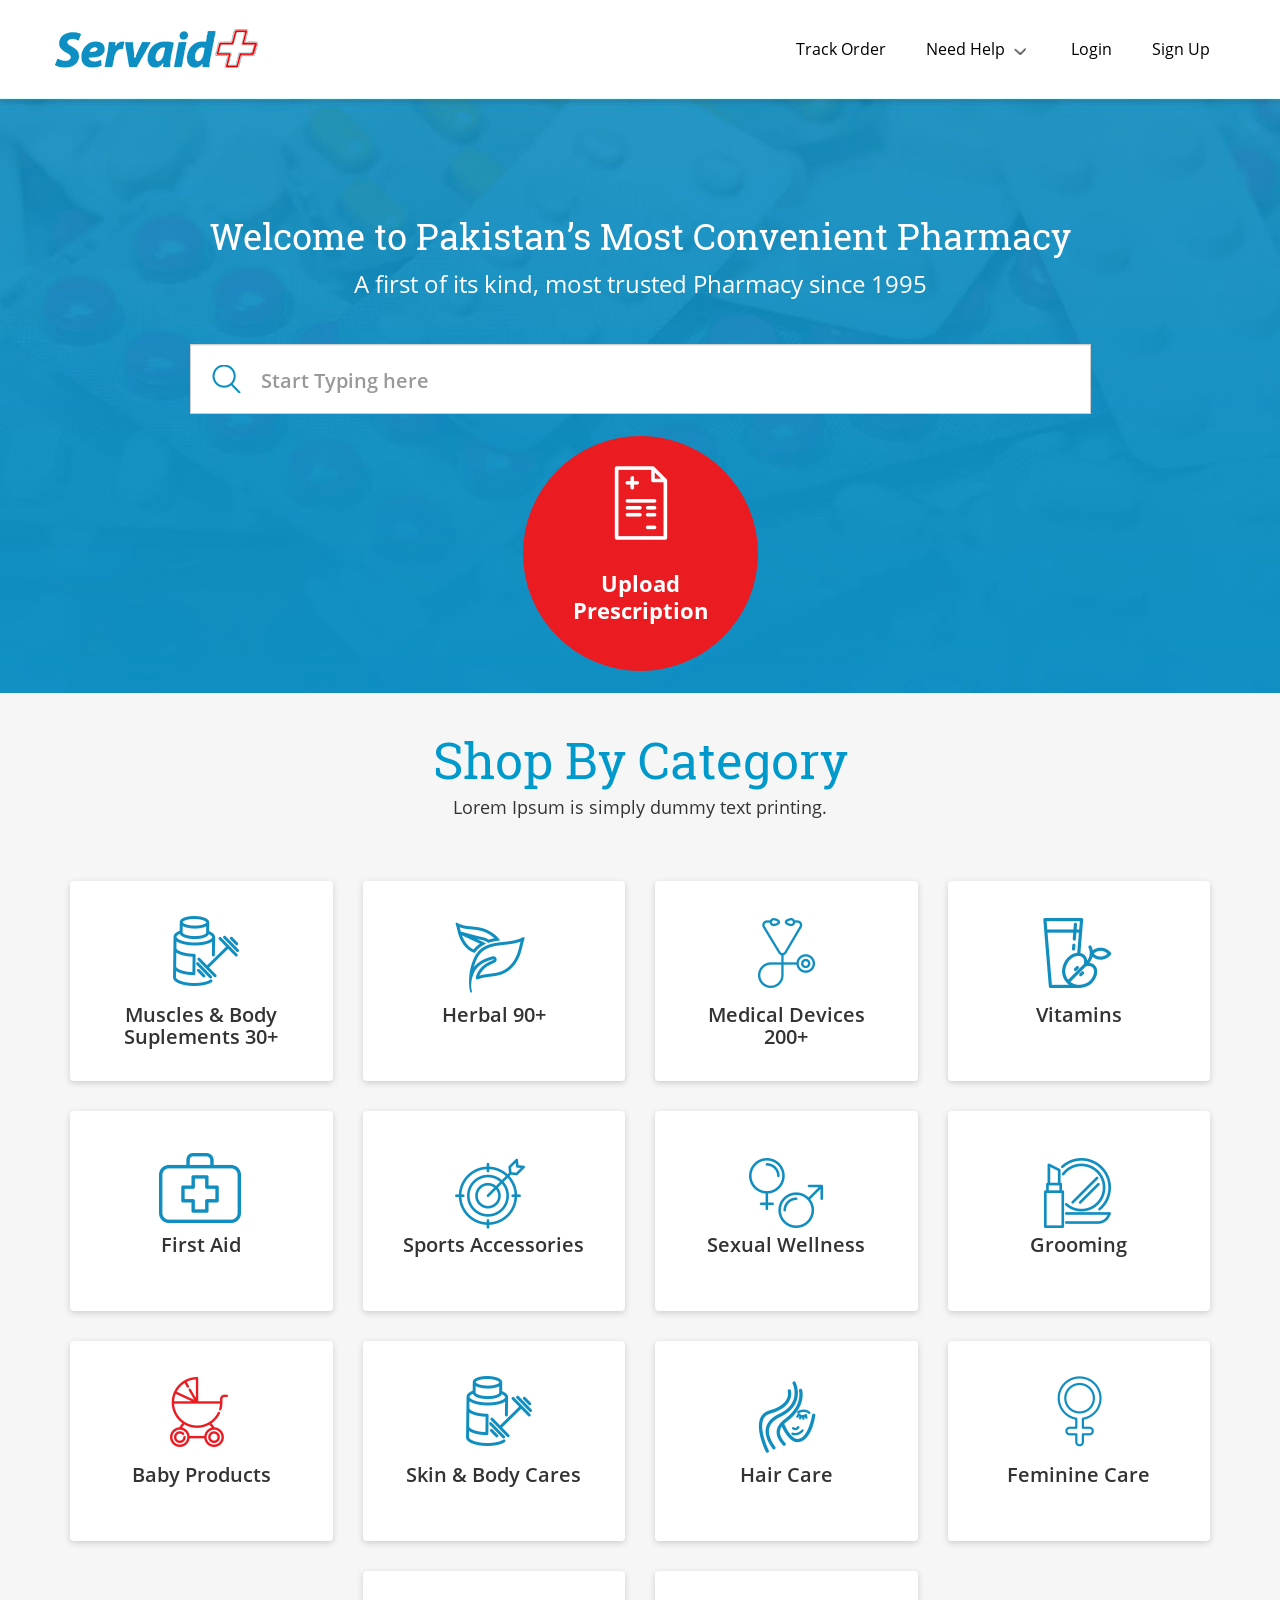
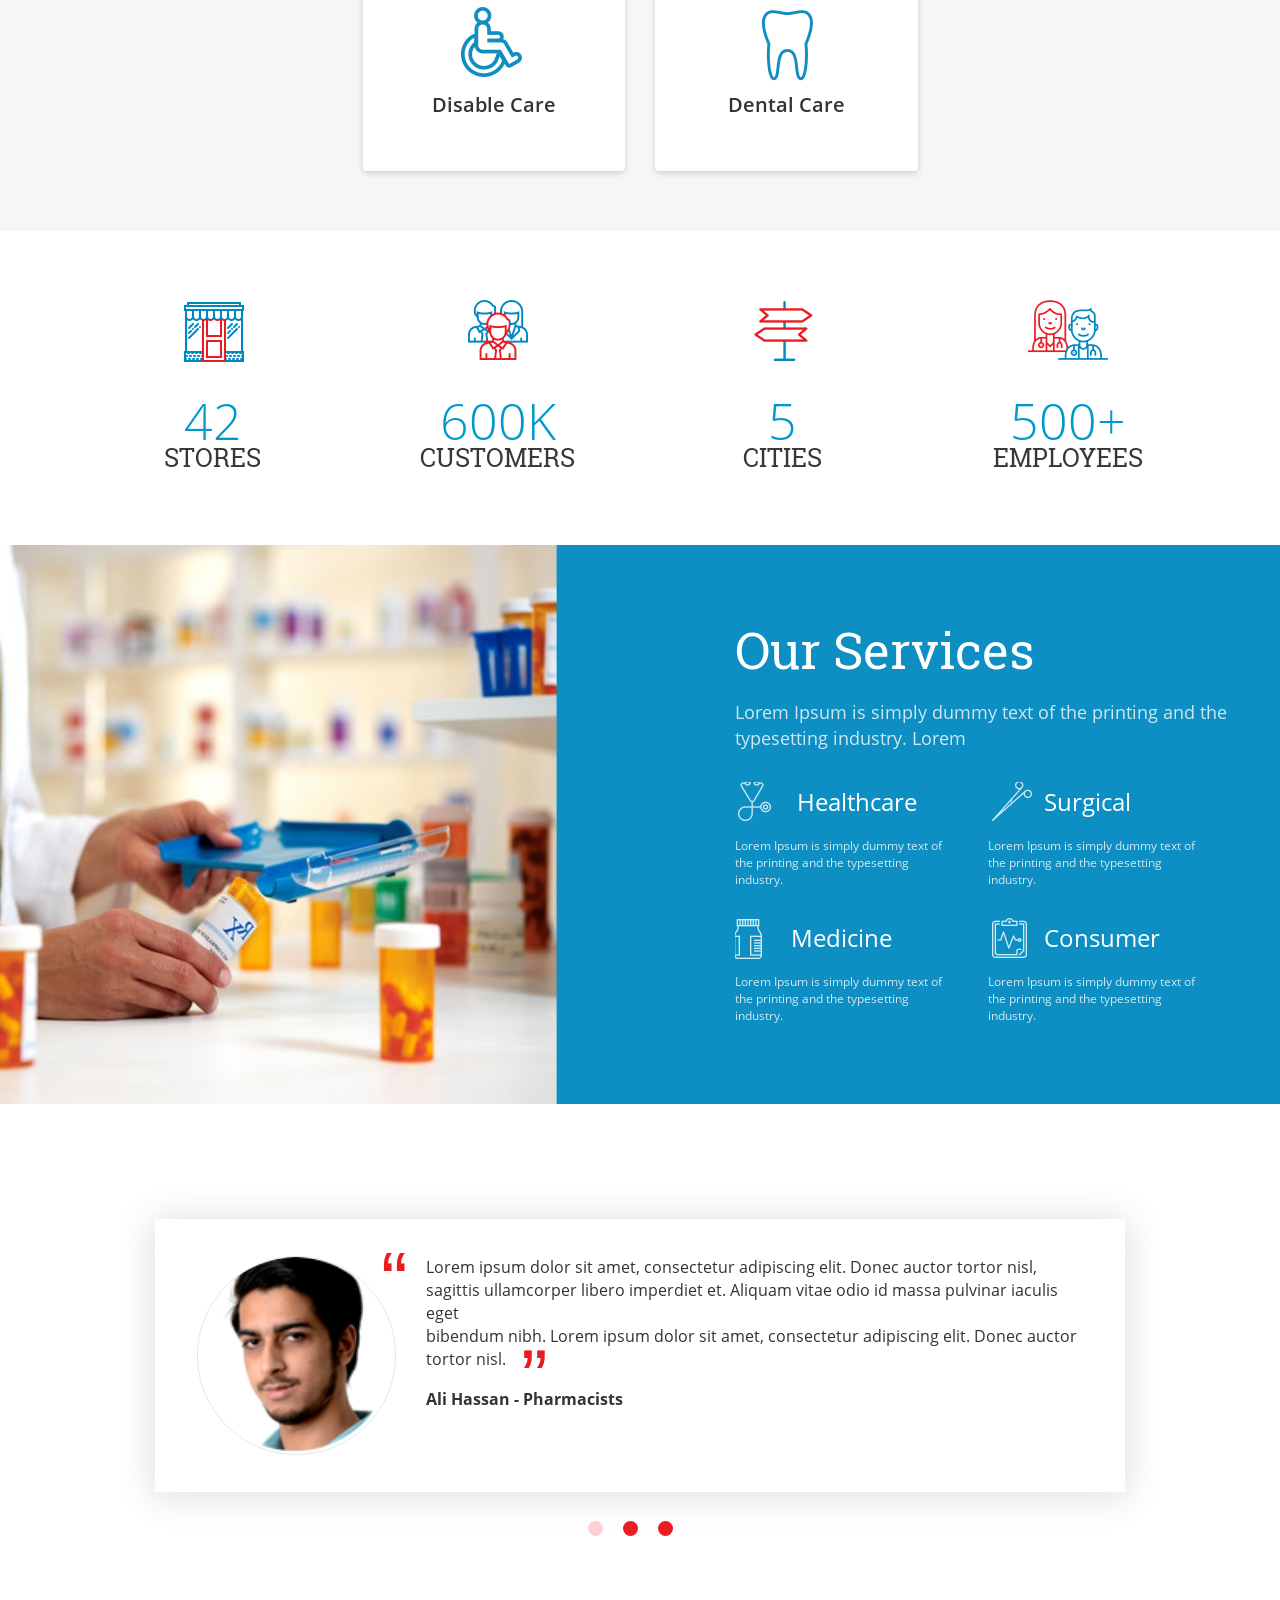
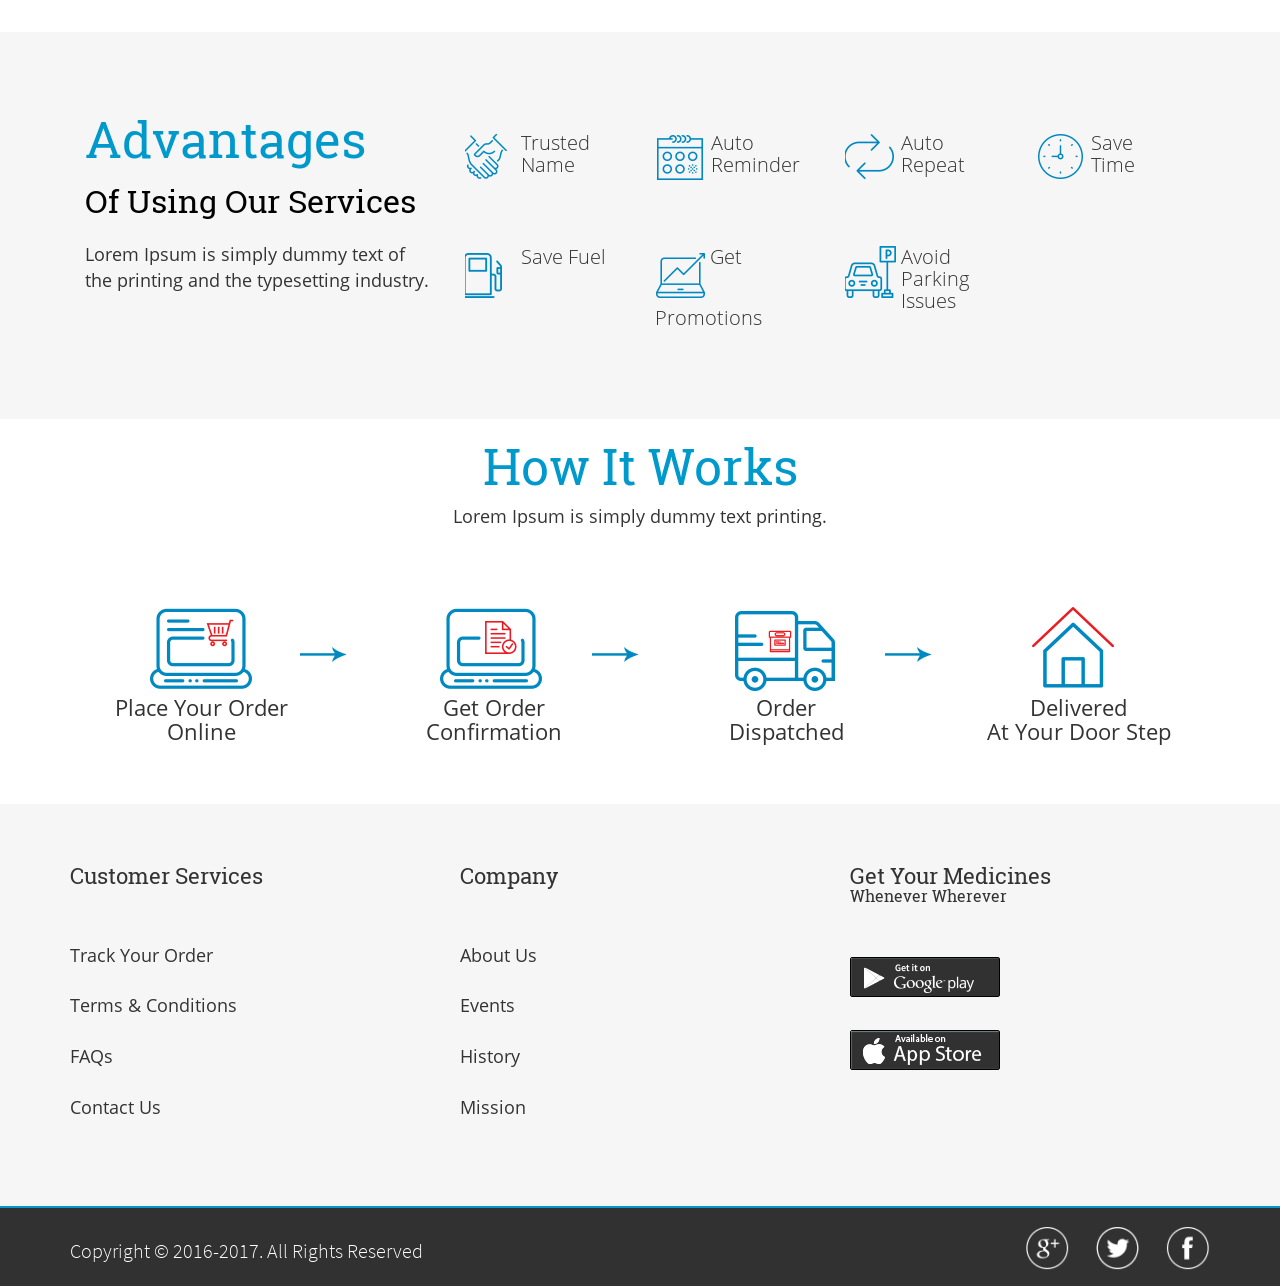
==== commit cd9d0065: "Responsiveness" ====
--- a/index.html
+++ b/index.html
@@ -1 +1 @@
-<!DOCTYPE html><html lang="en"><head><meta charset="utf-8"><meta http-equiv="X-UA-Compatible" content="IE=edge"><meta name="viewport" content="width=device-width, initial-scale=1"><title>Servaid | Home</title><link href="assets/css/bootstrap.min.css" rel="stylesheet"><link rel="stylesheet" href="assets/plugins/OwlCarousel/owl.theme.default.min.css"><link rel="stylesheet" href="assets/plugins/OwlCarousel/owl.carousel.min.css"><link rel="stylesheet" href="assets/css/styles.min.css"><link rel="stylesheet" href="assets/css/responsive.min.css"><!--[if lt IE 9]><script src="https://oss.maxcdn.com/html5shiv/3.7.3/html5shiv.min.js"></script><script src="https://oss.maxcdn.com/respond/1.4.2/respond.min.js"></script><![endif]--></head><body><nav class="navbar navbar-default bg-white"><div class="container"><div class="navbar-header"><button type="button" class="navbar-toggle collapsed" data-toggle="collapse" data-target="#bs-example-navbar-collapse-1" aria-expanded="false"><span class="sr-only">Toggle navigation</span><span class="icon-bar"></span><span class="icon-bar"></span><span class="icon-bar"></span></button><a class="navbar-brand" href="index.html"><img src="assets/images/logo.png" alt="logo" class="img-responsive"></a></div><div class="collapse navbar-collapse" id="bs-example-navbar-collapse-1"><ul class="nav navbar-nav navbar-right"><li><a href="JavaScript:;">Track Order</a></li><li class="dropdown"><a href="#" class="dropdown-toggle" data-toggle="dropdown" role="button" aria-haspopup="true" aria-expanded="false">Need Help <span class="caret"></span></a><ul class="dropdown-menu"><li><a href="JavaScript:;">Action</a></li><li><a href="JavaScript:;">Another action</a></li><li><a href="JavaScript:;">Something else here</a></li><li role="separator" class="divider"></li><li><a href="JavaScript:;">Separated link</a></li><li role="separator" class="divider"></li><li><a href="JavaScript:;">One more link</a></li></ul></li><li><a href="JavaScript:;">Login</a></li><li><a href="JavaScript:;">Sign Up</a></li></ul></div></div></nav><div class="clearfix"></div><header class="header "><h1 class="header_title text-center">Welcome to Pakistan’s Most Convenient Pharmacy</h1><p class="header_desc text-center">A first of its kind, most trusted Pharmacy since 1995</p><div class="container"><form action="index.html" method="POST" class="searchForm"><div class="searchForm_div"><input type="text" class="form-control searchBar" placeholder="Start Typing here"><button type="submit" class="searchForm_btn"><img src="assets/images/search.png" alt="Search Image" class="img-responsive btn_img"></button></div><div class="searchMed_outer"><div class="searchMed"><div class="wd_row"><div class="wd_col wd_col_1"><a href="JavaScript:;" class="text-left wd_col_link"><span class="searchMed_title">Panadol extra tab</span> <span class="searchMed_desc">Tablet</span></a></div><div class="wd_col wd_col_2"><span class="searchMed_mgs">20mg</span></div><div class="wd_col wd_col_3"><span class="searchMed_rs">Rs. <span class="searchMed_rs--js" data-rs="10">20</span></span></div><div class="wd_col wd_col_4"><div class="calculate"><button type="button" class="calculate_ele btn_calculate btn_calculate--minus">&minus;</button><input type="text" class="calculate_ele input--number" value="2"><button type="button" class="calculate_ele btn_calculate btn_calculate--plus">&plus;</button></div></div><div class="wd_col wd_col_5"><button type="button" class="btn_default">&plus; Add</button></div></div><div class="wd_row"><div class="wd_col wd_col_1"><a href="JavaScript:;" class="text-left wd_col_link"><span class="searchMed_title">Panadol extra tab</span> <span class="searchMed_desc">Tablet</span></a></div><div class="wd_col wd_col_2"><span class="searchMed_mgs">20mg</span></div><div class="wd_col wd_col_3"><span class="searchMed_rs">Rs. <span class="searchMed_rs--js" data-rs="10">20</span></span></div><div class="wd_col wd_col_4"><div class="calculate"><button type="button" class="calculate_ele btn_calculate btn_calculate--minus">&minus;</button><input type="text" class="calculate_ele input--number" value="2"><button type="button" class="calculate_ele btn_calculate btn_calculate--plus">&plus;</button></div></div><div class="wd_col wd_col_5"><button type="button" class="btn_default">&plus; Add</button></div></div><div class="wd_row"><div class="wd_col wd_col_1"><a href="JavaScript:;" class="text-left wd_col_link"><span class="searchMed_title">Panadol extra tab</span> <span class="searchMed_desc">Tablet</span></a></div><div class="wd_col wd_col_2"><span class="searchMed_mgs">20mg</span></div><div class="wd_col wd_col_3"><span class="searchMed_rs">Rs. <span class="searchMed_rs--js" data-rs="10">20</span></span></div><div class="wd_col wd_col_4"><div class="calculate"><button type="button" class="calculate_ele btn_calculate btn_calculate--minus">&minus;</button><input type="text" class="calculate_ele input--number" value="2"><button type="button" class="calculate_ele btn_calculate btn_calculate--plus">&plus;</button></div></div><div class="wd_col wd_col_5"><button type="button" class="btn_default">&plus; Add</button></div></div><br><hr><br><div class="wd_row"><div class="wd_col wd_col_1"><a href="JavaScript:;" class="text-left wd_col_link"><span class="searchMed_title">Panadol extra tab</span> <span class="searchMed_desc">Tablet</span></a></div><div class="wd_col wd_col_2"><span class="searchMed_mgs">20mg</span></div><div class="wd_col wd_col_3"><span class="searchMed_rs">Rs. <span class="searchMed_rs--js" data-rs="10">20</span></span></div><div class="wd_col wd_col_4"><div class="calculate"><button type="button" class="calculate_ele btn_calculate btn_calculate--minus">&minus;</button><input type="text" class="calculate_ele input--number" value="2"><button type="button" class="calculate_ele btn_calculate btn_calculate--plus">&plus;</button></div></div><div class="wd_col wd_col_5"><button type="button" class="btn_default">&plus; Add</button></div></div><div class="wd_row"><div class="wd_col wd_col_1"><a href="JavaScript:;" class="text-left wd_col_link"><span class="searchMed_title">Panadol extra tab</span> <span class="searchMed_desc">Tablet</span></a></div><div class="wd_col wd_col_2"><span class="searchMed_mgs">20mg</span></div><div class="wd_col wd_col_3"><span class="searchMed_rs">Rs. <span class="searchMed_rs--js" data-rs="10">20</span></span></div><div class="wd_col wd_col_4"><div class="calculate"><button type="button" class="calculate_ele btn_calculate btn_calculate--minus">&minus;</button><input type="text" class="calculate_ele input--number" value="2"><button type="button" class="calculate_ele btn_calculate btn_calculate--plus">&plus;</button></div></div><div class="wd_col wd_col_5"><button type="button" class="btn_default">&plus; Add</button></div></div></div></div></form><div class="upDis"><input type="file" class="upDis_file" hidden="hidden"><img src="assets/images/ico_pre.png" alt="prescription" class="img-responsive upDis_img"><span class="upDis_des">Upload Prescription</span></div></div></header><section class="text-center bg-grey secCat"><h2 class="text-blue secCat_h">Shop By Category</h2><p class="secCat_p">Lorem Ipsum is simply dummy text printing.</p><div class="container secCat_all"><div class="row"><div class="col-sm-3 "><article class="sec_article"><a href="JavaScript:;" class="sec_article_a"><img src="assets/images/ico_mus.png" alt="Muscles" class="img-responsive"><h3 class="sec_article_h">Muscles &amp; Body Suplements 30+</h3></a></article></div><div class="col-sm-3 "><article class="sec_article"><a href="JavaScript:;" class="sec_article_a"><img src="assets/images/ico_herbel.png" alt="Herbal" class="img-responsive"><h3 class="sec_article_h">Herbal 90+</h3></a></article></div><div class="col-sm-3 "><article class="sec_article"><a href="JavaScript:;" class="sec_article_a"><img src="assets/images/ico_device.png" alt="Medical Devices" class="img-responsive"><h3 class="sec_article_h">Medical Devices <br>200+</h3></a></article></div><div class="col-sm-3 "><article class="sec_article"><a href="JavaScript:;" class="sec_article_a"><img src="assets/images/ico_vitamins.png" alt="Vitamins" class="img-responsive"><h3 class="sec_article_h">Vitamins</h3></a></article></div></div><div class="row"><div class="col-sm-3 "><article class="sec_article"><a href="JavaScript:;" class="sec_article_a"><img src="assets/images/ico_first.png" alt="First Aid" class="img-responsive"><h3 class="sec_article_h">First Aid</h3></a></article></div><div class="col-sm-3 "><article class="sec_article"><a href="JavaScript:;" class="sec_article_a"><img src="assets/images/ico_support.png" alt="Sports" class="img-responsive"><h3 class="sec_article_h">Sports Accessories</h3></a></article></div><div class="col-sm-3 "><article class="sec_article"><a href="JavaScript:;" class="sec_article_a"><img src="assets/images/ico_well.png" alt="Wellness" class="img-responsive"><h3 class="sec_article_h">Sexual Wellness</h3></a></article></div><div class="col-sm-3 "><article class="sec_article"><a href="JavaScript:;" class="sec_article_a"><img src="assets/images/ico_gro.png" alt="Grooming" class="img-responsive"><h3 class="sec_article_h">Grooming</h3></a></article></div></div><div class="row"><div class="col-sm-3 "><article class="sec_article"><a href="JavaScript:;" class="sec_article_a"><img src="assets/images/ico_bab.png" alt="Baby Products" class="img-responsive"><h3 class="sec_article_h">Baby Products</h3></a></article></div><div class="col-sm-3 "><article class="sec_article"><a href="JavaScript:;" class="sec_article_a"><img src="assets/images/ico_mus.png" alt="Skin Cares" class="img-responsive"><h3 class="sec_article_h">Skin &amp; Body Cares</h3></a></article></div><div class="col-sm-3 "><article class="sec_article"><a href="JavaScript:;" class="sec_article_a"><img src="assets/images/ico_hair.png" alt="Hair Care" class="img-responsive"><h3 class="sec_article_h">Hair Care</h3></a></article></div><div class="col-sm-3 "><article class="sec_article"><a href="JavaScript:;" class="sec_article_a"><img src="assets/images/ico_fam.png" alt="Feminine Care" class="img-responsive"><h3 class="sec_article_h">Feminine Care</h3></a></article></div></div><div class="row"><div class="col-sm-3">&nbsp;</div><div class="col-sm-3 "><article class="sec_article"><a href="JavaScript:;" class="sec_article_a"><img src="assets/images/ico_dis.png" alt="Muscles"><h3 class="sec_article_h">Disable Care</h3></a></article></div><div class="col-sm-3 "><article class="sec_article"><a href="JavaScript:;" class="sec_article_a"><img src="assets/images/ico_den.png" alt="Muscles"><h3 class="sec_article_h">Dental Care</h3></a></article></div><div class="col-sm-3">&nbsp;</div></div></div></section><section class="company"><h2 class="hidden">Company Info</h2><div class="container"><article class="col-sm-3 col-xs-6 company_info"><img src="assets/images/ico_stories.png" class="img-responsive company_info_img" alt="STORES"><h3 class="h2 company_info_h">42 <small class="text-upper company_info_h_small">STORES </small></h3></article><article class="col-sm-3 col-xs-6 company_info"><img src="assets/images/ico_cust.png" class="img-responsive company_info_img" alt="CUSTOMERS"><h3 class="h2 company_info_h">600k <small class="text-upper company_info_h_small">CUSTOMERS </small></h3></article><article class="col-sm-3 col-xs-6 company_info"><img src="assets/images/ico_cities.png" class="img-responsive company_info_img" alt="CITIES"><h3 class="h2 company_info_h">5 <small class="text-upper company_info_h_small">CITIES </small></h3></article><article class="col-sm-3 col-xs-6 company_info"><img src="assets/images/ico_emp.png" class="img-responsive company_info_img" alt="EMPLOYEES"><h3 class="h2 company_info_h">500+ <small class="text-upper company_info_h_small">EMPLOYEES </small></h3></article></div></section><div class="ourSer"><div class="container"><div class="col-sm-7 ourSer_contentBox--space"> &nbsp; </div><div class="col-sm-5 pd-0 ourSer_contentBox"><section><h2 class="ourSer_h">Our Services</h2><p class="ourSer_des">Lorem Ipsum is simply dummy text of the printing and the typesetting industry. Lorem</p><div class="row"><article class="col-sm-6"><h3 class="ourSer_h3"><a href="JavaScript:;"><img src="assets/images/ico_health.png" class="img-responsive ourSer_img" alt="Healthcare"> Healthcare</a></h3><p class="ourSer_p">Lorem Ipsum is simply dummy text of the printing and the typesetting industry.</p></article><article class="col-sm-6"><h3 class="ourSer_h3"><img src="assets/images/ico_sur.png" class="img-responsive ourSer_img" alt="Surgical">Surgical</h3><p class="ourSer_p">Lorem Ipsum is simply dummy text of the printing and the typesetting industry.</p></article></div><div class="row"><article class="col-sm-6"><h3 class="ourSer_h3"><img src="assets/images/ico_med.png" class="img-responsive ourSer_img" alt="Medicine">Medicine</h3><p class="ourSer_p">Lorem Ipsum is simply dummy text of the printing and the typesetting industry.</p></article><article class="col-sm-6"><h3 class="ourSer_h3"><img src="assets/images/ico_con.png" class="img-responsive ourSer_img" alt="Consumer">Consumer</h3><p class="ourSer_p">Lorem Ipsum is simply dummy text of the printing and the typesetting industry.</p></article></div></section></div><div class="clearfix"></div></div></div><div class="container"><div class="owl-carousel"><div class="row testimonial"><div class="col-sm-3"><img src="assets/images/men.png" class="img-circle img-responsive img-testimonial" alt="Ali"></div><div class="col-sm-9"><blockquote class="testimonial_block">Lorem ipsum dolor sit amet, consectetur adipiscing elit. Donec auctor tortor nisl, sagittis ullamcorper libero imperdiet et. Aliquam vitae odio id massa pulvinar iaculis eget <br>bibendum nibh. Lorem ipsum dolor sit amet, consectetur adipiscing elit. Donec auctor tortor nisl.</blockquote><h2 class="testimonial_h">Ali Hassan - Pharmacists</h2></div></div><div class="row testimonial"><div class="col-sm-3"><img src="assets/images/men.png" class="img-circle img-responsive img-testimonial" alt="Ali"></div><div class="col-sm-9"><blockquote class="testimonial_block">Lorem ipsum dolor sit amet, consectetur adipiscing elit. Donec auctor tortor nisl, sagittis ullamcorper libero imperdiet et. Aliquam vitae odio id massa pulvinar iaculis eget <br>bibendum nibh. Lorem ipsum dolor sit amet, consectetur adipiscing elit. Donec auctor tortor nisl.</blockquote><h2 class="testimonial_h">Ali Hassan - Pharmacists</h2></div></div><div class="row testimonial"><div class="col-sm-3"><img src="assets/images/men.png" class="img-circle img-responsive img-testimonial" alt="Ali"></div><div class="col-sm-9"><blockquote class="testimonial_block">Lorem ipsum dolor sit amet, consectetur adipiscing elit. Donec auctor tortor nisl, sagittis ullamcorper libero imperdiet et. Aliquam vitae odio id massa pulvinar iaculis eget <br>bibendum nibh. Lorem ipsum dolor sit amet, consectetur adipiscing elit. Donec auctor tortor nisl.</blockquote><h2 class="testimonial_h">Ali Hassan - Pharmacists</h2></div></div></div></div><div class="Adv bg-grey"><div class="container"><article class="adv_article col-sm-4"><h2 class="adv_h">Advantages <small class="adv_sm">of using our Services </small></h2><p class="adv_p">Lorem Ipsum is simply dummy text of the printing and the typesetting industry. </p></article><article class="advArticle col-sm-8"><div class="row"><div class="col-sm-3"><h3 class="adv_h5"><img src="assets/images/ico_trust.png" class="img-responsive adv_h5_img" alt="Trusted Name"> Trusted Name</h3></div><div class="col-sm-3"><h3 class="text-capitalize adv_h5"><img src="assets/images/ico_reminder.png" class="img-responsive adv_h5_img" alt="Auto Reminder"> Auto Reminder</h3></div><div class="col-sm-3"><h3 class="text-capitalize adv_h5"><img src="assets/images/ico_auto.png" class="img-responsive adv_h5_img" alt="Auto Repeat">Auto Repeat </h3></div><div class="col-sm-3"><h3 class="text-capitalize adv_h5"><img src="assets/images/ico_save.png" class="img-responsive adv_h5_img" alt="Save Time"> Save <br>Time</h3></div></div><div class="row"><div class="col-sm-3"><h3 class="text-capitalize adv_h5"><img src="assets/images/ico_fuel.png" class="img-responsive adv_h5_img " alt="Save Fuel"> Save Fuel</h3></div><div class="col-sm-3"><h3 class="text-capitalize adv_h5"><img src="assets/images/ico_promotion.png" class="img-responsive adv_h5_img " alt="Get Promotions"> Get Promotions</h3></div><div class="col-sm-3"><h3 class="text-capitalize adv_h5"><img src="assets/images/ico_park.png" class="img-responsive adv_h5_img " alt="Avoid Parking Issues"> Avoid Parking Issues</h3></div></div></article></div></div><section class="hiw text-center"><h2 class="text-blue hiw_h">How it Works </h2><p class="hiw_p">Lorem Ipsum is simply dummy text printing.</p><div class="container"><div class="row"><article class="col-sm-3 hiw_article"><img src="assets/images/ico_order.png" class="img-responsive hiw_article_img" alt="Place Your Order Online"><h3 class="text-capitalize hiw_article_h">Place Your Order Online</h3></article><article class="col-sm-3 hiw_article"><img src="assets/images/ico_confirm.png" class="img-responsive hiw_article_img" alt="Get Order Confirmation"><h3 class="text-capitalize hiw_article_h">Get Order Confirmation</h3></article><article class="col-sm-3 hiw_article"><img src="assets/images/ico_despatch.png" class="img-responsive hiw_article_img" alt="Order Dispatched"><h3 class="text-capitalize hiw_article_h">Order Dispatched</h3></article><article class="col-sm-3 hiw_article"><img src="assets/images/ico_home.png" class="img-responsive hiw_article_img" alt="Delivered at Your Door Step"><h3 class="text-capitalize hiw_article_h">Delivered <br>at Your Door Step</h3></article></div></div></section><footer class="footer bg-grey"><div class="container"><div class="row footer_main"><div class="col-sm-4"><h3 class="text-capitalize footer_h">Customer Services</h3><ul class="footer_ul"><li><a href="JavaScript:;" class="footer_link">Track Your Order</a></li><li><a href="JavaScript:;" class="footer_link">Terms &amp; Conditions</a></li><li><a href="JavaScript:;" class="footer_link">FAQs</a></li><li><a href="JavaScript:;" class="footer_link">Contact Us</a></li></ul></div><div class="col-sm-4"><h3 class="text-capitalize footer_h">Company</h3><ul class="footer_ul"><li><a href="JavaScript:;" class="footer_link">About Us</a></li><li><a href="JavaScript:;" class="footer_link">Events</a></li><li><a href="JavaScript:;" class="footer_link">History</a></li><li><a href="JavaScript:;" class="footer_link">Mission</a></li></ul></div><div class="col-sm-4"><h3 class="text-capitalize footer_h">Get Your Medicines <small>Whenever Wherever</small></h3><ul class="footer_ul"><li><a href="JavaScript:;" class="footer_link ico_btnz">&nbsp;</a></li><li><a href="JavaScript:;" class="footer_link ico_btnz ico_btnz--app">&nbsp;</a></li></ul></div></div></div><div class=" footer_bottom"><div class="container"><div class="row"><div class="col-sm-6"><p class="footer_bottom_p">Copyright © 2016-2017. All Rights Reserved</p></div><div class="col-sm-6"><ul class="footer_btm_ul"><li class="footer_btm_ul_li"><a href="JavaScript:;" class="footer_btm_ul_li_a"><img src="assets/images/ico_fb.png" alt="Facebook Link"></a></li><li class="footer_btm_ul_li"><a href="JavaScript:;" class="footer_btm_ul_li_a"><img src="assets/images/ico_twi.png" alt="Twitter Link"></a></li><li class="footer_btm_ul_li"><a href="JavaScript:;" class="footer_btm_ul_li_a"><img src="assets/images/ico_g.png" alt="Google Link"></a></li></ul></div></div></div></div></footer><script src="assets/js/jquery.min.js"></script><script src="assets/js/bootstrap.min.js"></script><script src="assets/plugins/OwlCarousel/owl.carousel.min.js"></script><script src="assets/js/main.min.js"></script></body></html>+<!DOCTYPE html><html lang="en"><head><meta charset="utf-8"><meta http-equiv="X-UA-Compatible" content="IE=edge"><meta name="viewport" content="width=device-width, initial-scale=1"><title>Servaid | Home</title><link href="assets/css/bootstrap.min.css" rel="stylesheet"><link rel="stylesheet" href="assets/plugins/OwlCarousel/owl.carousel.min.css"><link rel="stylesheet" href="assets/css/styles.min.css"><link rel="stylesheet" href="assets/css/responsive.min.css"><!--[if lt IE 9]><script src="https://oss.maxcdn.com/html5shiv/3.7.3/html5shiv.min.js"></script><script src="https://oss.maxcdn.com/respond/1.4.2/respond.min.js"></script><![endif]--></head><body><nav class="navbar navbar-default bg-white"><div class="container"><div class="navbar-header"><button type="button" class="navbar-toggle collapsed" data-toggle="collapse" data-target="#bs-example-navbar-collapse-1" aria-expanded="false"><span class="sr-only">Toggle navigation</span><span class="icon-bar"></span><span class="icon-bar"></span><span class="icon-bar"></span></button><a class="navbar-brand" href="index.html"><img src="assets/images/logo.png" alt="logo" class="img-responsive"></a></div><div class="collapse navbar-collapse" id="bs-example-navbar-collapse-1"><ul class="nav navbar-nav navbar-right"><li><a href="JavaScript:;">Track Order</a></li><li class="dropdown"><a href="#" class="dropdown-toggle" data-toggle="dropdown" role="button" aria-haspopup="true" aria-expanded="false">Need Help <span class="caret"></span></a><ul class="dropdown-menu"><li><a href="JavaScript:;">Action</a></li><li><a href="JavaScript:;">Another action</a></li><li><a href="JavaScript:;">Something else here</a></li><li role="separator" class="divider"></li><li><a href="JavaScript:;">Separated link</a></li><li role="separator" class="divider"></li><li><a href="JavaScript:;">One more link</a></li></ul></li><li><a href="JavaScript:;">Login</a></li><li><a href="JavaScript:;">Sign Up</a></li></ul></div></div></nav><div class="clearfix"></div><header class="header "><h1 class="header_title text-center">Welcome to Pakistan’s Most Convenient Pharmacy</h1><p class="header_desc text-center">A first of its kind, most trusted Pharmacy since 1995</p><div class="container"><form action="index.html" method="POST" class="searchForm"><div class="searchForm_div"><input type="text" class="form-control searchBar" placeholder="Start Typing here"><button type="submit" class="searchForm_btn"><img src="assets/images/search.png" alt="Search Image" class="img-responsive btn_img"></button></div><div class="searchMed_outer"><div class="searchMed"><div class="wd_row"><div class="wd_col wd_col_1"><a href="JavaScript:;" class="text-left wd_col_link"><span class="searchMed_title">Panadol extra tab</span> <span class="searchMed_desc">Tablet</span></a></div><div class="wd_col wd_col_2"><span class="searchMed_mgs">20mg</span></div><div class="wd_col wd_col_3"><span class="searchMed_rs">Rs. <span class="searchMed_rs--js" data-rs="10">20</span></span></div><div class="wd_col wd_col_4"><div class="calculate"><button type="button" class="calculate_ele btn_calculate btn_calculate--minus">&minus;</button><input type="text" class="calculate_ele input--number" value="2"><button type="button" class="calculate_ele btn_calculate btn_calculate--plus">&plus;</button></div></div><div class="wd_col wd_col_5"><button type="button" class="btn_default">&plus; Add</button></div></div><div class="wd_row"><div class="wd_col wd_col_1"><a href="JavaScript:;" class="text-left wd_col_link"><span class="searchMed_title">Panadol extra tab</span> <span class="searchMed_desc">Tablet</span></a></div><div class="wd_col wd_col_2"><span class="searchMed_mgs">20mg</span></div><div class="wd_col wd_col_3"><span class="searchMed_rs">Rs. <span class="searchMed_rs--js" data-rs="10">20</span></span></div><div class="wd_col wd_col_4"><div class="calculate"><button type="button" class="calculate_ele btn_calculate btn_calculate--minus">&minus;</button><input type="text" class="calculate_ele input--number" value="2"><button type="button" class="calculate_ele btn_calculate btn_calculate--plus">&plus;</button></div></div><div class="wd_col wd_col_5"><button type="button" class="btn_default">&plus; Add</button></div></div><div class="wd_row"><div class="wd_col wd_col_1"><a href="JavaScript:;" class="text-left wd_col_link"><span class="searchMed_title">Panadol extra tab</span> <span class="searchMed_desc">Tablet</span></a></div><div class="wd_col wd_col_2"><span class="searchMed_mgs">20mg</span></div><div class="wd_col wd_col_3"><span class="searchMed_rs">Rs. <span class="searchMed_rs--js" data-rs="10">20</span></span></div><div class="wd_col wd_col_4"><div class="calculate"><button type="button" class="calculate_ele btn_calculate btn_calculate--minus">&minus;</button><input type="text" class="calculate_ele input--number" value="2"><button type="button" class="calculate_ele btn_calculate btn_calculate--plus">&plus;</button></div></div><div class="wd_col wd_col_5"><button type="button" class="btn_default">&plus; Add</button></div></div><br><hr><br><div class="wd_row"><div class="wd_col wd_col_1"><a href="JavaScript:;" class="text-left wd_col_link"><span class="searchMed_title">Panadol extra tab</span> <span class="searchMed_desc">Tablet</span></a></div><div class="wd_col wd_col_2"><span class="searchMed_mgs">20mg</span></div><div class="wd_col wd_col_3"><span class="searchMed_rs">Rs. <span class="searchMed_rs--js" data-rs="10">20</span></span></div><div class="wd_col wd_col_4"><div class="calculate"><button type="button" class="calculate_ele btn_calculate btn_calculate--minus">&minus;</button><input type="text" class="calculate_ele input--number" value="2"><button type="button" class="calculate_ele btn_calculate btn_calculate--plus">&plus;</button></div></div><div class="wd_col wd_col_5"><button type="button" class="btn_default">&plus; Add</button></div></div><div class="wd_row"><div class="wd_col wd_col_1"><a href="JavaScript:;" class="text-left wd_col_link"><span class="searchMed_title">Panadol extra tab</span> <span class="searchMed_desc">Tablet</span></a></div><div class="wd_col wd_col_2"><span class="searchMed_mgs">20mg</span></div><div class="wd_col wd_col_3"><span class="searchMed_rs">Rs. <span class="searchMed_rs--js" data-rs="10">20</span></span></div><div class="wd_col wd_col_4"><div class="calculate"><button type="button" class="calculate_ele btn_calculate btn_calculate--minus">&minus;</button><input type="text" class="calculate_ele input--number" value="2"><button type="button" class="calculate_ele btn_calculate btn_calculate--plus">&plus;</button></div></div><div class="wd_col wd_col_5"><button type="button" class="btn_default">&plus; Add</button></div></div></div></div></form><div class="upDis"><input type="file" class="upDis_file" hidden="hidden"><img src="assets/images/ico_pre.png" alt="prescription" class="img-responsive upDis_img"><span class="upDis_des">Upload Prescription</span></div></div></header><section class="text-center bg-grey secCat"><h2 class="text-blue secCat_h">Shop By Category</h2><p class="secCat_p">Lorem Ipsum is simply dummy text printing.</p><div class="container secCat_all"><div class="row"><div class="col-sm-3 "><article class="sec_article"><a href="JavaScript:;" class="sec_article_a"><img src="assets/images/ico_mus.png" alt="Muscles" class="img-responsive"><h3 class="sec_article_h">Muscles &amp; Body Suplements 30+</h3></a></article></div><div class="col-sm-3 "><article class="sec_article"><a href="JavaScript:;" class="sec_article_a"><img src="assets/images/ico_herbel.png" alt="Herbal" class="img-responsive"><h3 class="sec_article_h">Herbal 90+</h3></a></article></div><div class="col-sm-3 "><article class="sec_article"><a href="JavaScript:;" class="sec_article_a"><img src="assets/images/ico_device.png" alt="Medical Devices" class="img-responsive"><h3 class="sec_article_h">Medical Devices <br>200+</h3></a></article></div><div class="col-sm-3 "><article class="sec_article"><a href="JavaScript:;" class="sec_article_a"><img src="assets/images/ico_vitamins.png" alt="Vitamins" class="img-responsive"><h3 class="sec_article_h">Vitamins</h3></a></article></div></div><div class="row"><div class="col-sm-3 "><article class="sec_article"><a href="JavaScript:;" class="sec_article_a"><img src="assets/images/ico_first.png" alt="First Aid" class="img-responsive"><h3 class="sec_article_h">First Aid</h3></a></article></div><div class="col-sm-3 "><article class="sec_article"><a href="JavaScript:;" class="sec_article_a"><img src="assets/images/ico_support.png" alt="Sports" class="img-responsive"><h3 class="sec_article_h">Sports Accessories</h3></a></article></div><div class="col-sm-3 "><article class="sec_article"><a href="JavaScript:;" class="sec_article_a"><img src="assets/images/ico_well.png" alt="Wellness" class="img-responsive"><h3 class="sec_article_h">Sexual Wellness</h3></a></article></div><div class="col-sm-3 "><article class="sec_article"><a href="JavaScript:;" class="sec_article_a"><img src="assets/images/ico_gro.png" alt="Grooming" class="img-responsive"><h3 class="sec_article_h">Grooming</h3></a></article></div></div><div class="row"><div class="col-sm-3 "><article class="sec_article"><a href="JavaScript:;" class="sec_article_a"><img src="assets/images/ico_bab.png" alt="Baby Products" class="img-responsive"><h3 class="sec_article_h">Baby Products</h3></a></article></div><div class="col-sm-3 "><article class="sec_article"><a href="JavaScript:;" class="sec_article_a"><img src="assets/images/ico_mus.png" alt="Skin Cares" class="img-responsive"><h3 class="sec_article_h">Skin &amp; Body Cares</h3></a></article></div><div class="col-sm-3 "><article class="sec_article"><a href="JavaScript:;" class="sec_article_a"><img src="assets/images/ico_hair.png" alt="Hair Care" class="img-responsive"><h3 class="sec_article_h">Hair Care</h3></a></article></div><div class="col-sm-3 "><article class="sec_article"><a href="JavaScript:;" class="sec_article_a"><img src="assets/images/ico_fam.png" alt="Feminine Care" class="img-responsive"><h3 class="sec_article_h">Feminine Care</h3></a></article></div></div><div class="row"><div class="col-sm-3">&nbsp;</div><div class="col-sm-3 "><article class="sec_article"><a href="JavaScript:;" class="sec_article_a"><img src="assets/images/ico_dis.png" alt="Muscles"><h3 class="sec_article_h">Disable Care</h3></a></article></div><div class="col-sm-3 "><article class="sec_article"><a href="JavaScript:;" class="sec_article_a"><img src="assets/images/ico_den.png" alt="Muscles"><h3 class="sec_article_h">Dental Care</h3></a></article></div><div class="col-sm-3">&nbsp;</div></div></div></section><section class="company"><h2 class="hidden">Company Info</h2><div class="container"><article class="col-sm-3 col-xs-6 company_info"><img src="assets/images/ico_stories.png" class="img-responsive company_info_img" alt="STORES"><h3 class="h2 company_info_h">42 <small class="text-upper company_info_h_small">STORES </small></h3></article><article class="col-sm-3 col-xs-6 company_info"><img src="assets/images/ico_cust.png" class="img-responsive company_info_img" alt="CUSTOMERS"><h3 class="h2 company_info_h">600k <small class="text-upper company_info_h_small">CUSTOMERS </small></h3></article><article class="col-sm-3 col-xs-6 company_info"><img src="assets/images/ico_cities.png" class="img-responsive company_info_img" alt="CITIES"><h3 class="h2 company_info_h">5 <small class="text-upper company_info_h_small">CITIES </small></h3></article><article class="col-sm-3 col-xs-6 company_info"><img src="assets/images/ico_emp.png" class="img-responsive company_info_img" alt="EMPLOYEES"><h3 class="h2 company_info_h">500+ <small class="text-upper company_info_h_small">EMPLOYEES </small></h3></article></div></section><div class="ourSer"><div class="container"><div class="col-sm-7 ourSer_contentBox--space"> &nbsp; </div><div class="col-sm-5 pd-0 ourSer_contentBox"><section><h2 class="ourSer_h">Our Services</h2><p class="ourSer_des">Lorem Ipsum is simply dummy text of the printing and the typesetting industry. Lorem</p><div class="row"><article class="col-sm-6"><h3 class="ourSer_h3"><a href="JavaScript:;"><img src="assets/images/ico_health.png" class="img-responsive ourSer_img" alt="Healthcare"> Healthcare</a></h3><p class="ourSer_p">Lorem Ipsum is simply dummy text of the printing and the typesetting industry.</p></article><article class="col-sm-6"><h3 class="ourSer_h3"><img src="assets/images/ico_sur.png" class="img-responsive ourSer_img" alt="Surgical">Surgical</h3><p class="ourSer_p">Lorem Ipsum is simply dummy text of the printing and the typesetting industry.</p></article></div><div class="row"><article class="col-sm-6"><h3 class="ourSer_h3"><img src="assets/images/ico_med.png" class="img-responsive ourSer_img" alt="Medicine">Medicine</h3><p class="ourSer_p">Lorem Ipsum is simply dummy text of the printing and the typesetting industry.</p></article><article class="col-sm-6"><h3 class="ourSer_h3"><img src="assets/images/ico_con.png" class="img-responsive ourSer_img" alt="Consumer">Consumer</h3><p class="ourSer_p">Lorem Ipsum is simply dummy text of the printing and the typesetting industry.</p></article></div></section></div><div class="clearfix"></div></div></div><div class="container"><div class="owl-carousel"><div class="row testimonial"><div class="col-sm-3"><img src="assets/images/men.png" class="img-circle img-responsive img-testimonial" alt="Ali"></div><div class="col-sm-9"><blockquote class="testimonial_block">Lorem ipsum dolor sit amet, consectetur adipiscing elit. Donec auctor tortor nisl, sagittis ullamcorper libero imperdiet et. Aliquam vitae odio id massa pulvinar iaculis eget <br>bibendum nibh. Lorem ipsum dolor sit amet, consectetur adipiscing elit. Donec auctor tortor nisl.</blockquote><h2 class="testimonial_h">Ali Hassan - Pharmacists</h2></div></div><div class="row testimonial"><div class="col-sm-3"><img src="assets/images/men.png" class="img-circle img-responsive img-testimonial" alt="Ali"></div><div class="col-sm-9"><blockquote class="testimonial_block">Lorem ipsum dolor sit amet, consectetur adipiscing elit. Donec auctor tortor nisl, sagittis ullamcorper libero imperdiet et. Aliquam vitae odio id massa pulvinar iaculis eget <br>bibendum nibh. Lorem ipsum dolor sit amet, consectetur adipiscing elit. Donec auctor tortor nisl.</blockquote><h2 class="testimonial_h">Ali Hassan - Pharmacists</h2></div></div><div class="row testimonial"><div class="col-sm-3"><img src="assets/images/men.png" class="img-circle img-responsive img-testimonial" alt="Ali"></div><div class="col-sm-9"><blockquote class="testimonial_block">Lorem ipsum dolor sit amet, consectetur adipiscing elit. Donec auctor tortor nisl, sagittis ullamcorper libero imperdiet et. Aliquam vitae odio id massa pulvinar iaculis eget <br>bibendum nibh. Lorem ipsum dolor sit amet, consectetur adipiscing elit. Donec auctor tortor nisl.</blockquote><h2 class="testimonial_h">Ali Hassan - Pharmacists</h2></div></div></div></div><div class="Adv bg-grey"><div class="container"><article class="adv_article col-sm-4"><h2 class="adv_h">Advantages <small class="adv_sm">of using our Services </small></h2><p class="adv_p">Lorem Ipsum is simply dummy text of the printing and the typesetting industry. </p></article><article class="advArticle col-sm-8"><div class="row"><div class="col-sm-3"><h3 class="adv_h5"><img src="assets/images/ico_trust.png" class="img-responsive adv_h5_img" alt="Trusted Name"> Trusted Name</h3></div><div class="col-sm-3"><h3 class="text-capitalize adv_h5"><img src="assets/images/ico_reminder.png" class="img-responsive adv_h5_img" alt="Auto Reminder"> Auto Reminder</h3></div><div class="col-sm-3"><h3 class="text-capitalize adv_h5"><img src="assets/images/ico_auto.png" class="img-responsive adv_h5_img" alt="Auto Repeat">Auto Repeat </h3></div><div class="col-sm-3"><h3 class="text-capitalize adv_h5"><img src="assets/images/ico_save.png" class="img-responsive adv_h5_img" alt="Save Time"> Save <br>Time</h3></div></div><div class="row"><div class="col-sm-3"><h3 class="text-capitalize adv_h5"><img src="assets/images/ico_fuel.png" class="img-responsive adv_h5_img " alt="Save Fuel"> Save Fuel</h3></div><div class="col-sm-3"><h3 class="text-capitalize adv_h5"><img src="assets/images/ico_promotion.png" class="img-responsive adv_h5_img " alt="Get Promotions"> Get Promotions</h3></div><div class="col-sm-3"><h3 class="text-capitalize adv_h5"><img src="assets/images/ico_park.png" class="img-responsive adv_h5_img " alt="Avoid Parking Issues"> Avoid Parking Issues</h3></div></div></article></div></div><section class="hiw text-center"><h2 class="text-blue hiw_h">How it Works </h2><p class="hiw_p">Lorem Ipsum is simply dummy text printing.</p><div class="container"><div class="row"><article class="col-sm-3 hiw_article"><img src="assets/images/ico_order.png" class="img-responsive hiw_article_img" alt="Place Your Order Online"><h3 class="text-capitalize hiw_article_h">Place Your Order Online</h3></article><article class="col-sm-3 hiw_article"><img src="assets/images/ico_confirm.png" class="img-responsive hiw_article_img" alt="Get Order Confirmation"><h3 class="text-capitalize hiw_article_h">Get Order Confirmation</h3></article><article class="col-sm-3 hiw_article"><img src="assets/images/ico_despatch.png" class="img-responsive hiw_article_img" alt="Order Dispatched"><h3 class="text-capitalize hiw_article_h">Order Dispatched</h3></article><article class="col-sm-3 hiw_article"><img src="assets/images/ico_home.png" class="img-responsive hiw_article_img" alt="Delivered at Your Door Step"><h3 class="text-capitalize hiw_article_h">Delivered <br>at Your Door Step</h3></article></div></div></section><footer class="footer bg-grey"><div class="container"><div class="row footer_main"><div class="col-sm-4"><h3 class="text-capitalize footer_h">Customer Services</h3><ul class="footer_ul"><li><a href="JavaScript:;" class="footer_link">Track Your Order</a></li><li><a href="JavaScript:;" class="footer_link">Terms &amp; Conditions</a></li><li><a href="JavaScript:;" class="footer_link">FAQs</a></li><li><a href="JavaScript:;" class="footer_link">Contact Us</a></li></ul></div><div class="col-sm-4"><h3 class="text-capitalize footer_h">Company</h3><ul class="footer_ul"><li><a href="JavaScript:;" class="footer_link">About Us</a></li><li><a href="JavaScript:;" class="footer_link">Events</a></li><li><a href="JavaScript:;" class="footer_link">History</a></li><li><a href="JavaScript:;" class="footer_link">Mission</a></li></ul></div><div class="col-sm-4"><h3 class="text-capitalize footer_h">Get Your Medicines <small>Whenever Wherever</small></h3><ul class="footer_ul"><li><a href="JavaScript:;" class="footer_link ico_btnz">&nbsp;</a></li><li><a href="JavaScript:;" class="footer_link ico_btnz ico_btnz--app">&nbsp;</a></li></ul></div></div></div><div class=" footer_bottom"><div class="container"><div class="row"><div class="col-sm-6"><p class="footer_bottom_p">Copyright © 2016-2017. All Rights Reserved</p></div><div class="col-sm-6"><ul class="footer_btm_ul"><li class="footer_btm_ul_li"><a href="JavaScript:;" class="footer_btm_ul_li_a"><img src="assets/images/ico_fb.png" alt="Facebook Link"></a></li><li class="footer_btm_ul_li"><a href="JavaScript:;" class="footer_btm_ul_li_a"><img src="assets/images/ico_twi.png" alt="Twitter Link"></a></li><li class="footer_btm_ul_li"><a href="JavaScript:;" class="footer_btm_ul_li_a"><img src="assets/images/ico_g.png" alt="Google Link"></a></li></ul></div></div></div></div></footer><script src="assets/js/jquery.min.js"></script><script src="assets/js/bootstrap.min.js"></script><script src="assets/plugins/OwlCarousel/owl.carousel.min.js"></script><script src="assets/js/main.min.js"></script></body></html>
